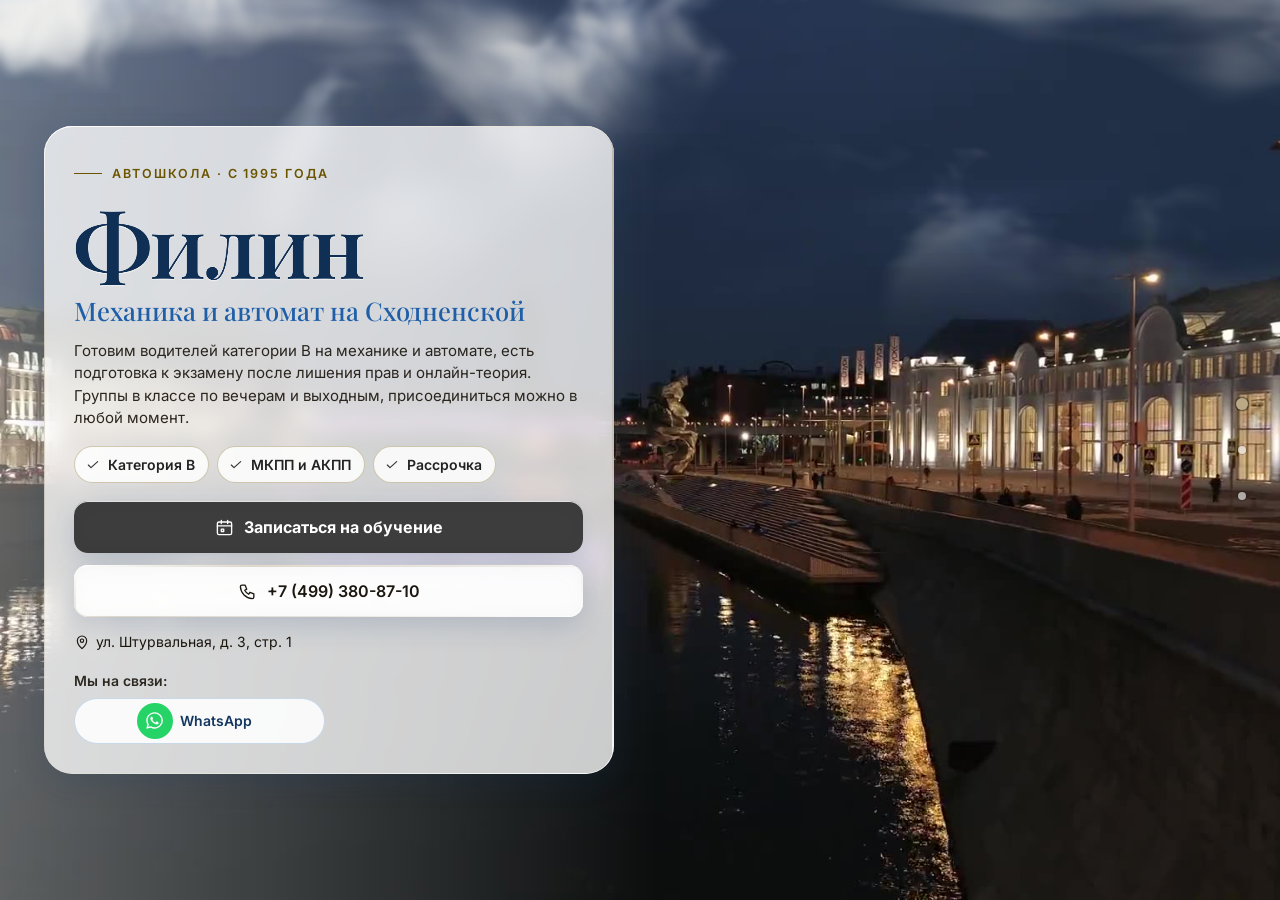
==== index.html @ ab750162 "Автошкола «Филин»: этап 1 — главная, цены, контакты" ====
<!DOCTYPE html>
<html lang="ru" data-theme="light">
<head>
<meta charset="utf-8">
<meta name="viewport" content="width=device-width, initial-scale=1, viewport-fit=cover">
<title>Автошкола «Филин» — права категории B, Москва, Сходненская, от 50 000 ₽</title>
<meta name="description" content="Автошкола «Филин» в Москве, ул. Штурвальная, 3: категория B, механика и автомат, рассрочка, онлайн-теория. Курс — от 50 000 ₽. Телефон +7 (499) 380-87-10.">
<meta name="robots" content="noindex, nofollow, noarchive">
<meta name="geo.region" content="RU-SPE">
<meta name="geo.placename" content="Санкт-Петербург">
<meta name="geo.position" content="59.8944504;30.4585142">
<meta name="ICBM" content="59.8944504, 30.4585142">
<meta property="og:type" content="website">
<meta property="og:locale" content="ru_RU">
<meta property="og:site_name" content="Автошкола «Филин»">
<meta property="og:title" content="Автошкола «Филин» — права категории B, Москва, Сходненская, от 50 000 ₽">
<meta property="og:description" content="Автошкола «Филин» в Москве, ул. Штурвальная, 3: категория B, механика и автомат, рассрочка, онлайн-теория. Курс — от 50 000 ₽. Телефон +7 (499) 380-87-10.">
<meta name="twitter:card" content="summary_large_image">
<meta name="twitter:title" content="Автошкола «Филин» — права категории B, Москва, Сходненская, от 50 000 ₽">
<meta name="twitter:description" content="Автошкола «Филин» в Москве, ул. Штурвальная, 3: категория B, механика и автомат, рассрочка, онлайн-теория. Курс — от 50 000 ₽. Телефон +7 (499) 380-87-10.">
<meta name="theme-color" content="#fffbe6">
<link rel="icon" href="data:image/svg+xml,%3Csvg%20xmlns%3D%22http%3A//www.w3.org/2000/svg%22%20viewBox%3D%220%200%2064%2064%22%3E%3Crect%20width%3D%2264%22%20height%3D%2264%22%20rx%3D%2214%22%20fill%3D%22%231f5fa8%22/%3E%3Ccircle%20cx%3D%2232%22%20cy%3D%2232%22%20r%3D%2217%22%20fill%3D%22none%22%20stroke%3D%22%23fff%22%20stroke-width%3D%225%22/%3E%3Ccircle%20cx%3D%2232%22%20cy%3D%2232%22%20r%3D%225%22%20fill%3D%22%23ffc54d%22/%3E%3C/svg%3E">
<script>document.documentElement.classList.add('js');try{var _i=parseInt(localStorage.getItem('nb_fs2'),10),_f=[1,1.15,1.3,1.5][_i];if(_f)document.documentElement.style.setProperty('--fs',_f)}catch(e){}</script>
<style id="hero-timing">:root{--hero-d:1.2s}</style>
<link rel="preload" as="image" href="img/hero-poster.jpg" fetchpriority="high">
<!-- шрифты лежат внутри сайта: Google Fonts у российской аудитории режется -->
<style>
@font-face{font-family:'Inter';font-style:normal;font-weight:400;font-display:swap;src:url(assets/fonts/inter-400-cyrillic-ext.woff2) format('woff2');unicode-range:U+0460-052F, U+1C80-1C8A, U+20B4, U+2DE0-2DFF, U+A640-A69F, U+FE2E-FE2F}
@font-face{font-family:'Inter';font-style:normal;font-weight:400;font-display:swap;src:url(assets/fonts/inter-400-cyrillic.woff2) format('woff2');unicode-range:U+0301, U+0400-045F, U+0490-0491, U+04B0-04B1, U+2116}
@font-face{font-family:'Inter';font-style:normal;font-weight:400;font-display:swap;src:url(assets/fonts/inter-400-latin-ext.woff2) format('woff2');unicode-range:U+0100-02BA, U+02BD-02C5, U+02C7-02CC, U+02CE-02D7, U+02DD-02FF, U+0304, U+0308, U+0329, U+1D00-1DBF, U+1E00-1E9F, U+1EF2-1EFF, U+2020, U+20A0-20AB, U+20AD-20C0, U+2113, U+2C60-2C7F, U+A720-A7FF}
@font-face{font-family:'Inter';font-style:normal;font-weight:400;font-display:swap;src:url(assets/fonts/inter-400-latin.woff2) format('woff2');unicode-range:U+0000-00FF, U+0131, U+0152-0153, U+02BB-02BC, U+02C6, U+02DA, U+02DC, U+0304, U+0308, U+0329, U+2000-206F, U+20AC, U+2122, U+2191, U+2193, U+2212, U+2215, U+FEFF, U+FFFD}
@font-face{font-family:'Inter';font-style:normal;font-weight:500;font-display:swap;src:url(assets/fonts/inter-500-cyrillic-ext.woff2) format('woff2');unicode-range:U+0460-052F, U+1C80-1C8A, U+20B4, U+2DE0-2DFF, U+A640-A69F, U+FE2E-FE2F}
@font-face{font-family:'Inter';font-style:normal;font-weight:500;font-display:swap;src:url(assets/fonts/inter-500-cyrillic.woff2) format('woff2');unicode-range:U+0301, U+0400-045F, U+0490-0491, U+04B0-04B1, U+2116}
@font-face{font-family:'Inter';font-style:normal;font-weight:500;font-display:swap;src:url(assets/fonts/inter-500-latin-ext.woff2) format('woff2');unicode-range:U+0100-02BA, U+02BD-02C5, U+02C7-02CC, U+02CE-02D7, U+02DD-02FF, U+0304, U+0308, U+0329, U+1D00-1DBF, U+1E00-1E9F, U+1EF2-1EFF, U+2020, U+20A0-20AB, U+20AD-20C0, U+2113, U+2C60-2C7F, U+A720-A7FF}
@font-face{font-family:'Inter';font-style:normal;font-weight:500;font-display:swap;src:url(assets/fonts/inter-500-latin.woff2) format('woff2');unicode-range:U+0000-00FF, U+0131, U+0152-0153, U+02BB-02BC, U+02C6, U+02DA, U+02DC, U+0304, U+0308, U+0329, U+2000-206F, U+20AC, U+2122, U+2191, U+2193, U+2212, U+2215, U+FEFF, U+FFFD}
@font-face{font-family:'Inter';font-style:normal;font-weight:600;font-display:swap;src:url(assets/fonts/inter-600-cyrillic-ext.woff2) format('woff2');unicode-range:U+0460-052F, U+1C80-1C8A, U+20B4, U+2DE0-2DFF, U+A640-A69F, U+FE2E-FE2F}
@font-face{font-family:'Inter';font-style:normal;font-weight:600;font-display:swap;src:url(assets/fonts/inter-600-cyrillic.woff2) format('woff2');unicode-range:U+0301, U+0400-045F, U+0490-0491, U+04B0-04B1, U+2116}
@font-face{font-family:'Inter';font-style:normal;font-weight:600;font-display:swap;src:url(assets/fonts/inter-600-latin-ext.woff2) format('woff2');unicode-range:U+0100-02BA, U+02BD-02C5, U+02C7-02CC, U+02CE-02D7, U+02DD-02FF, U+0304, U+0308, U+0329, U+1D00-1DBF, U+1E00-1E9F, U+1EF2-1EFF, U+2020, U+20A0-20AB, U+20AD-20C0, U+2113, U+2C60-2C7F, U+A720-A7FF}
@font-face{font-family:'Inter';font-style:normal;font-weight:600;font-display:swap;src:url(assets/fonts/inter-600-latin.woff2) format('woff2');unicode-range:U+0000-00FF, U+0131, U+0152-0153, U+02BB-02BC, U+02C6, U+02DA, U+02DC, U+0304, U+0308, U+0329, U+2000-206F, U+20AC, U+2122, U+2191, U+2193, U+2212, U+2215, U+FEFF, U+FFFD}
@font-face{font-family:'Inter';font-style:normal;font-weight:700;font-display:swap;src:url(assets/fonts/inter-700-cyrillic-ext.woff2) format('woff2');unicode-range:U+0460-052F, U+1C80-1C8A, U+20B4, U+2DE0-2DFF, U+A640-A69F, U+FE2E-FE2F}
@font-face{font-family:'Inter';font-style:normal;font-weight:700;font-display:swap;src:url(assets/fonts/inter-700-cyrillic.woff2) format('woff2');unicode-range:U+0301, U+0400-045F, U+0490-0491, U+04B0-04B1, U+2116}
@font-face{font-family:'Inter';font-style:normal;font-weight:700;font-display:swap;src:url(assets/fonts/inter-700-latin-ext.woff2) format('woff2');unicode-range:U+0100-02BA, U+02BD-02C5, U+02C7-02CC, U+02CE-02D7, U+02DD-02FF, U+0304, U+0308, U+0329, U+1D00-1DBF, U+1E00-1E9F, U+1EF2-1EFF, U+2020, U+20A0-20AB, U+20AD-20C0, U+2113, U+2C60-2C7F, U+A720-A7FF}
@font-face{font-family:'Inter';font-style:normal;font-weight:700;font-display:swap;src:url(assets/fonts/inter-700-latin.woff2) format('woff2');unicode-range:U+0000-00FF, U+0131, U+0152-0153, U+02BB-02BC, U+02C6, U+02DA, U+02DC, U+0304, U+0308, U+0329, U+2000-206F, U+20AC, U+2122, U+2191, U+2193, U+2212, U+2215, U+FEFF, U+FFFD}
@font-face{font-family:'Playfair Display';font-style:normal;font-weight:500;font-display:swap;src:url(assets/fonts/playfair-display-500-cyrillic.woff2) format('woff2');unicode-range:U+0301, U+0400-045F, U+0490-0491, U+04B0-04B1, U+2116}
@font-face{font-family:'Playfair Display';font-style:normal;font-weight:500;font-display:swap;src:url(assets/fonts/playfair-display-500-latin-ext.woff2) format('woff2');unicode-range:U+0100-02BA, U+02BD-02C5, U+02C7-02CC, U+02CE-02D7, U+02DD-02FF, U+0304, U+0308, U+0329, U+1D00-1DBF, U+1E00-1E9F, U+1EF2-1EFF, U+2020, U+20A0-20AB, U+20AD-20C0, U+2113, U+2C60-2C7F, U+A720-A7FF}
@font-face{font-family:'Playfair Display';font-style:normal;font-weight:500;font-display:swap;src:url(assets/fonts/playfair-display-500-latin.woff2) format('woff2');unicode-range:U+0000-00FF, U+0131, U+0152-0153, U+02BB-02BC, U+02C6, U+02DA, U+02DC, U+0304, U+0308, U+0329, U+2000-206F, U+20AC, U+2122, U+2191, U+2193, U+2212, U+2215, U+FEFF, U+FFFD}
@font-face{font-family:'Playfair Display';font-style:normal;font-weight:600;font-display:swap;src:url(assets/fonts/playfair-display-600-cyrillic.woff2) format('woff2');unicode-range:U+0301, U+0400-045F, U+0490-0491, U+04B0-04B1, U+2116}
@font-face{font-family:'Playfair Display';font-style:normal;font-weight:600;font-display:swap;src:url(assets/fonts/playfair-display-600-latin-ext.woff2) format('woff2');unicode-range:U+0100-02BA, U+02BD-02C5, U+02C7-02CC, U+02CE-02D7, U+02DD-02FF, U+0304, U+0308, U+0329, U+1D00-1DBF, U+1E00-1E9F, U+1EF2-1EFF, U+2020, U+20A0-20AB, U+20AD-20C0, U+2113, U+2C60-2C7F, U+A720-A7FF}
@font-face{font-family:'Playfair Display';font-style:normal;font-weight:600;font-display:swap;src:url(assets/fonts/playfair-display-600-latin.woff2) format('woff2');unicode-range:U+0000-00FF, U+0131, U+0152-0153, U+02BB-02BC, U+02C6, U+02DA, U+02DC, U+0304, U+0308, U+0329, U+2000-206F, U+20AC, U+2122, U+2191, U+2193, U+2212, U+2215, U+FEFF, U+FFFD}
/* ===== Notary site — generator stylesheet (light warm base, dark theme by toggle) ===== */
:root{
  --p100:#665230; --p90:#97825e; --p80:#bba887; --p70:#c2b9a9; --p50:#dad5ce; --p40:#e0dedb;
  --p30:#eeece9; --p20:#f1f1f0; --p10:#f8f8f8; --n100:#0e0f11; --n90:#3c404b; --n10:#fff;

  --bg:var(--p10); --bg2:var(--p20); --bg3:var(--p30); --card:var(--n10); --text:var(--n100); --muted:var(--n90);
  --line:var(--p50); --line2:var(--p40); --accent:var(--p90); --accent-d:var(--p100); --accent-l:var(--p80); --accent-soft:var(--p30);
  --on-accent:#fff; --shadow:0 1px 10px rgba(51,51,51,.10); --shadow-lg:0 12px 40px rgba(30,24,10,.14);
  --hero-ov1:rgba(14,15,17,.72); --hero-ov2:rgba(14,15,17,.30); --sec-ov:rgba(248,248,248,.72);
  --ok:#2e8b57; --bad:#b4453b;
  /* те же цвета составляющими: rgba() понимают все браузеры, color-mix() — нет */
  --bg-rgb:248,248,248; --card-rgb:255,255,255; --accent-rgb:151,130,94; --ok-rgb:46,139,87;

  --zc:var(--fs); --fs:1; --vwu:calc(1vw / var(--fs)); --vhu:calc(1vh / var(--fs));   /* масштаб текста (А−/А+) и «честные» vw/vh под ним */
  --hdr-h:68px; --bar-h:70px; --vh:calc(100*var(--vhu)); --gap:24px; --radius:14px; --radius-s:10px;
  --font:"Inter",Tahoma,Arial,sans-serif; --serif:"Playfair Display",Georgia,"Times New Roman",serif;
  --ease:cubic-bezier(.65,.05,.36,1); --speed:520ms;
}
html[data-theme="dark"]{
  --bg:#17150f; --bg2:#1d1a13; --bg3:#252117; --card:#221e15; --text:#f1ebdf; --muted:#b9ae98;
  --line:#3a3325; --line2:#2f2a1e; --accent:#c9b17f; --accent-d:#e0cf9f; --accent-l:#8d7b58; --accent-soft:#2a251a;
  --on-accent:#17150f; --shadow:0 1px 12px rgba(0,0,0,.45); --shadow-lg:0 14px 40px rgba(0,0,0,.55);
  --hero-ov1:rgba(10,9,6,.80); --hero-ov2:rgba(10,9,6,.40); --sec-ov:rgba(16,15,12,.76);
  --bg-rgb:23,21,15; --card-rgb:34,30,21; --accent-rgb:201,177,127;
}

*,*::before,*::after{box-sizing:border-box}
/* А−/А+: весь сайт — шапка, плашки, меню, формы, окна — растёт пропорционально, как при увеличении масштаба в браузере */
html{-webkit-text-size-adjust:100%;scroll-behavior:auto;zoom:var(--fs,1)}
html,body{height:100%;margin:0;overflow:hidden;background:var(--bg);color:var(--text);
  font-family:var(--font);font-size:16px;line-height:1.55;-webkit-font-smoothing:antialiased}
body{overscroll-behavior:none;position:relative}
a{color:inherit;text-decoration:none}
img{display:block;max-width:100%}
button{font:inherit;color:inherit;background:none;border:0;padding:0;cursor:pointer}
input,select,textarea{font:inherit;color:inherit}
h1,h2,h3,h4,p{margin:0}
ul{margin:0;padding:0;list-style:none}
svg{display:block}
.ico{width:22px;height:22px;stroke:currentColor;fill:none;stroke-width:1.7;stroke-linecap:round;stroke-linejoin:round;flex:none}
.vh{position:absolute!important;width:1px;height:1px;overflow:hidden;clip:rect(0 0 0 0);white-space:nowrap}

/* ---------- typography helpers ---------- */
.kicker{display:inline-flex;align-items:center;gap:10px;font-size:13px;font-weight:600;letter-spacing:.14em;text-transform:uppercase;color:var(--accent)}
.kicker::before{content:"";width:28px;height:1px;background:var(--accent)}
.h2{font-size:clamp(26px,calc(3.2*var(--vwu,1vw)),40px);font-weight:600;letter-spacing:-.02em;line-height:1.12;margin-top:10px}
.lead{color:var(--muted);font-size:17px;max-width:640px;margin-top:12px}
.sec-head{margin-bottom:28px}
#contacts .sec-head{margin-bottom:18px}

/* ---------- buttons ---------- */
.btn{display:inline-flex;align-items:center;justify-content:center;gap:10px;min-height:48px;padding:0 22px;border-radius:999px;
  font-weight:600;font-size:15px;line-height:1;border:1.5px solid transparent;transition:background .25s,color .25s,border-color .25s,transform .2s,box-shadow .25s;white-space:nowrap}
.btn:active{transform:translateY(1px)}
.btn-primary{background:var(--accent-d);color:var(--on-accent);border-color:var(--accent-d)}
.btn-primary:hover{background:var(--accent);border-color:var(--accent);color:#fff}
html[data-theme="dark"] .btn-primary:hover{color:#17150f}
.btn-ghost{border-color:var(--line);color:var(--text);background:var(--card)}
.btn-ghost:hover{border-color:var(--accent);color:var(--accent-d)}
.btn-light{background:rgba(255,255,255,.14);color:#fff;border-color:rgba(255,255,255,.55);backdrop-filter:blur(6px)}
.btn-light:hover{background:#fff;color:var(--n100)}
.btn-white{background:#fff;color:var(--n100);border-color:#fff}
.btn-white:hover{background:var(--p30);border-color:var(--p30)}
.btn .ico{width:18px;height:18px}
.btn-sm{min-height:44px;padding:0 16px;font-size:14px}

/* ---------- header ---------- */
.hdr{position:fixed;top:0;left:0;right:0;height:var(--hdr-h);z-index:200;display:flex;align-items:center;
  zoom:calc(1 / var(--zc,1)); --vwu:1vw; --vhu:1vh;   /* А−/А+ шапку не трогают: она всегда как при 100 % (страница в zoom, шапка — встречный zoom) */
  background:rgba(var(--bg-rgb),.88);backdrop-filter:blur(12px);-webkit-backdrop-filter:blur(12px);
  border-bottom:1px solid var(--line2);transition:background .3s}
.hdr-in{width:100%;max-width:1280px;margin:0 auto;padding:0 28px;display:flex;align-items:center;gap:24px}
.brand{display:flex;align-items:center;gap:12px;min-width:0;min-height:44px}
.mono-img{object-fit:contain;background:#fff;padding:2px;box-sizing:border-box}
.mono{width:42px;height:42px;border-radius:12px;background:var(--accent-d);color:var(--on-accent);display:grid;place-items:center;
  font-family:var(--serif);font-size:20px;font-weight:600;flex:none;letter-spacing:.02em}
.brand-t{display:flex;flex-direction:column;line-height:1.15;min-width:0}
.brand-n{font-weight:600;font-size:15px;white-space:nowrap;overflow:hidden;text-overflow:ellipsis}
.brand-s{font-size:13px;color:var(--muted);white-space:nowrap;overflow:hidden;text-overflow:ellipsis}
.nav{display:flex;align-items:center;gap:4px;margin-left:auto}
.nav > li{position:relative}
.nav-a{display:inline-flex;align-items:center;gap:6px;min-height:44px;padding:10px 12px;border-radius:8px;font-size:14px;font-weight:500;color:var(--text);opacity:.8;transition:opacity .2s,background .2s}
.nav-a:hover,.nav-a.cur,.nav > li.open > .nav-a{opacity:1;background:var(--bg3)}
.nav-a .chev{width:14px;height:14px;transition:transform .25s}
.nav > li.open > .nav-a .chev{transform:rotate(180deg)}
.hdr-tools{display:flex;align-items:center;gap:6px;margin-left:8px}
.tool{width:44px;height:44px;border-radius:10px;display:grid;place-items:center;color:var(--text);opacity:.8;transition:background .2s,opacity .2s}
.tool:hover{background:var(--bg3);opacity:1}
.tool .ico{width:20px;height:20px}
.tool-lang{width:auto;padding:0 10px;gap:6px;font-size:13px;font-weight:600;letter-spacing:.04em;display:flex;align-items:center}
.lang-wrap{position:relative}
.lang-dd{position:absolute;right:0;top:calc(100% + 8px);background:var(--card);border:1px solid var(--line);border-radius:12px;box-shadow:var(--shadow-lg);
  padding:6px;min-width:190px;display:none;z-index:210}
.lang-wrap.open .lang-dd{display:block}
.lang-dd button,.lang-dd a{display:flex;width:100%;align-items:center;gap:10px;min-height:44px;padding:9px 12px;border-radius:8px;font-size:14px;text-align:left}
.lang-dd button:hover,.lang-dd a:hover{background:var(--bg3)}
.lang-dd button.cur,.lang-dd a.cur{color:var(--accent-d);font-weight:600}
.lang-dd b{font-size:13px;letter-spacing:.08em;width:26px;color:var(--muted)}
.hdr-book{margin-left:4px}
.burger{display:none}
.moon,.sun{display:none}
html[data-theme="dark"] .sun{display:block}
html:not([data-theme="dark"]) .moon{display:block}

/* mega menu */
.mega{position:absolute;left:50%;top:calc(100% + 10px);transform:translateX(-50%);width:min(980px,calc(calc(100*var(--vwu,1vw)) - 40px));
  background:var(--card);border:1px solid var(--line);border-radius:16px;box-shadow:var(--shadow-lg);padding:20px;display:none;z-index:210}
.nav > li.open > .mega{display:block}
.mega-head{display:flex;justify-content:space-between;align-items:baseline;gap:16px;padding:0 6px 14px;border-bottom:1px solid var(--line2);margin-bottom:12px}
.mega-head b{font-size:14px}
.mega-head span{font-size:13px;color:var(--muted)}
.mega-grid{display:grid;grid-template-columns:repeat(2,1fr);gap:4px}
.mega-it{display:flex;gap:12px;align-items:flex-start;padding:10px 12px;border-radius:10px;text-align:left;width:100%;transition:background .2s}
.mega-it:hover{background:var(--bg3)}
.mega-it .cic{width:38px;height:38px;border-radius:10px;background:var(--accent-soft);color:var(--accent-d);display:grid;place-items:center;flex:none}
.mega-it .cic .ico{width:20px;height:20px}
.mega-it b{display:block;font-size:14px;font-weight:600}
.mega-it small{display:block;font-size:13px;color:var(--muted);line-height:1.35;margin-top:2px}
.mega-it em{font-style:normal;font-size:13px;color:var(--accent);margin-top:3px;display:block}

/* mobile menu */
.mmenu{position:fixed;top:calc(var(--hdr-h) / var(--zc,1));left:0;right:0;bottom:var(--bar-h);z-index:190;background:var(--bg);overflow-y:auto;padding:14px 18px 30px;display:none}
.mmenu.open{display:block}
.mmenu a,.mmenu .macc > button{display:flex;align-items:center;justify-content:space-between;width:100%;padding:14px 6px;border-bottom:1px solid var(--line2);font-size:17px;font-weight:500;text-align:left}
.mmenu .macc > button .chev{width:18px;height:18px;transition:transform .25s}
.mmenu .macc.open > button .chev{transform:rotate(180deg)}
.mmenu .macc-list{display:none;padding:4px 0 8px}
.mmenu .macc.open .macc-list{display:block}
.mmenu .macc-list button{display:flex;align-items:center;gap:12px;width:100%;padding:11px 8px;border-radius:10px;text-align:left;font-size:15px}
.mmenu .macc-list button:hover{background:var(--bg3)}
.mmenu .macc-list .cic{width:32px;height:32px;border-radius:8px;background:var(--accent-soft);color:var(--accent-d);display:grid;place-items:center;flex:none}
.mmenu .macc-list .cic .ico{width:17px;height:17px}
.mmenu-foot{display:flex;flex-wrap:wrap;gap:8px;margin-top:18px}
.mmenu-foot .btn{flex:1}

/* ---------- full-page scroller ---------- */
.fp{position:relative;width:100%;height:var(--vh);overflow:hidden}
.fp-track{will-change:transform;transition:transform var(--speed) var(--ease)}
.fp-track.no-anim{transition:none}
.sec{position:relative;height:var(--vh);width:100%;overflow:hidden}
.sec-scroll{height:100%;overflow-y:auto;overflow-x:hidden;display:flex;flex-direction:column;
  padding:calc(var(--hdr-h) / var(--zc,1) + 20px) 28px calc(var(--bar-h) + 96px);-webkit-overflow-scrolling:touch;scrollbar-width:thin;scrollbar-color:var(--line) transparent}
.wrap{margin:auto;width:100%;max-width:1180px}
.sec-alt{background:var(--bg2)}

/* reveal animation */
.rv{opacity:0;transform:translateY(18px);transition:opacity .7s ease,transform .7s ease;transition-delay:calc(var(--i,0) * 90ms)}
.sec.active .rv{opacity:1;transform:none}

/* side dots */
.dots{position:fixed;right:16px;top:50%;transform:translateY(-50%);z-index:150;display:flex;flex-direction:column;gap:2px}
.dots button{position:relative;width:44px;height:44px;display:grid;place-items:center}
.dots button::after{content:"";width:8px;height:8px;border-radius:50%;background:var(--muted);opacity:.45;transition:transform .25s,opacity .25s,background .25s}
.dots button:hover::after{opacity:.9}
.dots button.cur::after{background:var(--accent);opacity:1;transform:scale(1.5)}
.dots button span{position:absolute;right:32px;top:50%;transform:translateY(-50%) translateX(6px);background:var(--n100);color:#fff;font-size:13px;
  padding:5px 10px;border-radius:6px;white-space:nowrap;opacity:0;pointer-events:none;transition:opacity .2s,transform .2s}
.dots button:hover span{opacity:1;transform:translateY(-50%)}
.sec-hero ~ .dots{color:#fff}
body[data-sec="0"] .dots button::after{background:#fff}
body[data-sec="0"] .dots button.cur::after{background:var(--p80)}

.sec:not(.sec-hero) .sec-scroll{position:relative;z-index:1}

.status{display:inline-flex;align-items:center;gap:8px;padding:8px 14px 8px 10px;border-radius:999px;background:rgba(255,255,255,.12);border:1px solid rgba(255,255,255,.28);font-size:13px;backdrop-filter:blur(6px)}
.status i{width:9px;height:9px;border-radius:50%;background:#7bd389;box-shadow:0 0 0 3px rgba(123,211,137,.28)}
.status.closed i{background:#f08a7e;box-shadow:0 0 0 3px rgba(240,138,126,.28)}
.status.soon i{background:#f0c674;box-shadow:0 0 0 3px rgba(240,198,116,.28)}
.status span{opacity:.85}
.addr-link{display:inline-flex;align-items:center;gap:6px;border-bottom:1px solid currentColor;padding:13px 0 14px;margin:-13px 0 -14px;transition:color .2s}
.addr-link:hover{color:var(--accent)}
.addr-link .ico{width:16px;height:16px}

/* ---------- services ---------- */
.svc-grid{display:grid;grid-template-columns:repeat(5,1fr);gap:14px}
.svc{display:flex;flex-direction:column;align-items:flex-start;gap:10px;padding:18px 16px 16px;border-radius:var(--radius);background:var(--card);border:1px solid var(--line2);
  text-align:left;min-height:170px;transition:transform .25s,box-shadow .25s,border-color .25s;position:relative}
.svc:hover{transform:translateY(-3px);box-shadow:var(--shadow-lg);border-color:var(--accent-l)}
.svc .cic{width:44px;height:44px;border-radius:12px;background:var(--accent-soft);color:var(--accent-d);display:grid;place-items:center}
.svc b{font-size:15px;font-weight:600;line-height:1.3}
.svc small{font-size:13px;color:var(--muted);line-height:1.35}
.svc em{font-style:normal;font-size:13px;color:var(--accent);margin-top:auto;padding-top:6px;display:inline-flex;align-items:center;gap:4px}
.svc em .ico{width:12px;height:12px}

/* ---------- about ---------- */
.about{display:grid;grid-template-columns:1.15fr .85fr;gap:48px;align-items:start}
.about-txt p{color:var(--muted);margin-top:14px;font-size:16px}
.about-txt p:first-of-type{color:var(--text)}
.quote{margin-top:22px;padding:16px 20px;border-left:3px solid var(--accent);background:var(--card);border-radius:0 12px 12px 0;font-family:var(--serif);font-size:18px;line-height:1.45;color:var(--text)}
.creds{display:grid;gap:10px}
.cred{display:flex;gap:14px;align-items:center;padding:14px 16px;border-radius:12px;background:var(--card);border:1px solid var(--line2)}
.cred .cic{width:40px;height:40px;border-radius:10px;background:var(--accent-soft);color:var(--accent-d);display:grid;place-items:center;flex:none}
.cred .cic .ico{width:20px;height:20px}
.cred small{display:block;font-size:13px;color:var(--muted);text-transform:uppercase;letter-spacing:.06em}
.cred b{display:block;font-size:15px;font-weight:600;line-height:1.3}
.chips{display:flex;flex-wrap:wrap;gap:8px;margin-top:16px}
.chips li{padding:8px 14px;border-radius:999px;border:1px solid var(--accent-l);color:var(--accent-d);font-size:13.5px;font-weight:500;background:var(--card)}
.strong-lbl{margin-top:22px;font-size:13px;text-transform:uppercase;letter-spacing:.1em;color:var(--muted)}

/* ---------- how ---------- */
.steps{display:grid;grid-template-columns:repeat(5,1fr);gap:16px;position:relative;margin-top:14px}
.steps::before{content:"";position:absolute;left:8%;right:8%;top:30px;height:1px;background:var(--line)}
.step{position:relative;padding:0 8px}
.step-n{width:60px;height:60px;border-radius:50%;background:var(--card);border:1.5px solid var(--accent-l);color:var(--accent-d);display:grid;place-items:center;
  font-family:var(--serif);font-size:24px;font-weight:600;position:relative;z-index:1;transition:background .4s,color .4s}
.sec.active .step-n{animation:pop .6s var(--ease) both;animation-delay:calc(var(--i) * 140ms + 150ms)}
@keyframes pop{0%{transform:scale(.6);opacity:0}60%{transform:scale(1.08);opacity:1}100%{transform:scale(1)}}
.step b{display:block;margin-top:16px;font-size:17px;font-weight:600}
.step p{color:var(--muted);font-size:14.5px;margin-top:6px}

/* ---------- reviews ---------- */
.reviews{display:grid;grid-template-columns:300px 1fr;gap:28px;align-items:start}
.rsum{background:var(--card);border:1px solid var(--line2);border-radius:var(--radius);padding:26px 24px;text-align:center}
.rsum .big{font-family:var(--serif);font-size:64px;line-height:1;font-weight:500;color:var(--accent-d)}
.stars{display:inline-flex;gap:3px;--fill:100%}
.stars svg{width:20px;height:20px}
.stars .st{fill:var(--line);stroke:none}
.stars .st.on{fill:#e7b73b}
.stars .st.half{fill:url(#halfgrad)}
.rsum .stars{margin-top:8px}
.rsum p{color:var(--muted);font-size:13.5px;margin-top:10px;line-height:1.4}
.rsum .btn{margin-top:16px;width:100%}
.rsum .gis{display:block;margin:10px 0 -14px;padding:14px 0;font-size:13px;color:var(--accent-d);text-decoration:underline;text-underline-offset:3px}
.rgrid{display:grid;grid-template-columns:repeat(2,1fr);gap:14px}
.rev{background:var(--card);border:1px solid var(--line2);border-radius:var(--radius);padding:20px;display:flex;flex-direction:column;gap:10px}
.rev .stars svg{width:15px;height:15px}
.rev p{font-size:14.5px;line-height:1.5;flex:1}
.rev p::before{content:"“";font-family:var(--serif);color:var(--accent);font-size:22px;line-height:0;margin-right:4px;vertical-align:-6px}
.rev-meta{display:flex;flex-wrap:wrap;justify-content:space-between;gap:4px 10px;align-items:baseline;font-size:13px;color:var(--muted)}
.rev-meta b{color:var(--text);font-weight:600}
.rev-src{display:inline-flex;align-items:center;gap:5px;white-space:nowrap;margin-left:auto}
.rev-src i{width:6px;height:6px;border-radius:50%;background:var(--accent)}
.rev-sample{color:var(--muted);font-style:italic;opacity:.85}
.rev-real{color:var(--accent-d);font-weight:600}
.rev-real i{background:var(--ok)}
.rev-is-real{border-color:var(--accent-l)}
.demo-note{margin-top:14px;max-width:760px;font-size:13.5px;line-height:1.45;color:var(--muted);background:var(--accent-soft);
  border-left:3px solid var(--accent);border-radius:0 8px 8px 0;padding:8px 12px}
.rnote{margin-top:14px;font-size:13px;color:var(--muted)}

/* ---------- faq ---------- */
.faq{display:grid;grid-template-columns:1fr 1fr;gap:0 32px;align-items:start}
.faq-col{display:flex;flex-direction:column}
.fq{border-bottom:1px solid var(--line)}
.fq > button{display:flex;width:100%;align-items:center;justify-content:space-between;gap:16px;min-height:44px;padding:16px 4px;text-align:left;font-weight:600;font-size:15.5px;line-height:1.35}
.fq > button .pl{width:26px;height:26px;border-radius:50%;border:1px solid var(--line);display:grid;place-items:center;flex:none;color:var(--accent-d);transition:transform .3s,background .3s}
.fq > button .pl .ico{width:14px;height:14px}
.fq.open > button .pl{transform:rotate(45deg);background:var(--accent-soft)}
.fq-a{display:grid;grid-template-rows:0fr;transition:grid-template-rows .35s var(--ease)}
.fq.open .fq-a{grid-template-rows:1fr}
.fq-a > div{overflow:hidden}
.fq-a p{color:var(--muted);font-size:14.5px;padding:0 4px 16px;line-height:1.55}
.fq-a .faq-note{font-size:13px;color:var(--accent-d);padding-bottom:6px}
.fq-a .faq-note:empty{display:none}

/* ---------- contacts ---------- */
.contacts{display:grid;grid-template-columns:1fr 1.05fr 1fr;gap:18px;align-items:stretch}
.contacts .cbox{padding:16px 18px}
.cbox{background:var(--card);border:1px solid var(--line2);border-radius:var(--radius);padding:20px}
.cl{display:grid;gap:12px}
.cl li{display:flex;gap:12px;align-items:flex-start}
.cl .cic{width:36px;height:36px;border-radius:10px;background:var(--accent-soft);color:var(--accent-d);display:grid;place-items:center;flex:none}
.cl .cic .ico{width:18px;height:18px}
.cl small{display:block;font-size:13px;color:var(--muted);text-transform:uppercase;letter-spacing:.06em}
.cl b{display:block;font-weight:500;font-size:15px;line-height:1.4}
.cl a.tel,.cl a.mail{display:block;padding:14px 0;margin:-14px 0}
.cl a.tel:hover,.cl a.mail:hover{color:var(--accent-d)}
.hours-link{display:inline-block;font-size:13px;color:var(--accent-d);text-decoration:underline;text-underline-offset:3px;padding:14px 0;margin:-14px 0}
.cl .msgs{display:flex;gap:8px;margin-top:4px;flex-wrap:wrap}
.cl .msgs a{display:inline-flex;align-items:center;gap:6px;padding:6px 10px;border-radius:8px;border:1px solid var(--line);font-size:13px;min-height:44px}
.cl .msgs a .ico{width:16px;height:16px}
.mapbox{display:flex;flex-direction:column;gap:12px;padding:12px}
.map{flex:1;min-height:280px;border-radius:10px;overflow:hidden;border:1px solid var(--line);background:var(--bg3);position:relative}
.map iframe{width:100%;height:100%;border:0;position:absolute;inset:0}
.map-actions{display:flex;gap:8px;flex-wrap:wrap}
.map-actions .btn{flex:1;min-height:44px;font-size:14px;padding:0 12px}

/* form */
.form h3{font-size:19px;font-weight:600}
.form .fdesc{color:var(--muted);font-size:13.5px;margin-top:6px}
.fg{display:grid;gap:8px;margin-top:12px}
.f2{display:grid;grid-template-columns:1fr 1fr;gap:10px}
.fld{display:flex;flex-direction:column;gap:4px}
.fld label{font-size:13px;color:var(--muted);font-weight:500}
.fld input,.fld select,.fld textarea{width:100%;background:var(--bg);border:1px solid var(--line);border-radius:10px;padding:8px 12px;font-size:14px;transition:border-color .2s,box-shadow .2s;min-height:44px}
.fld textarea{min-height:48px;resize:vertical}
.fld input:focus,.fld select:focus,.fld textarea:focus{outline:0;border-color:var(--accent);box-shadow:0 0 0 3px rgba(var(--accent-rgb),.22)}
.fld.err input,.fld.err select{border-color:var(--bad)}
.ferr{font-size:13px;color:var(--bad);display:none}
.fld.err .ferr{display:block}
.fnote{font-size:13px;color:var(--muted);margin-top:8px;line-height:1.4}
.fok{display:none;margin-top:10px;padding:10px 12px;border-radius:10px;background:rgba(var(--ok-rgb),.12);color:var(--ok);font-size:13.5px}
.fok.show{display:block}

.foot{margin-top:18px;padding-top:12px;padding-left:250px;flex-wrap:nowrap;align-items:flex-start;border-top:1px solid var(--line2);display:flex;justify-content:space-between;gap:16px;flex-wrap:wrap;font-size:13px;color:var(--muted)}
.foot p{max-width:none}
.foot .fl{white-space:nowrap;flex:none}
.foot .fl a{margin-left:14px;padding:14px 0;margin-top:-14px;margin-bottom:-14px;display:inline-block;min-width:44px;text-align:center;text-decoration:underline;text-underline-offset:3px}

/* ---------- bottom bar ---------- */
.bar{position:fixed;inset:auto 0 0;z-index:300;background:var(--card);box-shadow:0 -1px 10px rgba(51,51,51,.1);border-top:1px solid var(--line2);
  padding:6px 0;padding-bottom:calc(6px + env(safe-area-inset-bottom,0px))}
.bar-in{display:flex;justify-content:space-around;align-items:center;max-width:1080px;margin:0 auto}
.bi{display:flex;flex-direction:column;align-items:center;gap:5px;padding:8px 24px;border-radius:10px;font-size:13.5px;line-height:1;color:var(--text);opacity:.65;
  transition:opacity .3s,background .3s,color .3s;flex:1;max-width:190px;min-width:0}
.bi span{white-space:nowrap;max-width:100%;overflow:hidden;text-overflow:ellipsis}
.bi .ico{width:24px;height:24px}
.bi:hover{opacity:1;background:var(--bg3)}
.bi.cur{opacity:1;color:var(--accent-d)}


/* ---------- modals ---------- */
.modal{position:fixed;inset:0;z-index:400;background:rgba(14,15,17,.62);display:none;align-items:center;justify-content:center;padding:20px}
.modal.open{display:flex}
.mbox{background:var(--card);color:var(--text);border-radius:18px;width:100%;max-width:560px;max-height:min(calc(86*var(--vhu,1vh)),860px);overflow:auto;padding:26px 26px 22px;position:relative;box-shadow:var(--shadow-lg);
  animation:mup .3s var(--ease)}
@keyframes mup{from{opacity:0;transform:translateY(16px) scale(.98)}to{opacity:1;transform:none}}
.mbox-lg{max-width:760px}
.mclose{position:absolute;top:12px;right:12px;width:44px;height:44px;border-radius:50%;display:grid;place-items:center;color:var(--muted)}
.mclose:hover{background:var(--bg3);color:var(--text)}
.mbox h3{font-size:22px;font-weight:600;padding-right:36px}
.mbox .msub{color:var(--muted);font-size:14px;margin-top:4px}
.hours-t{width:100%;border-collapse:collapse;margin-top:16px;font-size:15px}
.hours-t td{padding:9px 6px;border-bottom:1px solid var(--line2)}
.hours-t td:last-child{text-align:right;font-weight:500;white-space:nowrap}
.hours-t tr.today td{color:var(--accent-d);font-weight:600}
.hours-t tr.today td:first-child::after{content:" · " attr(data-today);font-weight:400;font-size:13px;color:var(--muted)}
.hours-t tr.off td:last-child{color:var(--muted);font-weight:400}
.mnote{margin-top:14px;padding:12px 14px;border-radius:10px;background:var(--bg2);font-size:13.5px;color:var(--muted)}
.mnote b{display:block;color:var(--text);margin-bottom:3px;font-size:13px}
.mcontacts{display:flex;flex-wrap:wrap;gap:8px;margin-top:14px}
.mcontacts a{display:inline-flex;align-items:center;gap:7px;min-height:44px;padding:9px 13px;border-radius:10px;border:1px solid var(--line);font-size:13.5px}
.mcontacts a .ico{width:16px;height:16px}
.mcontacts a:hover{border-color:var(--accent)}
/* способы записи: позвонить, написать на почту, заказать обратный звонок */
.bk-opts{display:grid;gap:10px;margin-top:14px}
.bk-opt{display:flex;align-items:center;gap:14px;min-height:60px;padding:10px 16px;border-radius:14px;border:1px solid var(--line);background:var(--bg3);color:var(--text);font-size:16px;font-weight:600;text-align:left;text-decoration:none;transition:border-color .2s,background .2s}
.bk-opt:hover{border-color:var(--accent);background:var(--accent-soft)}
.bk-opt .ico{width:24px;height:24px;color:var(--accent-d);flex:none}
.bk-opt small{display:block;font-weight:400;font-size:13px;color:var(--muted);margin-top:1px}
.mbox-book{max-width:440px}
/* оплата значками, подпись у общего телефона */
.pay-pills{display:flex;flex-wrap:wrap;gap:6px;margin-top:5px}
.pay-pill{display:inline-flex;align-items:center;gap:6px;padding:4px 11px 4px 9px;border-radius:999px;border:1px solid var(--line);background:var(--bg3);font-size:13px;font-weight:600;line-height:1.3;white-space:nowrap}
.pay-pill .ico{width:15px;height:15px;color:var(--accent-d)}
.pay-pill.pay-logo{background:#fff;border-color:rgba(0,0,0,.12);padding:3px 11px;min-height:28px}
.pay-pill.pay-logo img{display:block;height:17px;width:auto}
.pay-pill.pay-logo img[src$="sbp.svg"]{height:20px}

.brand-t{display:flex;flex-direction:column;justify-content:center;gap:2px;line-height:1.1;min-width:0}
.brand-s{display:block;font-size:10.5px;font-weight:600;letter-spacing:.16em;text-transform:uppercase;color:var(--muted);white-space:nowrap;overflow:visible;text-overflow:clip}
.brand-n{font-size:16px;font-weight:600;white-space:nowrap;overflow:visible;text-overflow:clip}
.nav-a{white-space:nowrap}
#navServices{position:static}
.mega{max-height:calc(calc(100*var(--vhu,1vh)) - var(--hdr-h) - 24px);overflow-y:auto;top:calc(100% + 6px);width:min(980px,calc(calc(100*var(--vwu,1vw)) - 32px))}
@media screen and (max-width:760px){.mega-grid{grid-template-columns:1fr}}
@media screen and (max-width:479px){.brand-t{display:flex}.brand-s{font-size:9px;letter-spacing:.14em}.brand-n{font-size:12.5px;white-space:normal;line-height:1.12}}
.bk-inline{grid-template-columns:repeat(3,1fr);gap:8px}
.bk-inline .bk-opt{flex-direction:column;justify-content:center;gap:5px;min-height:76px;padding:9px 6px;font-size:13.5px;text-align:center;line-height:1.2}
.bk-inline .bk-opt .ico{width:22px;height:22px}
.bk-inline .bk-opt small{display:none}
/* services modal */
.svc-list{margin-top:16px;display:grid;grid-template-columns:1fr 1fr;gap:6px}
.svc-list button{display:flex;gap:10px;align-items:center;width:100%;min-height:44px;text-align:left;padding:10px 12px;border-radius:10px;font-size:14px;line-height:1.35;border:1px solid var(--line2);background:var(--bg)}
.svc-list button:hover{border-color:var(--accent);background:var(--accent-soft)}
.svc-list button .ico{width:16px;height:16px;color:var(--accent);margin-top:2px}
.mhint{font-size:13px;color:var(--muted);margin-top:12px}
.mhead{display:flex;gap:14px;align-items:center;padding-right:36px}
.mhead .cic{width:48px;height:48px;border-radius:12px;background:var(--accent-soft);color:var(--accent-d);display:grid;place-items:center;flex:none}

/* ---------- responsive ---------- */
@media (max-width:1200px){
  .svc-grid{grid-template-columns:repeat(5,1fr)}
  .svc{min-height:160px;padding:14px}
  .svc small{display:none}
}
@media screen and (max-width:991px){
  :root{--hdr-h:62px}
  .nav,.hdr-book{display:none}
  .burger{display:grid}
  .hdr-in{padding:0 18px;gap:12px}
}
@media (max-width:991px){
  :root{--bar-h:64px}
  .sec-scroll{padding:calc(var(--hdr-h) / var(--zc,1) + 16px) 22px calc(var(--bar-h) + 96px)}
  .dots{right:8px;gap:8px}
  .dots button span{display:none}
  .svc-grid{grid-template-columns:repeat(3,1fr);gap:10px}
  .svc{min-height:0}
  .about{grid-template-columns:1fr;gap:22px}
  .steps{grid-template-columns:repeat(5,1fr);gap:10px}
  .step-n{width:48px;height:48px;font-size:20px}
  .step b{font-size:15px}.step p{font-size:13px}
  .reviews{grid-template-columns:1fr;gap:16px}
  .rsum{display:flex;align-items:center;gap:18px;text-align:left;padding:16px 18px}
  .rsum .big{font-size:44px}.rsum .stars{margin:0}.rsum p{margin:0;flex:1}.rsum .btn{margin:0;width:auto}.rsum .gis{display:none}
  .faq{grid-template-columns:1fr;gap:0}
  .contacts{grid-template-columns:1fr 1fr}
  .foot{padding-left:0}
  .contacts .form{grid-column:1 / -1}
  .map{min-height:240px}
  .bi{padding:10px 12px;font-size:13px}
}
@media (max-width:767px){
  :root{--bar-h:62px}
  .h2{font-size:26px}
  .lead{font-size:15px}
  .sec-head{margin-bottom:18px}
  .sec-scroll{padding-left:16px;padding-right:16px}
  .svc-grid{grid-template-columns:repeat(2,1fr);gap:10px}
  .svc{padding:12px;gap:8px}
  .svc .cic{width:36px;height:36px}
  .svc b{font-size:13.5px}
  .svc em{display:none}
  .steps{grid-template-columns:1fr;gap:12px}
  .steps::before{left:24px;right:auto;top:10px;bottom:10px;height:auto;width:1px}
  .step{display:grid;grid-template-columns:48px 1fr;gap:14px;align-items:start;padding:0}
  .step-n{grid-row:1 / span 2}
  .step b{margin-top:10px;grid-column:2}
  .step p{grid-column:2;margin-top:2px}
  .rgrid{display:flex;overflow-x:auto;gap:12px;scroll-snap-type:x mandatory;padding-bottom:8px;margin:0 -16px;padding-left:16px;padding-right:16px;scrollbar-width:none}
  .rgrid::-webkit-scrollbar{display:none}
  .rev{flex:0 0 82%;scroll-snap-align:start}
  .rsum{flex-wrap:wrap;gap:12px}
  .rsum p{flex-basis:100%}
  .contacts{grid-template-columns:1fr;gap:14px}
  .contacts .form{grid-column:auto}
  .cbox{padding:16px}
  .map{min-height:220px}
  .f2{grid-template-columns:1fr}
  .foot{flex-direction:column;gap:8px;padding-left:0}
  .bi{padding:8px 4px;font-size:13px;gap:4px}
  .bi .ico{width:22px;height:22px}
  .sec-scroll{padding-bottom:calc(var(--bar-h) + 66px)}
  .mmenu{padding-bottom:80px}
  .demo-note{font-size:13px;padding:7px 10px}
  .mbox{padding:22px 18px 18px;border-radius:16px}
  .svc-list{grid-template-columns:1fr}
  .dots{right:6px;gap:0}
  .dots button{width:44px;height:44px}
  .dots button::after{width:6px;height:6px}
}
@media screen and (max-width:479px){
  :root{--hdr-h:58px}
  .mono{width:36px;height:36px;font-size:17px;border-radius:10px}
  .brand-n{font-size:14px}
  /* тапы в шапке доведены до 44px (см. .tool ниже) — на самой узкой ширине
     текстовому названию рядом с логотипом уже не хватает места без обрезки,
     поэтому в шапке оставляем только логотип-ссылку */
  .tool{width:44px;height:44px}
  .tool-lang{padding:0 8px;width:auto}
  .tool-lang .ico{display:none}
}
@media (max-width:479px){
  :root{--bar-h:60px}
  .svc{padding:11px 10px}
  .svc b{font-size:13px}
  .bi{padding:6px 2px;font-size:13px;gap:4px;width:100%;max-width:none;letter-spacing:-.01em}
  .bi .ico{width:20px;height:20px}
  .bar{padding:5px 0}
  .cl b{font-size:14px}
}
@media (max-height:640px) and (min-width:768px){
  .svc{min-height:0}
}
@media (prefers-reduced-motion:reduce){
  .fp-track{transition-duration:0s}
  .rv{transition:none;opacity:1;transform:none}
}


/* пометка «демонстрационный проект» в подвале */
.foot-demo{margin-top:.5em;font-size:13px;line-height:1.45;opacity:.62}
.foot-demo a{padding:14px 0;margin:-14px 0;display:inline-block;min-width:44px;text-decoration:underline}

/* --- материалы конторы (перенесённый контент клиента) --- */
.info-links{display:flex;flex-wrap:wrap;gap:10px;justify-content:center;margin-top:26px}
.info-links .ilink{display:inline-flex;align-items:center;gap:8px;min-height:44px;padding:9px 16px;border-radius:999px;border:1px solid var(--line);background:var(--card);color:var(--text);font:inherit;font-size:14px;cursor:pointer;transition:background .2s,border-color .2s}
.info-links .ilink:hover{border-color:var(--accent-d);background:var(--bg-alt)}
.info-tabs{display:flex;flex-wrap:wrap;gap:8px;margin:14px 0 4px}
.info-tabs button{min-height:44px;padding:7px 13px;border-radius:999px;border:1px solid var(--line);background:transparent;color:var(--text);font:inherit;font-size:13px;cursor:pointer}
.info-tabs button[aria-selected="true"]{background:var(--accent-d);border-color:var(--accent-d);color:#fff}
.info-body{max-height:min(calc(56*var(--vhu,1vh)),520px);overflow:auto;margin-top:10px;padding-right:4px}
.info-note{font-size:13px;opacity:.7;margin:6px 0 10px}
.info-i{border-bottom:1px solid var(--line)}
.info-i > button{width:100%;display:flex;justify-content:space-between;align-items:center;gap:12px;padding:13px 2px;background:none;border:0;color:inherit;font:inherit;font-weight:600;text-align:left;cursor:pointer}
.info-i > button .pl{width:26px;height:26px;border-radius:50%;border:1px solid var(--line);display:grid;place-items:center;flex:none;color:var(--accent-d);transition:transform .3s,background .3s}
.info-i > button .pl .ico{width:14px;height:14px}
.info-i.open > button .pl{transform:rotate(45deg);background:var(--accent-soft)}
.info-i > div{display:none;padding:0 2px 14px;font-size:15px;line-height:1.62}
.info-i.open > div{display:block}
.info-i p{margin:0 0 10px}
.info-i h4{margin:14px 0 6px;font-size:15px}
.info-i ul{margin:0 0 10px;padding-left:20px}
.info-i li{margin:0 0 5px}
.info-i table{width:100%;border-collapse:collapse;margin:0 0 12px;font-size:14px}
.info-i th,.info-i td{border:1px solid var(--line);padding:7px 9px;text-align:left;vertical-align:top}
.info-f{display:inline-flex;align-items:center;gap:7px;margin:0 8px 8px 0;min-height:44px;padding:7px 12px;border:1px solid var(--line);border-radius:8px;font-size:13px;text-decoration:none;color:var(--accent-d)}
.info-src{display:block;font-size:13px;opacity:.55;margin-top:8px}

/* мобильный: экран должен помещаться целиком, без прокрутки внутри секции —
   поэтому убираем самое объёмное (встроенная карта заменяется кнопкой) и поджимаем формы */
@media (max-width:760px){
  .mapbox .map{display:none}
  .mapbox{padding:0;background:none;border:0}
  /* карточка со списком контактов на телефоне не нужна: адрес, телефон, часы —
     в нижней плашке; прячем её целиком, иначе остаётся пустая рамка */
  #contacts .cbox-info{display:none}
  .foot{padding-left:0;font-size:13px;gap:8px}
  .foot .fl{white-space:normal;flex:1 1 auto}
  .foot .fl a{margin:-14px 12px -14px 0;padding:14px 0;display:inline-block}
  .form .fld{margin-bottom:8px}
  .reviews .rev:nth-child(n+4){display:none}
  .creds .cred:nth-child(n+4){display:none}
  /* второстепенное на телефоне убираем: метро и оплата есть в модалке часов,
     язык и удобное время можно написать в комментарии */
  .cl li.li-metro,.cl li.li-payment{display:none}
  .fld-lang,.fld-time{display:none}
  .foot [data-i18n="foot_disclaimer"]{display:none}
  .foot{padding-top:10px;font-size:13px}
  #about .sec-head .lead,#contacts .sec-head .lead,.form .fnote{display:none}
  /* на телефоне адрес, часы и телефоны всегда под рукой в нижней плашке,
     поэтому на экране контактов оставляем форму и кнопки карты */
  #about .quote,#about .about-txt p:nth-of-type(3){display:none}
  .creds .cred:nth-child(n+3){display:none}
}

/* ---------- размер текста и режим для слабовидящих ---------- */
.tool-a span{font-weight:700;font-size:13px;line-height:1;letter-spacing:.01em}
#hcBtn[aria-pressed="true"]{border-color:var(--accent-d);color:var(--accent-d)}

html[data-hc="1"]{
  --bg:#000; --bg2:#000; --bg3:#000; --card:#000; --text:#fff; --muted:#fff;
  --line:#fff; --line2:#fff; --accent:#ffe14d; --accent-d:#ffe14d; --accent-l:#ffe14d;
  --accent-soft:#000; --on-accent:#000; --shadow:none; --shadow-lg:none;
  --hero-ov1:rgba(0,0,0,.9); --hero-ov2:rgba(0,0,0,.85); --sec-ov:rgba(0,0,0,.92);
  --bg-rgb:0,0,0; --card-rgb:0,0,0; --accent-rgb:255,225,77;
}
html[data-hc="1"] body{background:#000;color:#fff}
html[data-hc="1"] .sec-bg,html[data-hc="1"] .hero-bg,html[data-hc="1"] .sec-photo{display:none!important}
html[data-hc="1"] *{text-shadow:none!important;box-shadow:none!important;backdrop-filter:none!important}
html[data-hc="1"] .card,html[data-hc="1"] .tool,html[data-hc="1"] .btn,
html[data-hc="1"] .chip,html[data-hc="1"] .tag{border:2px solid #fff!important;background:#000!important;color:#fff!important}
html[data-hc="1"] .btn-primary{background:#ffe14d!important;color:#000!important;border-color:#ffe14d!important}
html[data-hc="1"] .btn-primary *{color:#000!important}
html[data-hc="1"] .sec-scroll :where(p,li,span,small,b,strong,h1,h2,h3,h4,td,th,div){color:#fff!important;opacity:1!important}
html[data-hc="1"] a:not(.btn):not(.nav-a){text-decoration:underline;color:#ffe14d!important}
html[data-hc="1"] :focus-visible{outline:3px solid #ffe14d;outline-offset:2px}

/* палец должен попадать и по ширине, не только по высоте — правило в самом
   конце файла, чтобы точно не быть перебитым медиа-запросами/темой выше */
.tool,.tool-lang,.brand{min-width:44px}

</style>
<link rel="stylesheet" href="css/etalon.css?v=20261112f">
<link rel="stylesheet" href="css/title-b.css?v=20261112f">
<link rel="stylesheet" href="css/nevo.css?v=20261112f">
<link rel="stylesheet" href="css/school.css?v=1">
<script type="application/ld+json">{"@context": "https://schema.org", "@type": "DrivingSchool", "name": "Автошкола «Филин»", "telephone": "+7 (499) 380-87-10", "email": "filinvv@mail.ru", "sameAs": [], "address": {"@type": "PostalAddress", "streetAddress": "ул. Штурвальная, д. 3, стр. 1", "addressLocality": "Москва", "addressCountry": "RU"}, "geo": {"@type": "GeoCoordinates", "latitude": 55.8466797, "longitude": 37.4459164}, "department": [], "hasOfferCatalog": {"@type": "OfferCatalog", "name": "Обучение вождению", "itemListElement": [{"@type": "Offer", "itemOffered": {"@type": "Course", "name": "B  — «Стандарт», механика — Стоимость"}, "price": "50000", "priceCurrency": "RUB"}, {"@type": "Offer", "itemOffered": {"@type": "Course", "name": "B  — «Максимум», механика — Стоимость"}, "price": "62000", "priceCurrency": "RUB"}, {"@type": "Offer", "itemOffered": {"@type": "Course", "name": "B  — «Стандарт», автомат — Стоимость"}, "price": "50000", "priceCurrency": "RUB"}, {"@type": "Offer", "itemOffered": {"@type": "Course", "name": "B  — «Максимум», автомат — Стоимость"}, "price": "62000", "priceCurrency": "RUB"}]}}</script>
</head>
<body data-sec="0">
<svg xmlns="http://www.w3.org/2000/svg" style="display:none" aria-hidden="true">
<!-- Font Awesome Free 5.13.0 by @fontawesome - https://fontawesome.com License - https://fontawesome.com/license/free (Icons: CC BY 4.0) --><symbol id="fa-wa" viewBox="0 0 448 512"><path fill="currentColor" stroke="none" d="M380.9 97.1C339 55.1 283.2 32 223.9 32c-122.4 0-222 99.6-222 222 0 39.1 10.2 77.3 29.6 111L0 480l117.7-30.9c32.4 17.7 68.9 27 106.1 27h.1c122.3 0 224.1-99.6 224.1-222 0-59.3-25.2-115-67.1-157zm-157 341.6c-33.2 0-65.7-8.9-94-25.7l-6.7-4-69.8 18.3L72 359.2l-4.4-7c-18.5-29.4-28.2-63.3-28.2-98.2 0-101.7 82.8-184.5 184.6-184.5 49.3 0 95.6 19.2 130.4 54.1 34.8 34.9 56.2 81.2 56.1 130.5 0 101.8-84.9 184.6-186.6 184.6zm101.2-138.2c-5.5-2.8-32.8-16.2-37.9-18-5.1-1.9-8.8-2.8-12.5 2.8-3.7 5.6-14.3 18-17.6 21.8-3.2 3.7-6.5 4.2-12 1.4-32.6-16.3-54-29.1-75.5-66-5.7-9.8 5.7-9.1 16.3-30.3 1.8-3.7.9-6.9-.5-9.7-1.4-2.8-12.5-30.1-17.1-41.2-4.5-10.8-9.1-9.3-12.5-9.5-3.2-.2-6.9-.2-10.6-.2-3.7 0-9.7 1.4-14.8 6.9-5.1 5.6-19.4 19-19.4 46.3 0 27.3 19.9 53.7 22.6 57.4 2.8 3.7 39.1 59.7 94.8 83.8 35.2 15.2 49 16.5 66.6 13.9 10.7-1.6 32.8-13.4 37.4-26.4 4.6-13 4.6-24.1 3.2-26.4-1.3-2.5-5-3.9-10.5-6.6z"/></symbol><symbol id="fa-tg" viewBox="0 0 448 512"><path fill="currentColor" stroke="none" d="M446.7 98.6l-67.6 318.8c-5.1 22.5-18.4 28.1-37.3 17.5l-103-75.9-49.7 47.8c-5.5 5.5-10.1 10.1-20.7 10.1l7.4-104.9 190.9-172.5c8.3-7.4-1.8-11.5-12.9-4.1L117.8 284 16.2 252.2c-22.1-6.9-22.5-22.1 4.6-32.7L418.2 66.4c18.4-6.9 34.5 4.1 28.5 32.2z"/></symbol><symbol id="fa-vk" viewBox="0 0 576 512"><path fill="currentColor" stroke="none" d="M545 117.7c3.7-12.5 0-21.7-17.8-21.7h-58.9c-15 0-21.9 7.9-25.6 16.7 0 0-30 73.1-72.4 120.5-13.7 13.7-20 18.1-27.5 18.1-3.7 0-9.4-4.4-9.4-16.9V117.7c0-15-4.2-21.7-16.6-21.7h-92.6c-9.4 0-15 7-15 13.5 0 14.2 21.2 17.5 23.4 57.5v86.8c0 19-3.4 22.5-10.9 22.5-20 0-68.6-73.4-97.4-157.4-5.8-16.3-11.5-22.9-26.6-22.9H38.8c-16.8 0-20.2 7.9-20.2 16.7 0 15.6 20 93.1 93.1 195.5C160.4 378.1 229 416 291.4 416c37.5 0 42.1-8.4 42.1-22.9 0-66.8-3.4-73.1 15.4-73.1 8.7 0 23.7 4.4 58.7 38.1 40 40 46.6 57.9 69 57.9h58.9c16.8 0 25.3-8.4 20.4-25-11.2-34.9-86.9-106.7-90.3-111.5-8.7-11.2-6.2-16.2 0-26.2.1-.1 72-101.3 79.4-135.6z"/></symbol>
<symbol id="ico-max" viewBox="0 0 24 24"><text x="12" y="15.6" text-anchor="middle" font-family="Arial,Helvetica,sans-serif" font-size="9.5" font-weight="700" fill="currentColor" stroke="none">max</text></symbol>
<symbol id="ico-home" viewBox="0 0 24 24"><path d="M3 11l9-8 9 8"/><path d="M5 10v10h14V10"/><path d="M10 20v-6h4v6"/></symbol>
<symbol id="ico-scroll" viewBox="0 0 24 24"><path d="M7 3h8l4 4v14H7z"/><path d="M15 3v4h4"/><path d="M10 12h6M10 16h6"/></symbol>
<symbol id="ico-heart" viewBox="0 0 24 24"><path d="M12 20s-7-4.4-7-10a4 4 0 0 1 7-2.5A4 4 0 0 1 19 10c0 5.6-7 10-7 10z"/></symbol>
<symbol id="ico-key" viewBox="0 0 24 24"><circle cx="8" cy="15" r="4"/><path d="M11 12l9-9M15 8l2 2M18 5l2 2"/></symbol>
<symbol id="ico-briefcase" viewBox="0 0 24 24"><rect x="3" y="7" width="18" height="13" rx="2"/><path d="M9 7V4h6v3M3 12h18"/></symbol>
<symbol id="ico-stamp" viewBox="0 0 24 24"><path d="M9 10V5a3 3 0 0 1 6 0v5"/><rect x="4" y="10" width="16" height="5" rx="1"/><path d="M7 15v4h10v-4"/></symbol>
<symbol id="ico-safe" viewBox="0 0 24 24"><rect x="3" y="4" width="18" height="16" rx="2"/><circle cx="12" cy="12" r="4"/><path d="M12 10v2l1.5 1.5M6 20v2M18 20v2"/></symbol>
<symbol id="ico-mail" viewBox="0 0 24 24"><rect x="3" y="5" width="18" height="14" rx="2"/><path d="M3 7l9 6 9-6"/></symbol>
<symbol id="ico-chip" viewBox="0 0 24 24"><rect x="6" y="6" width="12" height="12" rx="2"/><rect x="9" y="9" width="6" height="6"/><path d="M9 2v4M15 2v4M9 18v4M15 18v4M2 9h4M2 15h4M18 9h4M18 15h4"/></symbol>
<symbol id="ico-plus" viewBox="0 0 24 24"><circle cx="12" cy="12" r="9"/><path d="M12 8v8M8 12h8"/></symbol>
<symbol id="ico-plus-s" viewBox="0 0 24 24"><path d="M12 6v12M6 12h12"/></symbol>
<symbol id="ico-pin" viewBox="0 0 24 24"><path d="M12 22s7-6.2 7-12a7 7 0 0 0-14 0c0 5.8 7 12 7 12z"/><circle cx="12" cy="10" r="2.5"/></symbol>
<symbol id="ico-phone" viewBox="0 0 24 24"><path d="M5 4h4l2 5-2.5 1.5a11 11 0 0 0 5 5L15 13l5 2v4a2 2 0 0 1-2 2A16 16 0 0 1 3 6a2 2 0 0 1 2-2z"/></symbol>
<symbol id="ico-pen" viewBox="0 0 24 24"><path d="M4 20h4l10-10-4-4L4 16z"/><path d="M12.5 7.5l4 4"/></symbol>
<symbol id="ico-calendar" viewBox="0 0 24 24"><rect x="3" y="5" width="18" height="16" rx="2"/><path d="M3 10h18M8 3v4M16 3v4"/><path d="M8 14h3v3H8z"/></symbol>
<symbol id="ico-clock" viewBox="0 0 24 24"><circle cx="12" cy="12" r="9"/><path d="M12 7v5l3 2"/></symbol>
<symbol id="ico-telegram" viewBox="0 0 24 24"><path d="M21 4L3 11.5l6 2 2 6 3-4 5 3.5z"/><path d="M9 13.5l12-9.5"/></symbol>
<symbol id="ico-callback" viewBox="0 0 24 24"><path d="M5 4h4l2 5-2.5 1.5a11 11 0 0 0 5 5L15 13l5 2v4a2 2 0 0 1-2 2A16 16 0 0 1 3 6a2 2 0 0 1 2-2z"/><path d="M14.5 3.5h6v6M20.5 3.5l-6.5 6.5"/></symbol>
<symbol id="ico-metro" viewBox="0 0 24 24"><circle cx="12" cy="12" r="9"/><path d="M8 16V8l4 5 4-5v8"/></symbol>
<symbol id="ico-check" viewBox="0 0 24 24"><path d="M5 12l4 4L19 7"/></symbol>
<symbol id="ico-moon" viewBox="0 0 24 24"><path d="M20 14.5A8 8 0 0 1 9.5 4a8 8 0 1 0 10.5 10.5z"/></symbol>
<symbol id="ico-sun" viewBox="0 0 24 24"><circle cx="12" cy="12" r="4"/><path d="M12 2v2M12 20v2M2 12h2M20 12h2M4.9 4.9l1.4 1.4M17.7 17.7l1.4 1.4M4.9 19.1l1.4-1.4M17.7 6.3l1.4-1.4"/></symbol>
<symbol id="ico-globe" viewBox="0 0 24 24"><circle cx="12" cy="12" r="9"/><path d="M3 12h18M12 3a14 14 0 0 1 0 18M12 3a14 14 0 0 0 0 18"/></symbol>
<symbol id="ico-menu" viewBox="0 0 24 24"><path d="M4 7h16M4 12h16M4 17h16"/></symbol>
<symbol id="ico-x" viewBox="0 0 24 24"><path d="M6 6l12 12M18 6L6 18"/></symbol>
<symbol id="ico-chev" viewBox="0 0 24 24"><path d="M6 9l6 6 6-6"/></symbol>
<symbol id="ico-card" viewBox="0 0 24 24"><rect x="3" y="6" width="18" height="12" rx="2"/><path d="M3 10h18M7 15h4"/></symbol>
<symbol id="ico-cash" viewBox="0 0 24 24"><rect x="2.5" y="6" width="19" height="12" rx="2"/><circle cx="12" cy="12" r="2.6"/><path d="M6 12h.01M18 12h.01"/></symbol>
<symbol id="ico-shield" viewBox="0 0 24 24"><path d="M12 3l8 3v6c0 5-3.5 8-8 9-4.5-1-8-4-8-9V6z"/><path d="M9 12l2 2 4-4"/></symbol>
<symbol id="ico-hash" viewBox="0 0 24 24"><path d="M10 4L8 20M16 4l-2 16M4 9h17M3 15h17"/></symbol>
<symbol id="ico-users" viewBox="0 0 24 24"><circle cx="9" cy="8" r="3.5"/><path d="M2.5 20a6.5 6.5 0 0 1 13 0"/><circle cx="17" cy="9" r="2.5"/><path d="M15.5 14.5a5 5 0 0 1 6 5"/></symbol>
<symbol id="ico-award" viewBox="0 0 24 24"><circle cx="12" cy="9" r="6"/><path d="M8.5 14L7 22l5-3 5 3-1.5-8"/></symbol>
<symbol id="ico-route" viewBox="0 0 24 24"><circle cx="6" cy="18" r="2.5"/><circle cx="18" cy="6" r="2.5"/><path d="M8.5 18H14a3 3 0 0 0 0-6h-4a3 3 0 0 1 0-6h5.5"/></symbol>
<symbol id="ico-arrow" viewBox="0 0 24 24"><path d="M5 12h14M13 6l6 6-6 6"/></symbol>
<symbol id="ico-ext" viewBox="0 0 24 24"><path d="M14 4h6v6M20 4l-9 9"/><path d="M19 14v5a1 1 0 0 1-1 1H5a1 1 0 0 1-1-1V6a1 1 0 0 1 1-1h5"/></symbol>
<symbol id="ico-send" viewBox="0 0 24 24"><path d="M21 3L10 14"/><path d="M21 3l-7 18-4-7-7-4z"/></symbol>
<symbol id="ico-vk" viewBox="0 0 24 24"><rect x="3" y="3" width="18" height="18" rx="4"/><path d="M7 9c.5 4 2.5 6 5 6v-6m0 3c1.5 0 3-1.5 3-3m-3 3c1.5 0 3 1.5 3 3"/></symbol>
<symbol id="ico-copy" viewBox="0 0 24 24"><rect x="9" y="9" width="11" height="11" rx="2"/><path d="M5 15V6a2 2 0 0 1 2-2h9"/></symbol>
<symbol id="ico-eye" viewBox="0 0 24 24"><path d="M2 12s3.8-6.5 10-6.5S22 12 22 12s-3.8 6.5-10 6.5S2 12 2 12Z"/><circle cx="12" cy="12" r="3"/></symbol>
</svg>

<!-- ===== шапка: на первом экране скрыта, закрепляется со второго ===== -->
<header class="hdr" id="hdr">
  <div class="hdr-in">
    <a class="brand" href="#home" data-go="home" aria-label="Автошкола «Филин»">
      <span class="brand-t"><span class="brand-s">Автошкола</span><span class="brand-n">Филин</span></span>
    </a>
    <ul class="nav" id="nav"><li><a class="nav-a" href="#home" data-go="home">Главная</a></li><li><a class="nav-a" href="#services" data-go="services">Цены</a></li><li><a class="nav-a" href="#contacts" data-go="contacts">Контакты</a></li><li><a class="nav-a" href="credits.html">О сайте</a></li></ul>
    <div class="hdr-tools">
      <div class="hdr-a11y" role="group" aria-label="Размер текста, контраст и тема">
        <button class="tool tool-a" id="fsDown" type="button" title="Мельче" aria-label="Мельче"><span>А−</span></button>
        <button class="tool tool-a" id="fsUp" type="button" title="Крупнее" aria-label="Крупнее"><span>А+</span></button>
        <button class="tool" id="hcBtn" type="button" title="Для слабовидящих" aria-label="Для слабовидящих" aria-pressed="false"><svg class="ico"><use href="#ico-eye"/></svg></button>
        <button class="tool" id="themeBtn" type="button" title="Тёмная / светлая тема" aria-label="Тёмная / светлая тема"><svg class="ico moon"><use href="#ico-moon"/></svg><svg class="ico sun"><use href="#ico-sun"/></svg></button>
      </div>
      <a class="btn btn-primary btn-sm hdr-book" href="#book" data-modal="bookModal">Записаться на обучение</a>
      <a class="hdr-tel" href="tel:+74993808710" aria-label="Позвонить +7 (499) 380-87-10"><svg class="ico"><use href="#ico-phone"/></svg><span>+7 (499) 380-87-10</span></a>
      <button class="tool burger" id="burger" type="button" aria-controls="mmenu" aria-expanded="false" aria-label="Меню"><svg class="ico"><use href="#ico-menu"/></svg></button>
    </div>
  </div>
</header>

<nav class="mmenu" id="mmenu" aria-label="Меню">
  <a href="#home" data-go="home"><span>Главная</span></a>
  <a href="#services" data-go="services"><span>Цены</span></a>
  <a href="#contacts" data-go="contacts"><span>Контакты</span></a>
  <a href="credits.html"><span>О сайте</span></a>
  <div class="mm-set">
    <div class="mm-tools" role="group" aria-label="Размер текста, контраст и тема"><button type="button" data-proxy="#fsDown" aria-label="Мельче"><span>А−</span></button><button type="button" data-proxy="#fsUp" aria-label="Крупнее"><span>А+</span></button><button type="button" data-proxy="#hcBtn" aria-label="Для слабовидящих"><svg class="ico"><use href="#ico-eye"/></svg></button><button type="button" data-proxy="#themeBtn" aria-label="Тёмная / светлая тема"><svg class="ico moon"><use href="#ico-moon"/></svg><svg class="ico sun"><use href="#ico-sun"/></svg></button></div>
  </div>
  <div class="mmenu-foot">
    <a class="btn btn-primary" href="#book" data-modal="bookModal">Записаться на обучение</a>
    <a class="btn btn-ghost" href="tel:+74993808710"><svg class="ico"><use href="#ico-phone"/></svg>+7 (499) 380-87-10</a>
  </div>
</nav>

<main class="fp" id="fp">
  <div class="fp-track" id="track">

<!-- 1. HOME -->
    <section class="sec sec-hero active" id="home" data-title="nav_home">
      <div class="hero-bg" aria-hidden="true">
        <video class="hero-video" id="heroVideo" autoplay muted loop playsinline preload="auto" poster="img/hero-poster.jpg" disablepictureinpicture tabindex="-1"></video>
        <script>(function(){var v=document.getElementById('heroVideo');if(!v)return;var c=navigator.connection;if((window.matchMedia&&matchMedia('(prefers-reduced-motion:reduce)').matches)||(c&&c.saveData)){v.removeAttribute('autoplay');return}v.src=(window.matchMedia&&matchMedia('(max-width:768px)').matches)?'img/hero-video-mobile.mp4':'img/hero-video.mp4'})();</script>
        <canvas class="hero-clouds" id="heroClouds"></canvas>
      </div>
      <div class="sec-scroll"><div class="wrap">
        <div class="hero hero-plq glass glow">
          <span class="kicker rv" style="--i:0">Автошкола · с 1995 года</span>
          <h1 class="hero-h1"><span class="hw" id="heroWord">Филин</span><span class="hn rv" style="--i:1">Механика и автомат на Сходненской</span></h1>
          <p class="hero-lead rv" style="--i:2">Готовим водителей категории B на механике и автомате, есть подготовка к экзамену после лишения прав и онлайн-теория. Группы в классе по вечерам и выходным, присоединиться можно в любой момент.</p>
          <ul class="hero-cats rv" style="--i:3" aria-label="Обучение"><li><svg class="ico"><use href="#ico-check"/></svg>Категория B</li><li><svg class="ico"><use href="#ico-check"/></svg>МКПП и АКПП</li><li><svg class="ico"><use href="#ico-check"/></svg>Рассрочка</li></ul>
          <div class="hero-cta rv" style="--i:4">
            <a class="btn btn-glass btn-book glass glow" href="#book" data-modal="bookModal"><svg class="ico"><use href="#ico-calendar"/></svg><span>Записаться на обучение</span></a>
            <a class="btn btn-glass btn-call glass glow" href="tel:+74993808710"><svg class="ico"><use href="#ico-phone"/></svg><span>+7 (499) 380-87-10</span></a>
          </div>
          <p class="hero-addr rv" style="--i:5"><a class="addr-link" href="#contacts" data-go="contacts"><svg class="ico"><use href="#ico-pin"/></svg>ул. Штурвальная, д. 3, стр. 1</a></p>
          <div class="hero-soc ac-soc2 rv" style="--i:6"><span class="soc-cap">Мы на связи:</span><a class="soc soc-wa" href="https://wa.me/79067938899" target="_blank" rel="noopener" aria-label="Написать в WhatsApp"><span class="soc-i"><svg><use href="#fa-wa"/></svg></span><span class="soc-n">WhatsApp</span></a></div>
        </div>
      </div></div>
    </section>

<!-- services -->
    <section class="sec nk-sec" id="services" data-title="nav_services">
      <div class="sec-bg" aria-hidden="true"><div class="a4bg vl-road" aria-hidden="true"><svg viewBox="0 0 1600 900" preserveAspectRatio="xMidYMax slice" focusable="false">
<rect class="vlr-band" x="0" y="520" width="1600" height="320"/><path class="vlr-edge" d="M0 524H1600M0 836H1600"/><path class="vlr-dash" d="M0 628H1600M0 732H1600"/><g class="vlr-v" style="--t:11s;--d:-2s"><g transform="translate(0 616)"><rect class="vlr-body" x="0" y="-38" width="150" height="34" rx="12"/><path class="vlr-body" d="M30 -38 L52 -66 H108 L128 -38Z"/><path class="vlr-glass" d="M58 -60 H104 L118 -40 H48Z"/><circle class="vlr-lamp" cx="146" cy="-24" r="5"/><circle class="vlr-wheel" cx="34" cy="-4" r="13"/><circle class="vlr-wheel" cx="118" cy="-4" r="13"/><rect class="vlr-plate" x="53.0" y="-35" width="44" height="26" rx="5"/><text class="vlr-plt" x="75" y="-15">B</text></g></g><g class="vlr-v" style="--t:15s;--d:-7s"><g transform="translate(0 720)"><rect class="vlr-body" x="0" y="-38" width="150" height="34" rx="12"/><path class="vlr-body" d="M30 -38 L52 -66 H108 L128 -38Z"/><path class="vlr-glass" d="M58 -60 H104 L118 -40 H48Z"/><circle class="vlr-lamp" cx="146" cy="-24" r="5"/><circle class="vlr-wheel" cx="34" cy="-4" r="13"/><circle class="vlr-wheel" cx="118" cy="-4" r="13"/><rect class="vlr-plate" x="53.0" y="-35" width="44" height="26" rx="5"/><text class="vlr-plt" x="75" y="-15">B</text></g></g><g class="vlr-v" style="--t:19s;--d:-12s"><g transform="translate(0 824)"><rect class="vlr-body" x="0" y="-38" width="150" height="34" rx="12"/><path class="vlr-body" d="M30 -38 L52 -66 H108 L128 -38Z"/><path class="vlr-glass" d="M58 -60 H104 L118 -40 H48Z"/><circle class="vlr-lamp" cx="146" cy="-24" r="5"/><circle class="vlr-wheel" cx="34" cy="-4" r="13"/><circle class="vlr-wheel" cx="118" cy="-4" r="13"/><rect class="vlr-plate" x="53.0" y="-35" width="44" height="26" rx="5"/><text class="vlr-plt" x="75" y="-15">B</text></g></g></svg></div></div>
      <div class="sec-scroll"><div class="wrap">
        <div class="sec-head glass glow"><span class="kicker rv" style="--i:0">Цены</span><h2 class="h2 rv" style="--i:1">Категория B: стандарт или максимум</h2></div>
        <div class="cbox ac-tbl ac-c1 rv"><div class="ac-tr ac-th"><span>Курс</span><span>Стоимость</span></div><div class="ac-tr"><span class="ac-c"><i>B</i> — «Стандарт», механика<small>30 ч. вождения, 3,5 месяца</small></span><b>50&nbsp;000&nbsp;₽</b></div><div class="ac-tr"><span class="ac-c"><i>B</i> — «Максимум», механика<small>56 ч. вождения, 3,5 месяца</small></span><b>62&nbsp;000&nbsp;₽</b></div><div class="ac-tr"><span class="ac-c"><i>B</i> — «Стандарт», автомат<small>30 ч. вождения, 3,5 месяца</small></span><b>50&nbsp;000&nbsp;₽</b></div><div class="ac-tr"><span class="ac-c"><i>B</i> — «Максимум», автомат<small>54 ч. вождения, 3,5 месяца</small></span><b>62&nbsp;000&nbsp;₽</b></div></div><div class="cbox ac-extra rv" style="--i:2">Рассрочка: <b>15&nbsp;000&nbsp;₽</b> при записи, остальное частями · скидки на категорию B и многодетным — <b>2&nbsp;000&nbsp;₽</b>, студентам и «приведи друга» — <b>1&nbsp;000&nbsp;₽</b></div>
        <ul class="a4-notes rv"><li><svg class="ico"><use href="#ico-calendar"/></svg><span>Группы: пн и ср, вт и чт с 19:00 до 21:00, сб и вс с 10:00 до 12:00</span></li><li><svg class="ico"><use href="#ico-check"/></svg><span>Присоединиться к группе можно в любой момент</span></li><li><svg class="ico"><use href="#ico-card"/></svg><span>Оплата в рассрочку, есть оплата материнским капиталом</span></li><li><svg class="ico"><use href="#ico-award"/></svg><span>Подготовка к экзамену после лишения прав и онлайн-теория</span></li></ul>
        <div class="a4-cta rv"><a class="btn btn-primary" href="#book" data-modal="bookModal"><svg class="ico"><use href="#ico-calendar"/></svg><span>Записаться на обучение</span></a></div>
      </div></div>
    </section>

    

    

    

    

<!-- contacts -->
    <section class="sec nk-sec" id="contacts" data-title="nav_contacts">
      <div class="sec-bg" aria-hidden="true"><div class="a4bg vl-scheme" aria-hidden="true"><svg viewBox="0 0 1600 900" preserveAspectRatio="xMidYMid slice" focusable="false"><path class="vls-wave" d="M0 820 C 300 790, 700 850, 1000 810 S 1400 780, 1600 820M0 860 C 400 830, 800 890, 1600 850"/><circle class="vls-ring" cx="800" cy="450" r="16" style="animation-delay:-0.00s"/><circle class="vls-pt" cx="800" cy="450" r="9"/><circle class="vls-hub" cx="800" cy="450" r="13"/></svg></div></div>
      <div class="sec-scroll"><div class="wrap">
        <div class="sec-head glass glow"><span class="kicker rv" style="--i:0">Контакты</span><h2 class="h2 rv" style="--i:1">Как нас найти</h2></div>
        <div class="contacts nk-contacts vl-contacts">
          <div class="cbox vl-offs rv"><ul class="vl-ol vl-flat"><li><span>Сходненская</span><a class="addr-link" href="https://yandex.ru/maps/?ll=37.4459164,55.8466797&z=16&pt=37.4459164,55.8466797" target="_blank" rel="noopener">ул. Штурвальная, д. 3, стр. 1</a><span class="addr-note">будни 10:00–20:00, сб 11:00–15:00, вс выходной</span></li></ul><p class=vl-more>Записаться в группу можно по телефону +7 (499) 380-87-10 или заявкой на сайте.</p></div>
          <div class="cbox mapbox rv" style="--i:3">
            <a class="map-static" href="https://yandex.ru/maps/?ll=37.4459,55.8467&z=15&pt=37.4459164,55.8466797,pm2orm1" target="_blank" rel="noopener" aria-label="Открыть карту в Яндекс Картах"><img src="img/map-static.webp" width="720" height="300" alt="Карта: адреса автошколы" loading="lazy" decoding="async"><span class="map-osm">© OpenStreetMap</span></a><div class="map"><iframe data-src="https://yandex.ru/map-widget/v1/?ll=37.4459,55.8467&z=15&pt=37.4459164,55.8466797,pm2orm1" title="Карта: Автошкола «Филин»" allowfullscreen></iframe></div>
            <p class="vl-tel"><svg class="ico"><use href="#ico-phone"/></svg><a class="tel" href="tel:+74993808710">+7 (499) 380-87-10</a><span class="addr-note"><span class="nw">будни с 10:00 до 20:00</span> · <span class="nw">сб с 11:00 до 15:00, вс выходной</span></span><span class="addr-note">Сотовый и WhatsApp: <a class="tel" href="tel:+79067938899">+7 (906) 793-88-99</a></span></p>
            <p class="a4-mail"><svg class="ico"><use href="#ico-mail"/></svg><a class="mail" href="mailto:filinvv@mail.ru">filinvv@mail.ru</a></p>
            <div class="map-actions"><button class="btn btn-ghost" type="button" data-modal="wayModal"><svg class="ico"><use href="#ico-metro"/></svg><span>Как добраться</span></button>
              <a class="btn btn-ghost" href="https://yandex.ru/maps/?ll=37.4459,55.8467&z=15&pt=37.4459164,55.8466797,pm2orm1" target="_blank" rel="noopener"><svg class="ico"><use href="#ico-ext"/></svg><span>На Яндекс.Картах</span></a></div>
          </div>
        </div>
      </div></div>
    </section>

    

    



  </div>
</main>

<!-- side dots -->
<nav class="dots" id="dots" aria-label="Разделы"></nav>

<!-- ===== bottom bar ===== -->
<nav class="bar" aria-label="Быстрые действия">
  <div class="bar-in">
    <a class="bi" href="https://yandex.ru/maps/?rtext=~55.8466797,37.4459164&rtt=auto" target="_blank" rel="noopener"><svg class="ico"><use href="#ico-route"/></svg><span>Маршрут</span></a>
    <a class="bi" href="tel:+74993808710"><svg class="ico"><use href="#ico-phone"/></svg><span>Позвонить</span></a>
    <a class="bi" href="#mail" data-modal="mailModal"><svg class="ico"><use href="#ico-pen"/></svg><span>Написать</span></a>
    <a class="bi" href="#book" data-modal="bookModal"><svg class="ico"><use href="#ico-calendar"/></svg><span>Записаться</span></a>
    <a class="bi" href="#hours" data-modal="hoursModal"><svg class="ico"><use href="#ico-clock"/></svg><span>Часы</span></a>
    <a class="bi" href="mailto:filinvv@mail.ru"><svg class="ico"><use href="#ico-mail"/></svg><span>Почта</span></a>
  </div>
</nav>

<!-- ===== modals ===== -->
<div class="modal" id="bookModal" role="dialog" aria-modal="true" aria-labelledby="bookTitle">
  <div class="mbox mbox-book flipc flipc-swap">
    <button class="mclose" type="button" title="Закрыть" aria-label="Закрыть"><svg class="ico"><use href="#ico-x"/></svg></button>
   <div class="flip-front">
    <h3 id="bookTitle">Как удобнее записаться на обучение?</h3>
    <div class="bk-opts">
      <button class="bk-opt" type="button" data-flip="tel"><svg class="ico"><use href="#ico-phone"/></svg><span><span>Позвонить</span><small>+7 (499) 380-87-10</small></span></button>
      <button class="bk-opt" type="button" data-flip="mail"><svg class="ico"><use href="#ico-mail"/></svg><span><span>Написать на почту</span><small>filinvv@mail.ru</small></span></button>
      <button class="bk-opt" type="button" data-flip="cb"><svg class="ico"><use href="#ico-callback"/></svg><span><span>Заказать обратный звонок</span></span></button>
    </div>
   </div>
   <div class="flip-back" data-cb-back="md" aria-hidden="true"></div>
  </div>
</div>













<div class="modal" id="wayModal" role="dialog" aria-modal="true" aria-labelledby="wayModalT">
  <div class="mbox mbox-rev">
    <button class="mclose" type="button" title="Закрыть" aria-label="Закрыть"><svg class="ico"><use href="#ico-x"/></svg></button>
    <h3 id="wayModalT">Как добраться</h3>
    <div class="nk-mbody"><ul class="nk-list"><li>Сходненская — ул. Штурвальная, д. 3, стр. 1</li></ul><p class="nk-note">Автошкола «Филин» на Сходненской: ул. Штурвальная, д. 3, строение 1, район Южное Тушино.</p></div>
  </div>
</div>
<div class="modal" id="mailModal" role="dialog" aria-modal="true" aria-labelledby="mailTitle">
  <div class="mbox mbox-mail">
    <button class="mclose" type="button" title="Закрыть" aria-label="Закрыть"><svg class="ico"><use href="#ico-x"/></svg></button>
    <div id="mailBox"></div>
  </div>
</div>
<div class="modal" id="hoursModal" role="dialog" aria-modal="true" aria-labelledby="hoursTitle">
  <div class="mbox">
    <button class="mclose" type="button" title="Закрыть" aria-label="Закрыть"><svg class="ico"><use href="#ico-x"/></svg></button>
    <h3 id="hoursTitle">Часы работы</h3>
    <p class="msub">Телефон автошколы +7 (499) 380-87-10: будни с 10:00 до 20:00, сб с 11:00 до 15:00, вс выходной.</p>
    <table class="hours-t"><tbody id="hoursBody"></tbody></table>
        <div class="mnote"><b>Вне часов приёма</b><span>Оставьте заявку через форму на сайте или напишите на почту — ответим в ближайший рабочий день.</span></div>
    <div class="mcontacts">
      <a href="tel:+74993808710"><svg class="ico"><use href="#ico-phone"/></svg>+7 (499) 380-87-10</a>
      <a href="mailto:filinvv@mail.ru"><svg class="ico"><use href="#ico-mail"/></svg>filinvv@mail.ru</a>

      <a href="#book" data-modal="bookModal" class="mclose-go"><svg class="ico"><use href="#ico-calendar"/></svg><span>Записаться</span></a>
    </div>
  </div>
</div>


<script>window.SITE = {"hours_known": true, "slug": "filin", "lang": "ru", "langs": ["ru"], "base": "", "name": "Автошкола «Филин»", "name_ru": "Автошкола «Филин»", "short_name": "Филин", "url": "", "form_to": "filinvv@mail.ru", "hours": {"mon": "10:00–20:00", "tue": "10:00–20:00", "wed": "10:00–20:00", "thu": "10:00–20:00", "fri": "10:00–20:00", "sat": "11:00–15:00", "sun": "выходной", "noappt": []}, "phones": ["+7 (499) 380-87-10"], "email": "filinvv@mail.ru", "lat": 55.8466797, "lon": 37.4459164, "i18n": {"ru": {"_name": "Русский", "_flag": "RU", "nav_home": "Главная", "nav_services": "Обучение и цены", "nav_about": "Об автошколе", "nav_how": "Поступление", "nav_reviews": "Отзывы", "nav_faq": "Вопросы", "nav_contacts": "Контакты", "nav_book": "Записаться", "theme_toggle": "Тёмная / светлая тема", "lang_label": "Язык", "btn_book": "Записаться на обучение", "btn_services": "Все услуги", "status_open": "Открыто сейчас", "status_closed": "Сейчас закрыто", "status_until": "до {t}", "status_opens": "откроется {d} в {t}", "status_today": "сегодня", "status_tomorrow": "завтра", "badge_reviews": "Отзывы на Яндекс.Картах", "badge_hint": "Открыть отзывы на Яндекс.Картах", "contacts_kicker": "Контакты", "contacts_title": "Как нас найти", "lbl_address": "Адрес", "lbl_metro": "Метро", "lbl_phone": "Телефоны", "lbl_email": "Почта", "lbl_hours": "Часы приёма", "lbl_payment": "Оплата", "btn_route": "Проложить маршрут", "btn_map": "Открыть на Яндекс.Картах", "hours_mf": "Пн–Пт", "hours_sat": "Сб", "hours_sun": "Вс", "form_title": "Записаться на приём", "form_desc": "Заполните форму — откроется ваш почтовый клиент с готовым письмом. Или позвоните +7 (499) 380-87-10.", "f_name": "Ваше имя", "f_phone": "Телефон", "f_lang": "Язык обращения", "f_service": "Направление", "f_service_ph": "Выберите направление", "f_time": "Удобное время", "f_time_ph": "Например: вторник после 15:00", "f_comment": "Комментарий", "f_comment_ph": "Кратко опишите задачу", "f_submit": "Отправить заявку", "f_note": "Нажимая кнопку, вы открываете письмо в своём почтовом приложении — проверьте и отправьте его.", "f_err_name": "Укажите имя", "f_err_phone": "Укажите телефон в формате +7 …", "f_err_service": "Выберите услугу", "f_sent": "Письмо сформировано и открыто в почтовой программе. Если оно не открылось (например, на телефоне нет почты) — скопируйте адрес и напишите нам вручную или позвоните +7 (499) 380-87-10.", "mail_subject": "Запись на обучение — автошкола «Филин»", "mail_intro": "Заявка на обучение с сайта автошколы «Филин»", "bar_route": "Маршрут", "bar_call": "Позвонить", "bar_write": "Написать", "bar_book": "Записаться", "bar_hours": "Часы", "bar_tg": "Telegram", "bar_mail": "Почта", "hm_title": "Часы работы", "hm_today": "сегодня", "hm_closed": "выходной", "hm_outside": "Вне часов работы", "hm_outside_text": "Оставьте заявку на сайте или напишите на почту — ответим, когда откроемся.", "day_mon": "Понедельник", "day_tue": "Вторник", "day_wed": "Среда", "day_thu": "Четверг", "day_fri": "Пятница", "day_sat": "Суббота", "day_sun": "Воскресенье", "modal_close": "Закрыть", "metro_prefix": "м. ", "aria_menu": "Меню", "aria_sections": "Разделы", "aria_quick": "Быстрые действия", "lang_switch": "Языки сайта", "mail_lbl_notary": "Автошкола", "mail_lbl_name": "Имя", "mail_lbl_phone": "Телефон", "mail_lbl_lang": "Язык", "mail_lbl_service": "Категория", "mail_lbl_time": "Удобное время", "mail_lbl_comment": "Комментарий", "mail_lbl_site": "Сайт", "lbl_messengers": "Мы на связи", "status_docs_last": "приём документов до {t}", "status_docs_over": "приём документов на сегодня закончен", "a11y_bigger": "Крупнее", "a11y_smaller": "Мельче", "a11y_contrast": "Для слабовидящих", "book_pick_title": "Как удобнее записаться?", "book_mail": "Написать на почту", "hours_line": "Пн 10:00–17:00; Вт 11:00–18:00; Ср — нет приёма; Чт 10:00–17:00; Пт 10:00–17:00; Сб, Вс — выходной", "hm_noappt": "нет приёма", "pay_cash": "Наличные", "pay_card": "Банковские карты", "cb_btn": "Заказать обратный звонок", "cb_title": "Заказать обратный звонок", "cb_sub": "Оставьте номер — откроется письмо в автошколу с просьбой перезвонить.", "cb_back": "Назад", "f_email": "Почта", "f_optional": "необязательно", "f_err_email": "Проверьте адрес почты", "cb_service": "Какое обучение нужно", "cb_service_ph": "Выберите направление", "cb_service_other": "Пока не знаю", "cb_time": "Удобное время для звонка", "cb_time_ph": "Например: завтра после 15:00", "cb_submit": "Заказать звонок", "cb_note": "Нажимая кнопку, вы открываете письмо в своём почтовом приложении — проверьте и отправьте его.", "cb_sent": "Письмо сформировано и открыто в почтовой программе. Если оно не открылось (например, на телефоне нет почты) — скопируйте адрес и напишите нам вручную или позвоните +7 (499) 380-87-10.", "mail_cb_subject": "Просьба перезвонить — автошкола «Филин»", "mail_cb_intro": "Прошу перезвонить мне", "mail_cb_about": "по вопросу", "mail_cb_time": "Удобное время для звонка", "mail_lbl_email": "Почта", "mail_modal_title": "Написать на почту", "mail_modal_sub": "Заполните форму — откроется ваша почтовая программа с готовым письмом в автошколу.", "mail_addr_lbl": "Адрес для писем", "mail_copy": "Скопировать адрес", "mail_copied": "Адрес скопирован", "tel_title": "Позвонить", "tel_sub": "Звоните в часы приёма — ответим на вопросы и запишем на приём.", "phone_common": "учебная часть", "cat_B": "Категория B", "cat_IND": "Индивидуальное обучение", "cat_KID": "Детская автошкола", "cat_KAP": "Контраварийная подготовка", "cat_ADP": "Адаптация к своему автомобилю", "nav_docs": "Документы", "nav_team": "Преподаватели", "nav_admit": "Документы для поступления", "nav_more": "Отзывы и документы"}}, "svc": {}, "cats": [{"id": "B", "icon": "plus", "items": []}, {"id": "IND", "icon": "plus", "items": []}, {"id": "KID", "icon": "plus", "items": []}, {"id": "KAP", "icon": "plus", "items": []}, {"id": "ADP", "icon": "plus", "items": []}]};</script>
<script>
/* Notary site engine: full-page scroller, i18n, theme, menus, modals, hours status, form. No dependencies. */
(function () {
  'use strict';
  var S = window.SITE || {};
  var I18N = S.i18n || {};
  var LANGS = Object.keys(I18N);
  var $ = function (sel, root) { return (root || document).querySelector(sel); };
  var $$ = function (sel, root) { return Array.prototype.slice.call((root || document).querySelectorAll(sel)); };
  var html = document.documentElement, body = document.body;
  var lang = 'ru', dict = {};

  /* ---------- helpers ---------- */
  function fmt(str, vars) {
    return String(str).replace(/\{(\w+)\}/g, function (m, k) { return (vars && k in vars) ? vars[k] : (S.vars && k in S.vars ? S.vars[k] : m); });
  }
  function t(key, vars) { var v = dict[key]; if (v === undefined) v = (I18N.ru || {})[key]; if (v === undefined) return key; return fmt(v, vars); }
  function store(k, v) { try { if (v === undefined) return localStorage.getItem(k); localStorage.setItem(k, v); } catch (e) { return null; } }

  /* ---------- i18n ---------- */
  /* Every language is a separate static page (ru at the root, others in /<lang>/); the page already contains its
     dictionary (+ Russian as fallback), so applyLang only (re)fills the dynamic bits — hours table, status, dots. */
  function applyLang(code) {
    if (!I18N[code]) code = 'ru';
    lang = code; dict = I18N[code];
    html.setAttribute('lang', code === 'kg' ? 'ky' : code);
    $$('[data-i18n]').forEach(function (el) {
      var k = el.getAttribute('data-i18n'); var v = t(k);
      if (el.hasAttribute('data-i18n-html')) el.innerHTML = v; else el.textContent = v;
    });
    $$('[data-i18n-ph]').forEach(function (el) { el.setAttribute('placeholder', t(el.getAttribute('data-i18n-ph'))); });
    $$('[data-i18n-title]').forEach(function (el) { el.setAttribute('title', t(el.getAttribute('data-i18n-title'))); el.setAttribute('aria-label', t(el.getAttribute('data-i18n-title'))); });
    $$('.lang-dd [data-lang]').forEach(function (b) { b.classList.toggle('cur', b.getAttribute('data-lang') === code); });
    var cur = $('#langCur'); if (cur) cur.textContent = (dict._flag || code.toUpperCase());
    store('nb_lang', code);
    updateStatus(); buildDots(); buildHours();
    scheduleFit();
    if ($('#infoModal') && (infoData || S.content)) renderInfo();
  }
  function langHref(code) { return (S.base || '') + (code === 'ru' ? '' : code + '/'); }
  function initLang() {
    var page = S.lang || 'ru';
    // legacy links ?lang=xx / #lang=xx → the real language page (hash with the section is kept)
    var want = ((location.search + location.hash).match(/lang=(\w+)/) || [])[1];
    if (want && want !== page && (S.langs || []).indexOf(want) >= 0) {
      var sec = (location.hash.match(/#([a-z]+)/) || [])[1];
      location.replace(langHref(want) + (sec && sec !== 'lang' ? '#' + sec : ''));
      return;
    }
    applyLang(page);
  }

  /* ---------- theme ---------- */
  function initTheme() {
    var saved = store('nb_theme_etalon');   /* свой ключ: на github.io другие демо пишут сюда nb_theme */
    if (saved === 'light' || saved === 'dark') html.setAttribute('data-theme', saved);
    var b = $('#themeBtn'); if (b) b.addEventListener('click', function () {
      var next = html.getAttribute('data-theme') === 'dark' ? 'light' : 'dark';
      html.setAttribute('data-theme', next); store('nb_theme_etalon', next);
    });
  }

  /* ---------- размер текста и режим для слабовидящих ----------
     А−/А+ меняют масштаб всей страницы (CSS zoom на <html>): шапка, плашки, меню, формы, окна и подписи растут
     вместе. Чтобы раскладка перестраивалась так же, как при увеличении масштаба в браузере (колонки сворачиваются,
     меню шапки уходит в бургер, плашки занимают свободное место), пороги всех @media (max/min-width|height)
     пересчитываются под масштаб: «ширина окна» для вёрстки — это ширина окна ÷ масштаб. */
  var FS = [1, 1.15, 1.3, 1.5], fsNow = 1, mqList = null;
  function mqCollect() {
    mqList = [];
    function walk(rules) {
      for (var k = 0; k < rules.length; k++) {
        var r = rules[k];
        if (r.media && r.cssRules && !/^screen\b/.test(r.media.mediaText) && /(?:max|min)-(?:width|height)\s*:\s*[\d.]+px/.test(r.media.mediaText)) mqList.push({ r: r, t: r.media.mediaText });
        if (r.cssRules) walk(r.cssRules);
      }
    }
    Array.prototype.forEach.call(document.styleSheets, function (sh) { var rules; try { rules = sh.cssRules; } catch (e) { return; } if (rules) walk(rules); });
  }
  function mqScale(f) {
    if (!mqList) { if (f === 1) return; mqCollect(); }
    mqList.forEach(function (o) {
      var txt = f === 1 ? o.t : o.t.replace(/((?:max|min)-(?:width|height)\s*:\s*)([\d.]+)px/g, function (m, a, n) { return a + Math.round(n * f) + 'px'; });
      if (o.r.media.mediaText !== txt) o.r.media.mediaText = txt;
    });
  }
  function initA11y() {
    var i = parseInt(store('nb_fs2'), 10); if (isNaN(i) || i < 0 || i >= FS.length) i = 0;
    function apply() {
      fsNow = FS[i];
      html.style.setProperty('--fs', fsNow); html.setAttribute('data-fs', String(i)); store('nb_fs2', String(i));
      mqScale(fsNow);
      var d = $('#fsDown'), u = $('#fsUp');
      if (d) d.disabled = (i === 0); if (u) u.disabled = (i === FS.length - 1);
      window.dispatchEvent(new Event('resize'));                // высоты разделов пересчитать
    }
    apply();
    var u = $('#fsUp'), d = $('#fsDown');
    if (u) u.addEventListener('click', function () { if (i < FS.length - 1) { i++; apply(); } });
    if (d) d.addEventListener('click', function () { if (i > 0) { i--; apply(); } });
    if (store('nb_hc') === '1') html.setAttribute('data-hc', '1');
    var h = $('#hcBtn');
    if (h) {
      h.setAttribute('aria-pressed', html.getAttribute('data-hc') === '1' ? 'true' : 'false');
      h.addEventListener('click', function () {
        var on = html.getAttribute('data-hc') !== '1';
        if (on) html.setAttribute('data-hc', '1'); else html.removeAttribute('data-hc');
        h.setAttribute('aria-pressed', on ? 'true' : 'false'); store('nb_hc', on ? '1' : '0');
      });
    }
  }
  initA11y();

  /* ---------- full page scroller ---------- */
  var track = $('#track'), secs = track ? $$('.sec', track) : [];
  var idx = 0, vh = window.innerHeight / fsNow, lastFlip = 0, lastFlipP = -1e9, lastInner = -1e9;
  /* видимая высота: меньшее из окна и «малого» экрана (100svh — с показанными панелями браузера, адресной строкой и полоской жестов);
     на Android во встроенном браузере Telegram и в Chrome окно бывает выше видимой части — тогда низ экрана уходил под край */
  function visH() {
    var h = window.innerHeight, c = document.documentElement.clientHeight;
    if (c && c < h) h = c;
    try { var pr = document.createElement('div'); pr.style.cssText = 'position:fixed;top:0;left:0;width:0;height:100svh;visibility:hidden;pointer-events:none';
      document.body.appendChild(pr); var sv = pr.offsetHeight; pr.remove(); if (sv > 0 && sv < h) h = sv; } catch (e) { }
    /* встроенные браузеры (Telegram) иногда отдают окно выше видимой части — сверяемся с visualViewport,
       но не во время набора текста (клавиатура) и не при увеличении щипком */
    var vv = window.visualViewport, a = document.activeElement;
    if (vv && vv.scale <= 1.01 && !(a && /^(INPUT|TEXTAREA|SELECT)$/.test(a.tagName))) { var vvh = Math.floor(vv.height); if (vvh > 240 && vvh < h) h = vvh; }
    return h;
  }
  function setVh() {
    var vr = visH(); vh = vr / fsNow; html.style.setProperty('--vh', vh + 'px');   /* в «масштабных» пикселях страницы */
    html.style.setProperty('--vhr', vr + 'px');   /* та же высота в настоящих пикселях — для первого экрана (у него встречный zoom) */
    if (!track) return;
    track.classList.add('no-anim'); track.style.transform = 'translateY(' + (-idx * vh) + 'px)';
    void track.offsetHeight; track.classList.remove('no-anim');
  }
  function goTo(i, noAnim) {
    if (!track) return;
    i = Math.max(0, Math.min(secs.length - 1, i));
    var changed = i !== idx; idx = i;
    if (noAnim) track.classList.add('no-anim');
    track.style.transform = 'translateY(' + (-idx * vh) + 'px)';
    if (noAnim) { void track.offsetHeight; track.classList.remove('no-anim'); }
    body.setAttribute('data-sec', idx);
    secs.forEach(function (s, k) { s.classList.toggle('active', k === idx); });
    if (window.nkAnimSync) window.nkAnimSync();
    var id = secs[idx].id;
    $$('.dots button').forEach(function (d, k) { d.classList.toggle('cur', k === idx); });
    $$('[data-go]').forEach(function (a) { a.classList.toggle('cur', a.getAttribute('data-go') === id); });
    if (changed) { lastFlip = Date.now(); lastFlipP = performance.now(); try { history.replaceState(null, '', '#' + id); } catch (e) { } }
    closeMenus();
  }
  function goId(id) { var k = secs.findIndex(function (s) { return s.id === id; }); if (k >= 0) goTo(k); }
  function canScroll(el, dir) {
    if (!el) return false;
    if (dir > 0) return el.scrollTop + el.clientHeight < el.scrollHeight - 2;
    return el.scrollTop > 2;
  }
  function locked() { return body.classList.contains('modal-open') || body.classList.contains('menu-open'); }

  /* Колесо и тачпад. Один жест = один переход. Жест — это поток событий wheel без пауз дольше WHEEL_QUIET мс.
     Пока идёт анимация перехода и пока поток не затих, новые события только продлевают блокировку: инерция
     тачпада (десятки мелких событий подряд, иногда секунду и дольше) не листает дальше. Отдельный новый жест
     распознаётся по паузе или по явному «разгону» дельты поверх затухающего хвоста. */
  var WHEEL_QUIET = 180, WHEEL_THRESH = 36, wheelAcc = 0, wheelAt = -1e9, wheelHold = false, wheelTail = [];
  function wheelDelta(e) {
    var d = e.deltaY;
    if (e.deltaMode === 1) d *= 33; else if (e.deltaMode === 2) d *= vh;   // строки (Firefox) и страницы → пиксели
    return d;
  }
  function onWheel(e) {
    if (locked()) return;
    var sc = e.target.closest ? e.target.closest('.sec-scroll') : null;
    var d = wheelDelta(e);
    /* время берём у самого события: если страница на миг зависла, накопившиеся события не примут за новый жест */
    var ts = (e.timeStamp && e.timeStamp < 1e11) ? e.timeStamp : performance.now();
    if (Math.abs(e.deltaX) > Math.abs(e.deltaY)) return;                // horizontal (review carousel)
    if (sc && canScroll(sc, d)) { lastInner = ts; return; }              // native inner scroll
    e.preventDefault();
    var gap = ts - wheelAt; wheelAt = ts;
    var ad = Math.abs(d);
    if (gap > WHEEL_QUIET || gap < 0) { wheelHold = false; wheelAcc = 0; wheelTail = []; }   // тишина: новый жест
    wheelTail.push(ad); if (wheelTail.length > 6) wheelTail.shift();
    if (ts - lastFlipP < 620) { wheelHold = true; wheelAcc = 0; return; }          // идёт анимация перехода
    if (ts - lastInner < 350) { wheelAcc = 0; return; }                            // только что доехали до края внутри
    if (wheelHold) {
      /* тот же поток после перехода: пропускаем, пока не появится явный новый толчок */
      var before = wheelTail.slice(0, -1), base = before.length ? Math.max.apply(null, before) : 0;
      if (ad >= 60 && ad > base * 2.5) { wheelHold = false; wheelAcc = 0; } else return;
    }
    if (ad < 2) return;
    wheelAcc += d;
    if (Math.abs(wheelAcc) < WHEEL_THRESH) return;
    var dir = wheelAcc > 0 ? 1 : -1;
    wheelAcc = 0; wheelHold = true;
    goTo(idx + dir);
  }

  /* Касание. Короткий свайп (≥ 40 px или быстрый жест от 24 px) переключает экран сразу. Если внутри экрана своя
     прокрутка — сначала она: свайп, который целиком ушёл на докрутку, экран не листает; свайп, у которого после
     упора осталась «лишняя» длина, листает сразу, без второго свайпа. Пока палец ведёт — экран не двигается. */
  var tY = 0, tX = 0, tT = 0, tOn = false, tSc = null, tScroll0 = 0, tNative = false;
  function evTime(e) { return (e.timeStamp && e.timeStamp < 1e11) ? e.timeStamp : performance.now(); }
  function onTouchStart(e) {
    if (e.touches.length !== 1) { tOn = false; return; }
    var p = e.touches[0]; tY = p.clientY; tX = p.clientX; tT = evTime(e); tOn = true; tNative = false;
    tSc = e.target.closest ? e.target.closest('.sec-scroll') : null;
    tScroll0 = tSc ? tSc.scrollTop : 0;
  }
  function onTouchMove(e) {
    if (locked() || !tOn) return;
    var p = e.touches[0]; var dy = tY - p.clientY, dx = tX - p.clientX;
    if (Math.abs(dx) > Math.abs(dy)) return;                             // horizontal gesture – let it be
    if (tSc && canScroll(tSc, dy)) { tNative = true; return; }           // свой скролл внутри экрана ещё есть
    if (e.cancelable) e.preventDefault();                                 // иначе страница стоит на месте
  }
  function onTouchEnd(e) {
    if (locked() || !tOn) return;
    var p = e.changedTouches[0]; var dy = tY - p.clientY, dx = tX - p.clientX, dt = Math.max(1, evTime(e) - tT);
    tOn = false;
    if (Math.abs(dx) > Math.abs(dy)) return;
    var dir = dy > 0 ? 1 : -1;
    var used = tSc ? Math.abs(tSc.scrollTop - tScroll0) : 0;             // сколько пальцу «съела» внутренняя прокрутка
    var rest = Math.abs(dy) - used;                                       // длина свайпа сверх неё
    if (tSc && canScroll(tSc, dir)) return;                               // внутри ещё есть что докручивать — листать рано
    var fast = Math.abs(dy) / dt > 0.45;
    if (!(rest >= 40 || (fast && rest >= 24))) return;
    if (Date.now() - lastFlip < 450) return;
    goTo(idx + dir);
  }
  function onKey(e) {
    if (locked()) { if (e.key === 'Escape') { closeModals(); closeMenus(); } return; }
    var tag = (e.target.tagName || '').toLowerCase();
    if (tag === 'input' || tag === 'textarea' || tag === 'select') return;
    var sc = $('.sec-scroll', secs[idx]);
    var k = e.key;
    if (k === 'ArrowDown' || k === 'PageDown' || k === ' ') {
      e.preventDefault();
      if (canScroll(sc, 1)) { sc.scrollBy({ top: k === 'ArrowDown' ? 90 : sc.clientHeight * .8, behavior: 'smooth' }); } else goTo(idx + 1);
    } else if (k === 'ArrowUp' || k === 'PageUp') {
      e.preventDefault();
      if (canScroll(sc, -1)) { sc.scrollBy({ top: -(k === 'ArrowUp' ? 90 : sc.clientHeight * .8), behavior: 'smooth' }); } else goTo(idx - 1);
    } else if (k === 'Home') { e.preventDefault(); goTo(0); }
    else if (k === 'End') { e.preventDefault(); goTo(secs.length - 1); }
    else if (k === 'Escape') { closeMenus(); }
  }
  function buildDots() {
    var box = $('#dots'); if (!box) return;
    box.innerHTML = '';
    secs.forEach(function (s, k) {
      var b = document.createElement('button'); b.type = 'button';
      var name = t(s.getAttribute('data-title') || ('nav_' + s.id));
      b.setAttribute('aria-label', name); b.innerHTML = '<span></span>'; b.firstChild.textContent = name;
      if (k === idx) b.classList.add('cur');
      b.addEventListener('click', function () { goTo(k); });
      box.appendChild(b);
    });
  }
  function initScroller() {
    if (!track) return;
    setVh();
    window.addEventListener('resize', setVh);
    window.addEventListener('orientationchange', function () { setTimeout(setVh, 200); });
    if (window.visualViewport) visualViewport.addEventListener('resize', function () { setVh(); if (typeof scheduleFit === 'function') scheduleFit(); });
    [400, 1200, 2500].forEach(function (t) { setTimeout(function () { setVh(); if (typeof scheduleFit === 'function') scheduleFit(); }, t); });   /* панели встроенного браузера встают на место не сразу */
    window.addEventListener('wheel', onWheel, { passive: false });
    window.addEventListener('touchstart', onTouchStart, { passive: true });
    window.addEventListener('touchmove', onTouchMove, { passive: false });
    window.addEventListener('touchend', onTouchEnd, { passive: true });
    window.addEventListener('keydown', onKey);
    document.addEventListener('click', function (e) {
      var a = e.target.closest ? e.target.closest('[data-go]') : null;
      if (!a) return;
      e.preventDefault(); closeModals(); goId(a.getAttribute('data-go'));
      var f = a.getAttribute('data-focus'); if (f) setTimeout(function () { var el = $(f); if (el) el.focus({ preventScroll: true }); }, 600);
    });
    var h = location.hash.replace('#', '').replace(/lang=\w+/, '').replace(/[&?]/g, '');
    var start = h ? secs.findIndex(function (s) { return s.id === h; }) : 0;
    goTo(start > 0 ? start : 0, true);
    // prevent the page itself from scrolling on focus jumps
    window.addEventListener('scroll', function () { if (window.scrollY) window.scrollTo(0, 0); });
  }

  /* ---------- menus ---------- */
  function closeMenus() {
    $$('.nav > li.open').forEach(function (li) { li.classList.remove('open'); });
    var lw = $('.lang-wrap'); if (lw) lw.classList.remove('open');
    var mm = $('#mmenu'); if (mm && mm.classList.contains('open')) { mm.classList.remove('open'); body.classList.remove('menu-open'); }
    var bg = $('#burger'); if (bg) bg.setAttribute('aria-expanded', 'false');
  }
  function initMenus() {
    var svcLi = $('#navServices');
    if (svcLi) {
      var btn = $('.nav-a', svcLi);
      btn.addEventListener('click', function (e) { e.preventDefault(); e.stopPropagation(); var o = svcLi.classList.contains('open'); closeMenus(); if (!o) svcLi.classList.add('open'); });
      var hoverT;
      svcLi.addEventListener('mouseenter', function () { if (window.innerWidth > 991) { clearTimeout(hoverT); svcLi.classList.add('open'); } });
      svcLi.addEventListener('mouseleave', function () { if (window.innerWidth > 991) hoverT = setTimeout(function () { svcLi.classList.remove('open'); }, 180); });
    }
    var lw = $('.lang-wrap');
    if (lw) {
      $('#langBtn').addEventListener('click', function (e) { e.stopPropagation(); var o = lw.classList.contains('open'); $$('.nav > li.open').forEach(function (li) { li.classList.remove('open'); }); lw.classList.toggle('open', !o); });
      // language items are links to the static language pages; keep the current section in the hash
      $$('.lang-dd [data-lang]').forEach(function (b) { b.addEventListener('click', function (e) {
        var code = b.getAttribute('data-lang'); lw.classList.remove('open');
        if (code === lang) { e.preventDefault(); return; }
        var sec = secs[idx] ? secs[idx].id : '';
        if (b.tagName === 'A') { if (sec && sec !== 'home') b.setAttribute('href', langHref(code) + '#' + sec); return; }
        applyLang(code);
      }); });
    }
    var bg = $('#burger'), mm = $('#mmenu');
    if (bg && mm) bg.addEventListener('click', function (e) {
      e.stopPropagation();
      var o = mm.classList.contains('open');
      closeMenus();
      if (!o) { mm.classList.add('open'); body.classList.add('menu-open'); bg.setAttribute('aria-expanded', 'true'); }
    });
    $$('.macc > button').forEach(function (b) { b.addEventListener('click', function () { b.parentNode.classList.toggle('open'); }); });
    document.addEventListener('click', function (e) {
      if (e.target.closest && (e.target.closest('.nav > li.open') || e.target.closest('.lang-wrap') || e.target.closest('#mmenu') || e.target.closest('#burger'))) return;
      $$('.nav > li.open').forEach(function (li) { li.classList.remove('open'); });
      if (lw) lw.classList.remove('open');
    });
    $$('[data-cat]').forEach(function (b) { b.addEventListener('click', function (e) { e.preventDefault(); openCat(b.getAttribute('data-cat')); }); });
  }

  /* ---------- modals ---------- */
  function openModal(id) { var m = $('#' + id); if (!m) return; closeMenus(); $$('.modal.open').forEach(function (o) { if (o !== m) o.classList.remove('open'); }); m.classList.add('open'); body.classList.add('modal-open'); var c = $('.mclose', m); if (c) c.focus({ preventScroll: true }); }
  function closeModals() { $$('.modal.open').forEach(function (m) { m.classList.remove('open'); }); body.classList.remove('modal-open'); resetFlips(); }
  function initModals() {
    $$('[data-modal]').forEach(function (b) { b.addEventListener('click', function (e) { e.preventDefault(); openModal(b.getAttribute('data-modal')); }); });
    $$('.modal').forEach(function (m) {
      m.addEventListener('click', function (e) { if (e.target === m) closeModals(); });
      $$('.mclose', m).forEach(function (c) { c.addEventListener('click', closeModals); });
    });
    document.addEventListener('keydown', function (e) { if (e.key === 'Escape') closeModals(); });
  }

  /* ---------- services category modal ---------- */
  var cats = S.cats || [];
  function catById(id) { for (var i = 0; i < cats.length; i++) if (cats[i].id === id) return cats[i]; return null; }
  function openCat(id) {
    var c = catById(id); if (!c) return;
    var m = $('#svcModal'); if (!m) return;
    $('#svcTitle', m).textContent = t('cat_' + c.id);
    $('#svcDesc', m).textContent = t('cat_' + c.id + '_d');
    var ic = $('#svcIcon', m); var tpl = $('#ico-' + c.icon); ic.innerHTML = tpl ? tpl.innerHTML : '';
    var list = $('#svcList', m); list.innerHTML = '';
    var tr = (S.svc && S.svc[c.id]) || [];          // translated names for the page language; missing → Russian original
    c.items.forEach(function (ru, i) {
      var name = (lang !== 'ru' && tr[i]) ? tr[i] : ru;
      var b = document.createElement('button'); b.type = 'button';
      var chk = $('#ico-check'); b.innerHTML = (chk ? chk.innerHTML : '') + '<span></span>'; b.lastChild.textContent = name;
      // the request e-mail is read by a Russian-speaking office: translated name + Russian original
      b.addEventListener('click', function () { pickService(c.id, name === ru ? ru : name + ' (' + ru + ')'); });
      list.appendChild(b);
    });
    var bk = $('#svcBook', m); bk.onclick = function () { var sel = $('#fService'); if (sel) sel.value = c.id; closeModals(); openModal('bookModal'); };
    openModal('svcModal');
  }
  function pickService(catId, item) {
    closeModals();
    var sel = $('#fService'); if (sel) sel.value = catId;
    var cm = $('#fComment'); if (cm && item) cm.value = item;
    goId('contacts');
    setTimeout(function () { var n = $('#fName'); if (n) n.focus({ preventScroll: true }); }, 600);
  }

  /* ---------- hours / status ---------- */
  var DAYS = ['sun', 'mon', 'tue', 'wed', 'thu', 'fri', 'sat'];
  function mskNow() { var d = new Date(); return new Date(d.getTime() + (d.getTimezoneOffset() + 180) * 60000); }
  function parseRange(s) { var m = String(s || '').match(/(\d{1,2}):(\d{2})\s*[–—-]\s*(\d{1,2}):(\d{2})/); if (!m) return null; return { o: +m[1] * 60 + +m[2], c: +m[3] * 60 + +m[4], os: m[1].padStart(2, '0') + ':' + m[2], cs: m[3].padStart(2, '0') + ':' + m[4] }; }
  function dayRange(dow) { var h = S.hours || {}; return parseRange(h[DAYS[dow]]); }
  /* Приём документов заканчивается раньше закрытия конторы (hours.doc).
     Отсюда три состояния «светофора»: зелёный — работаем и принимаем документы,
     жёлтый — открыто, но приём документов кончается/закончился, красный — закрыто.
     Всё считается по реальному расписанию, ничего не выдумывается. */
  function docMins(dow) {
    var h = S.hours || {}, doc = h.doc; if (!doc) return null;
    var v = dow === 0 ? doc.sun : dow === 6 ? doc.sat : doc.mon_fri;
    var m = String(v || '').match(/(\d{1,2}):(\d{2})/); if (!m) return null;
    return { m: +m[1] * 60 + +m[2], s: m[1].padStart(2, '0') + ':' + m[2] };
  }
  function updateStatus() {
    var el = $('#status'); if (!el) return;
    var now = mskNow(), dow = now.getDay(), mins = now.getHours() * 60 + now.getMinutes();
    var r = dayRange(dow), open = r && mins >= r.o && mins < r.c;
    var soon = false;
    var txt;
    if (open) {
      var dm = docMins(dow);
      if (dm && mins >= dm.m) { soon = true; txt = t('status_open') + ' · ' + t('status_docs_over'); }
      else if (dm && mins >= dm.m - 30) { soon = true; txt = t('status_open') + ' · ' + t('status_docs_last', { t: dm.s }); }
      else txt = t('status_open') + ' · ' + t('status_until', { t: r.cs });
    }
    else {
      var when = null, d = dow, add = 0;
      if (r && mins < r.o) when = { d: t('status_today'), t: r.os };
      else for (var i = 1; i <= 7 && !when; i++) { var rr = dayRange((dow + i) % 7); if (rr) when = { d: i === 1 ? t('status_tomorrow') : t('day_' + DAYS[(dow + i) % 7]).toLowerCase(), t: rr.os }; }
      txt = t('status_closed') + (when ? ' · ' + t('status_opens', when) : '');
    }
    el.classList.toggle('closed', !open);
    el.classList.toggle('soon', !!soon);
    $('span', el).textContent = txt;
  }
  function buildHours() {
    var tb = $('#hoursBody'); if (!tb) return;
    var h = S.hours || {}, dow = mskNow().getDay(); tb.innerHTML = '';
    for (var i = 1; i <= 7; i++) {
      var d = i % 7, key = DAYS[d], val = h[key];
      var r = parseRange(val), tr = document.createElement('tr');
      if (d === dow) { tr.className = 'today'; }
      if (!r) tr.classList.add('off');
      var td1 = document.createElement('td'); td1.textContent = t('day_' + key); td1.setAttribute('data-today', t('hm_today'));
      var td2 = document.createElement('td'); td2.textContent = r ? (r.os + ' – ' + r.cs) : t((h.noappt || []).indexOf(key) >= 0 ? 'hm_noappt' : 'hm_closed');
      tr.appendChild(td1); tr.appendChild(td2); tb.appendChild(tr);
    }
  }

  /* ---------- stars ---------- */
  var starN = 0;
  function starsHtml(rating) {
    var out = '', r = Math.max(0, Math.min(5, parseFloat(String(rating).replace(',', '.')) || 0));
    var path = 'M12 2.5l2.9 6.1 6.6.8-4.9 4.6 1.3 6.6L12 17.4l-5.9 3.2 1.3-6.6L2.5 9.4l6.6-.8z';
    for (var i = 0; i < 5; i++) {
      var p = Math.max(0, Math.min(1, r - i)), id = 'sc' + (starN++);
      out += '<svg viewBox="0 0 24 24" aria-hidden="true"><path class="st" d="' + path + '"/>';
      if (p > 0) out += '<clipPath id="' + id + '"><rect x="0" y="0" width="' + (24 * p).toFixed(1) + '" height="24"/></clipPath><path class="st on" clip-path="url(#' + id + ')" d="' + path + '"/>';
      out += '</svg>';
    }
    return out;
  }
  function initStars() { $$('[data-stars]').forEach(function (el) { el.innerHTML = starsHtml(el.getAttribute('data-stars')); }); }

  /* ---------- FAQ ---------- */
  function initFaq() {
    $$('.fq > button').forEach(function (b) {
      b.addEventListener('click', function () {
        var it = b.parentNode, open = it.classList.contains('open');
        it.classList.toggle('open', !open); b.setAttribute('aria-expanded', String(!open));
      });
    });
    var first = $('.fq');
    if (first && window.innerWidth / fsNow > 760) { first.classList.add('open'); $('button', first).setAttribute('aria-expanded', 'true'); }
  }

  /* ---------- form ---------- */
  function initForm() {
    var f = $('#bookForm'); if (!f) return;
    function setErr(id, on) { var fl = $('#' + id).closest('.fld'); fl.classList.toggle('err', !!on); }
    f.addEventListener('submit', function (e) {
      e.preventDefault();
      var name = $('#fName').value.trim(), phone = $('#fPhone').value.trim(), svc = $('#fService'), ok = true;
      var digits = phone.replace(/\D/g, '');
      setErr('fName', name.length < 2); if (name.length < 2) ok = false;
      setErr('fPhone', digits.length < 10); if (digits.length < 10) ok = false;
      setErr('fService', !svc.value); if (!svc.value) ok = false;
      if (!ok) return;
      var svcName = svc.options[svc.selectedIndex].textContent;
      var notaryName = S.name_ru && S.name_ru !== S.name ? S.name + ' / ' + S.name_ru : (S.name || '');
      var lines = [t('mail_intro'), '',
        t('mail_lbl_notary') + ': ' + notaryName,
        t('mail_lbl_name') + ': ' + name,
        t('mail_lbl_phone') + ': ' + phone,
        t('mail_lbl_lang') + ': ' + $('#fLang').value,
        t('mail_lbl_service') + ': ' + svcName,
        t('mail_lbl_time') + ': ' + ($('#fTime').value.trim() || '—'),
        t('mail_lbl_comment') + ': ' + ($('#fComment').value.trim() || '—'), '',
        t('mail_lbl_site') + ': ' + (S.url || location.href)];
      var href = 'mailto:' + (S.form_to || '') + '?subject=' + encodeURIComponent(t('mail_subject')) + '&body=' + encodeURIComponent(lines.join('\n'));
      window.location.href = href;
      showSent($('#fOk'), 'f_sent');
    });
    $$('input,select,textarea', f).forEach(function (el) { el.addEventListener('input', function () { el.closest('.fld').classList.remove('err'); }); });
  }


  /* ---------- обратный звонок: плашка переворачивается (3D flip) в форму; без серверов — письмо через mailto ---------- */
  function flipCard(card, toBack, done, mid) {
    var front = $('.flip-front', card), back = $('.flip-back', card);
    function swap() {
      if (mid) mid();   /* в момент, когда плашка стоит ребром: смена вида и высоты не видна */
      card.classList.toggle('show-back', toBack);
      if (front) front.setAttribute('aria-hidden', toBack ? 'true' : 'false');
      if (back) back.setAttribute('aria-hidden', toBack ? 'false' : 'true');
    }
    var reduced = window.matchMedia && matchMedia('(prefers-reduced-motion:reduce)').matches;
    if (reduced || !card.animate || card._flipping) { if (!card._flipping) { swap(); if (done) done(); } return; }
    card._flipping = true;
    var P = 'perspective(1500px) ';
    var out = card.animate([{ transform: P + 'rotateY(0deg) scale(1)' }, { transform: P + 'rotateY(90deg) scale(.94)' }],
      { duration: 360, easing: 'cubic-bezier(.55,0,.9,.55)', fill: 'forwards' });
    out.onfinish = function () {
      swap();
      var inn = card.animate([{ transform: P + 'rotateY(-90deg) scale(.94)' }, { transform: P + 'rotateY(0deg) scale(1)' }],
        { duration: 620, easing: 'cubic-bezier(.2,.9,.3,1.18)' });
      out.cancel();
      inn.onfinish = function () { card._flipping = false; if (done) done(); };
    };
  }
  function resetFlips() { $$('.flipc.show-back').forEach(function (c) { c.classList.remove('show-back'); showView(c, null); var f = $('.flip-front', c), b = $('.flip-back', c); if (f) f.setAttribute('aria-hidden', 'false'); if (b) b.setAttribute('aria-hidden', 'true'); }); }
  function cbHTML(p) {
    var opts = '<option value="" selected disabled>' + esch(t('cb_service_ph')) + '</option>' +
      (S.cats || []).map(function (c) { var n = t('cat_' + c.id); return '<option value="' + esch(n) + '">' + esch(n) + '</option>'; }).join('') +
      '<option value="' + esch(t('cb_service_other')) + '">' + esch(t('cb_service_other')) + '</option>';
    function fld(id, label, input, err, opt) {
      return '<div class="fld"><label for="' + id + '">' + esch(label) + (opt ? ' <span class="opt">(' + esch(t('f_optional')) + ')</span>' : '') + '</label>' + input + (err ? '<span class="ferr">' + esch(err) + '</span>' : '') + '</div>';
    }
    return '<h3>' + esch(t('cb_title')) + '</h3><p class="fdesc">' + esch(t('cb_sub')) + '</p>' +
      '<form class="fg cb-form" novalidate>' +
      '<div class="f2">' +
        fld('cb' + p + 'Name', t('f_name'), '<input id="cb' + p + 'Name" name="name" type="text" autocomplete="name" required>', t('f_err_name')) +
        fld('cb' + p + 'Phone', t('f_phone'), '<input id="cb' + p + 'Phone" name="phone" type="tel" inputmode="tel" autocomplete="tel" placeholder="+7 " required>', t('f_err_phone')) +
      '</div><div class="f2">' +
        fld('cb' + p + 'Email', t('f_email'), '<input id="cb' + p + 'Email" name="email" type="email" inputmode="email" autocomplete="email" placeholder="name@example.ru">', t('f_err_email'), true) +
        fld('cb' + p + 'Service', t('cb_service'), '<select id="cb' + p + 'Service" name="service" required>' + opts + '</select>', t('f_err_service')) +
      '</div>' +
      fld('cb' + p + 'Time', t('cb_time'), '<input id="cb' + p + 'Time" name="time" type="text" placeholder="' + esch(t('cb_time_ph')) + '">', '', true) +
      '<div class="cb-actions"><button class="btn btn-ghost cb-back-btn" type="button"><svg class="ico" style="transform:rotate(180deg)"><use href="#ico-arrow"/></svg><span>' + esch(t('cb_back')) + '</span></button>' +
      '<button class="btn btn-primary" type="submit"><svg class="ico"><use href="#ico-send"/></svg><span>' + esch(t('cb_submit')) + '</span></button></div>' +
      '<p class="fnote">' + esch(t('cb_note')) + '</p>' +
      (dict.pd_note || (I18N.ru || {}).pd_note ? '<p class="pd-note">' + esch(t('pd_note')) + ' <a href="' + esch((S.base || '') + 'politika.html') + '" target="_blank" rel="noopener">' + esch(t('pd_link')) + '</a></p>' : '') + '<p class="fok"></p></form>';
  }
  /* Обратная сторона плашки «Записаться на приём» — три вида: обратный звонок (cb), письмо (mail), телефон (tel).
     Показывается один, остальные скрыты; «Назад» переворачивает плашку обратно. Тот же 3D-переворот. */
  function telHTML() {
    var h = S.hours || {}, dow = mskNow().getDay(), rows = '';
    for (var i = 1; i <= 7; i++) {
      var d = i % 7, key = DAYS[d], r = parseRange(h[key]);
      rows += '<tr class="' + (d === dow ? 'today ' : '') + (r ? '' : 'off') + '"><td data-today="' + esch(t('hm_today')) + '">' + esch(t('day_' + key)) + '</td><td>' +
        esch(r ? (r.os + ' – ' + r.cs) : t((h.noappt || []).indexOf(key) >= 0 ? 'hm_noappt' : 'hm_closed')) + '</td></tr>';
    }
    var num = (S.phones || [])[0] || '', href = 'tel:' + num.replace(/[^\d+]/g, '');
    return '<h3>' + esch(t('tel_title')) + '</h3><p class="fdesc">' + esch(t('tel_sub')) + '</p>' +
      '<a class="tel-num" href="' + esch(href) + '">' + esch(num) + '</a>' +
      (S.phone2 ? '<a class="tel-num2" href="tel:' + esch(S.phone2.replace(/[^\d+]/g, '')) + '"><b>' + esch(S.phone2) + '</b><span>' + esch(t('phone_common')) + '</span></a>' : '') +
      '<a class="btn btn-primary tel-call" href="' + esch(href) + '"><svg class="ico"><use href="#ico-phone"/></svg><span>' + esch(t('bar_call')) + '</span></a>' +
      '<div class="tel-hours"><b>' + esch(t('lbl_hours')) + '</b><table class="hours-t hours-mini"><tbody>' + rows + '</tbody></table></div>' +
      '<div class="cb-actions solo"><button class="btn btn-ghost cb-back-btn" type="button"><svg class="ico" style="transform:rotate(180deg)"><use href="#ico-arrow"/></svg><span>' + esch(t('cb_back')) + '</span></button></div>';
  }
  function showView(card, v) {   /* v = null — все виды скрыты, плашка по высоте равна лицевой стороне */
    var back = $('.flip-back', card); if (!back) return;
    $$('.fb-view', back).forEach(function (el) { el.hidden = !v || el.getAttribute('data-view') !== v; });
    if (v) card.setAttribute('data-view', v);
  }
  function initCallback() {
    $$('[data-cb-back]').forEach(function (back) {
      var card = back.closest('.flipc'), p = back.getAttribute('data-cb-back');
      back.innerHTML = '<div class="fb-view" data-view="cb">' + cbHTML(p) + '</div>' +
        '<div class="fb-view" data-view="mail" hidden>' + mailHTML(p, true) + '</div>' +
        '<div class="fb-view" data-view="tel" hidden>' + telHTML() + '</div>';
      showView(card, null); card.setAttribute('data-view', 'cb');
      var form = $('.cb-form', back), ok = $('.fok', form);
      $$('.cb-back-btn', back).forEach(function (bb) {
        bb.addEventListener('click', function () {
          var v = card.getAttribute('data-view');
          flipCard(card, false, function () { var b = $('[data-flip="' + v + '"]', card); if (b) b.focus({ preventScroll: true }); }, function () { showView(card, null); });
        });
      });
      bindMailForm($('.ml-form', back));
      $$('input,select', form).forEach(function (el) { el.addEventListener('input', function () { el.closest('.fld').classList.remove('err'); }); el.addEventListener('change', function () { el.closest('.fld').classList.remove('err'); }); });
      form.addEventListener('submit', function (e) {
        e.preventDefault();
        var q = function (n) { return form.elements[n]; };
        var name = q('name').value.trim(), phone = q('phone').value.trim(), email = q('email').value.trim(), svc = q('service').value, time = q('time').value.trim();
        var bad = { name: name.length < 2, phone: phone.replace(/\D/g, '').length < 10, email: !!email && !/^[^\s@]+@[^\s@]+\.[^\s@]{2,}$/.test(email), service: !svc };
        var okAll = true;
        Object.keys(bad).forEach(function (k) { q(k).closest('.fld').classList.toggle('err', bad[k]); if (bad[k]) okAll = false; });
        if (!okAll) { var f = form.querySelector('.fld.err input,.fld.err select'); if (f) f.focus({ preventScroll: true }); return; }
        var notary = S.name_ru && S.name_ru !== S.name ? S.name + ' / ' + S.name_ru : (S.name || '');
        var lines = [t('mail_cb_intro') + (svc ? ' ' + t('mail_cb_about') + ' «' + svc + '»' : '') + (time ? ' — ' + t('mail_cb_time').toLowerCase() + ': ' + time : '') + '.', '',
          t('mail_lbl_notary') + ': ' + notary,
          t('mail_lbl_name') + ': ' + name,
          t('mail_lbl_phone') + ': ' + phone,
          t('mail_lbl_email') + ': ' + (email || '—'),
          t('mail_lbl_service') + ': ' + svc,
          t('mail_cb_time') + ': ' + (time || '—'), '',
          t('mail_lbl_site') + ': ' + (S.url || location.href)];
        window.location.href = 'mailto:' + (S.form_to || '') + '?subject=' + encodeURIComponent(t('mail_cb_subject')) + '&body=' + encodeURIComponent(lines.join('\n'));
        showSent(ok, 'cb_sent');
      });
    });
    $$('[data-flip]').forEach(function (btn) {
      btn.addEventListener('click', function () {
        var card = btn.closest('.flipc'); if (!card || card._flipping) return;
        var v = btn.getAttribute('data-flip');
        flipCard(card, true, function () {
          var f = $('.fb-view[data-view="' + v + '"] ' + (v === 'tel' ? '.tel-call' : 'input'), card);
          if (f) f.focus({ preventScroll: true });
        }, function () { showView(card, v); });
      });
    });
  }

  /* ---------- письмо на почту ----------
     Одна форма письма для окна «Написать» (нижняя полоса) и для обратной стороны плашки записи. Почтового сервера нет:
     письмо открывается в почтовой программе (mailto). Если программы нет (частый случай на телефоне) — адрес
     показан рядом с кнопкой «Скопировать адрес», его же показывает сообщение после отправки. */
  var LANG_OPTS = ['Русский', 'English', 'O‘zbekcha', 'Тоҷикӣ', 'Кыргызча', 'Azərbaycanca', '中文'];
  function mailAddr() { return S.form_to || S.email || ''; }
  function copyRow(cls) {
    var a = mailAddr();
    return '<span class="mail-addr ' + (cls || '') + '"><b>' + esch(a) + '</b><button class="btn btn-ghost btn-sm mail-copy" type="button" data-copy="' + esch(a) + '">' +
      '<svg class="ico"><use href="#ico-copy"/></svg><span>' + esch(t('mail_copy')) + '</span></button></span>';
  }
  function showSent(el, key) {
    if (!el) return;
    el.innerHTML = '<span class="ok-t">' + esch(t(key)) + '</span>' + copyRow('in-ok');
    el.classList.add('show');
    try { el.scrollIntoView({ block: 'nearest', behavior: 'smooth' }); } catch (e) { }   /* сообщение не должно остаться за краем окна */
  }
  function copyText(txt, ok, fail) {
    function legacy() {
      var ta = document.createElement('textarea'); ta.value = txt; ta.setAttribute('readonly', '');
      ta.style.cssText = 'position:fixed;top:0;left:0;opacity:0;font-size:16px';
      document.body.appendChild(ta); ta.focus({ preventScroll: true }); ta.select(); ta.setSelectionRange(0, txt.length);
      var r = false; try { r = document.execCommand('copy'); } catch (e) { }
      document.body.removeChild(ta); if (r) ok(); else fail();
    }
    if (navigator.clipboard && navigator.clipboard.writeText && window.isSecureContext) navigator.clipboard.writeText(txt).then(ok, legacy); else legacy();
  }
  function initCopy() {
    document.addEventListener('click', function (e) {
      var b = e.target.closest && e.target.closest('.mail-copy'); if (!b) return;
      e.preventDefault();
      var lab = $('span', b), txt = b.getAttribute('data-copy');
      copyText(txt, function () {
        lab.textContent = t('mail_copied'); b.classList.add('done');
        clearTimeout(b._ct); b._ct = setTimeout(function () { lab.textContent = t('mail_copy'); b.classList.remove('done'); }, 2400);
      }, function () {   // копирование запрещено: выделяем адрес, чтобы его можно было скопировать вручную
        var bb = $('b', b.parentNode); if (bb && window.getSelection) { var r = document.createRange(); r.selectNodeContents(bb); var sel = window.getSelection(); sel.removeAllRanges(); sel.addRange(r); }
      });
    });
  }
  function mailHTML(p, back, tid) {
    var svc = '<option value="" selected>' + esch(t('f_service_ph')) + '</option>' +
      (S.cats || []).map(function (c) { return '<option value="' + esch(c.id) + '">' + esch(t('cat_' + c.id)) + '</option>'; }).join('');
    var lng = LANG_OPTS.map(function (l, i) { return '<option value="' + esch(l) + '"' + (i ? '' : ' selected') + '>' + esch(l) + '</option>'; }).join('');
    var id = function (n) { return 'ml' + p + n; };
    function fld(i, label, input, err) {
      return '<div class="fld"><label for="' + i + '">' + esch(label) + '</label>' + input + (err ? '<span class="ferr">' + esch(err) + '</span>' : '') + '</div>';
    }
    return '<h3' + (tid ? ' id="' + tid + '"' : '') + '>' + esch(t('mail_modal_title')) + '</h3><p class="fdesc">' + esch(t('mail_modal_sub')) + '</p>' +
      '<form class="fg ml-form" novalidate>' +
      '<div class="f2">' +
        fld(id('Name'), t('f_name'), '<input id="' + id('Name') + '" name="name" type="text" autocomplete="name" required>', t('f_err_name')) +
        fld(id('Phone'), t('f_phone'), '<input id="' + id('Phone') + '" name="phone" type="tel" inputmode="tel" autocomplete="tel" placeholder="+7 " required>', t('f_err_phone')) +
      '</div><div class="f2">' +
        fld(id('Lang'), t('f_lang'), '<select id="' + id('Lang') + '" name="lang">' + lng + '</select>') +
        fld(id('Service'), t('f_service'), '<select id="' + id('Service') + '" name="service" required>' + svc + '</select>', t('f_err_service')) +
      '</div>' +
      fld(id('Time'), t('f_time'), '<input id="' + id('Time') + '" name="time" type="text" placeholder="' + esch(t('f_time_ph')) + '">') +
      fld(id('Comment'), t('f_comment'), '<textarea id="' + id('Comment') + '" name="comment" rows="2" placeholder="' + esch(t('f_comment_ph')) + '"></textarea>') +
      '<div class="mail-line"><span>' + esch(t('mail_addr_lbl')) + '</span>' + copyRow() + '</div>' +
      '<div class="cb-actions' + (back ? '' : ' solo') + '">' +
        (back ? '<button class="btn btn-ghost cb-back-btn" type="button"><svg class="ico" style="transform:rotate(180deg)"><use href="#ico-arrow"/></svg><span>' + esch(t('cb_back')) + '</span></button>' : '') +
        '<button class="btn btn-primary" type="submit"><svg class="ico"><use href="#ico-send"/></svg><span>' + esch(t('f_submit')) + '</span></button></div>' +
      '<p class="fnote">' + esch(t('f_note')) + '</p>' +
      (dict.pd_note || (I18N.ru || {}).pd_note ? '<p class="pd-note">' + esch(t('pd_note')) + ' <a href="' + esch((S.base || '') + 'politika.html') + '" target="_blank" rel="noopener">' + esch(t('pd_link')) + '</a></p>' : '') + '<p class="fok"></p></form>';
  }
  function bindMailForm(form) {
    var ok = $('.fok', form);
    $$('input,select,textarea', form).forEach(function (el) { el.addEventListener('input', function () { el.closest('.fld').classList.remove('err'); }); el.addEventListener('change', function () { el.closest('.fld').classList.remove('err'); }); });
    form.addEventListener('submit', function (e) {
      e.preventDefault();
      var q = function (n) { return form.elements[n]; };
      var name = q('name').value.trim(), phone = q('phone').value.trim(), svc = q('service');
      var bad = { name: name.length < 2, phone: phone.replace(/\D/g, '').length < 10, service: !svc.value };
      var okAll = true;
      Object.keys(bad).forEach(function (k) { q(k).closest('.fld').classList.toggle('err', bad[k]); if (bad[k]) okAll = false; });
      if (!okAll) { var f = form.querySelector('.fld.err input,.fld.err select'); if (f) f.focus({ preventScroll: true }); return; }
      var svcName = svc.options[svc.selectedIndex].textContent;
      var notary = S.name_ru && S.name_ru !== S.name ? S.name + ' / ' + S.name_ru : (S.name || '');
      var lines = [t('mail_intro'), '',
        t('mail_lbl_notary') + ': ' + notary,
        t('mail_lbl_name') + ': ' + name,
        t('mail_lbl_phone') + ': ' + phone,
        t('mail_lbl_lang') + ': ' + q('lang').value,
        t('mail_lbl_service') + ': ' + svcName,
        t('mail_lbl_time') + ': ' + (q('time').value.trim() || '—'),
        t('mail_lbl_comment') + ': ' + (q('comment').value.trim() || '—'), '',
        t('mail_lbl_site') + ': ' + (S.url || location.href)];
      window.location.href = 'mailto:' + mailAddr() + '?subject=' + encodeURIComponent(t('mail_subject')) + '&body=' + encodeURIComponent(lines.join('\n'));
      showSent(ok, 'f_sent');
    });
  }
  function initMail() {
    initCopy();
    var box = $('#mailBox'); if (!box) return;
    box.innerHTML = mailHTML('M', false, 'mailTitle');
    bindMailForm($('form', box));
  }

  /* ---------- материалы конторы ----------
     Контент со старого сайта клиента (тарифы, памятки по документам, разъяснения,
     полезная информация, ПДн) переносится дословно и живёт в одной модалке с
     вкладками — чтобы не заводить отдельные страницы и не ломать перелистывание. */
  var INFO_TABS = [['tariffs', 'info_tariffs'], ['docs', 'info_docs'], ['articles', 'info_articles'],
                   ['useful', 'info_useful'], ['pdn', 'info_pdn']];
  var infoTab = '', infoData = null, infoLoading = null;
  function C() { return infoData || S.content || {}; }
  /* Контент клиента общий для всех языковых версий и лежит отдельным content.json,
     чтобы не утяжелять каждую страницу: грузим при первом открытии модалки. */
  function loadInfo() {
    if (infoData || !S.content_url) return Promise.resolve();
    if (!infoLoading) {
      infoLoading = fetch(S.content_url).then(function (r) { return r.json(); })
        .then(function (j) { infoData = j; }).catch(function () { infoData = {}; });
    }
    return infoLoading;
  }
  /* Типографика текста материалов: союзы, предлоги и отдельные буквы не остаются в конце строки (неразрывный пробел),
     тире не отрывается от слова, «ст. 35» и «№ 5» не рвутся; в длинные слова добавляются мягкие переносы,
     чтобы текст «по ширине» не растягивался в рваные пробелы. */
  var VOW = 'аеёиоуыэюя', START = ' бл бр вз вл вм вн вр гл гн гр дв дл дн др жд жм зв зд зл зн зр кл кн кр кс кт кв лг мн мг мл мс пл пн пр пс пт рв рд рж рт сб св сг сд сж сз ск см сн сп ср ст сх сч тв тк тл тр тс фл фр хл хр цв чв чт шк шл шн шт шв щр ';
  function hyph(w) {
    if (w.length < 7 || w === w.toUpperCase()) return w;
    var lw = w.toLowerCase(), n = lw.length, cuts = [], i = 0, v;
    function isV(k) { return VOW.indexOf(lw.charAt(k)) >= 0; }
    while (i < n && !isV(i)) i++;                         // первая гласная
    while (i < n) {
      v = i; i++;
      var s = i; while (i < n && !isV(i)) i++;            // согласные между гласными: s..i-1
      if (i >= n) break;                                  // дальше гласных нет
      var k = i - s;
      if (k === 0) continue;                              // две гласные подряд: не переносим
      var c1 = lw.charAt(s), c2 = lw.charAt(s + 1), cut;
      if (k === 1) cut = (c1 === 'й' || c1 === 'ь' || c1 === 'ъ') ? s + 1 : s;
      else if (c1 === 'й') cut = s + 1;                                           // ой|ти
      else if (c2 === 'ь' || c2 === 'ъ') cut = s + 2;                             // каль|ций
      else cut = START.indexOf(' ' + c1 + c2 + ' ') >= 0 ? s : s + 1;             // сочетание, с которого начинаются слова, уходит на новую строку целиком
      if (cut >= 3 && n - cut >= 3) cuts.push(cut);
    }
    if (!cuts.length) return w;
    var out = '', prev = 0;
    cuts.forEach(function (c) { out += w.slice(prev, c) + '\u00AD'; prev = c; });
    return out + w.slice(prev);
  }
  var NB = '\u00A0';
  function typo(s, hy) {
    s = String(s == null ? '' : s)
      .replace(/(^|[\s(«„"])([А-Яа-яЁёA-Za-z]{1,2})\s+(?=\S)/g, function (m, a, w) { return a + w + NB; })
      .replace(/(^|[\s(«„"])(для|при|без|над|под|про|или|как|что|так|еще|ещё|бы)\s+(?=\S)/gi, function (m, a, w) { return a + w + NB; })
      .replace(/(^|[\s(])(ст|п|пп|ч|гл|г|№|кв|д|ул)\.?\s+(?=\d)/gi, function (m, a, w) { return a + w + (m.indexOf('.') >= 0 ? '.' : '') + NB; })
      .replace(/\s+([–—-])\s+/g, NB + '$1 ');
    if (hy) s = s.replace(/[А-Яа-яЁё]{7,}/g, hyph);
    return s;
  }
  function esch(v) { return String(v == null ? '' : v).replace(/[&<>"]/g, function (c) { return { '&': '&amp;', '<': '&lt;', '>': '&gt;', '"': '&quot;' }[c]; }); }
  function infoHas(id) {
    var c = C();
    if (id === 'tariffs') { var tf = c.tariffs || {}; return !!((tf.rows || []).length || tf.intro || (tf.files || []).length); }
    if (id === 'docs') return !!(c.docs || []).length;
    if (id === 'articles') return !!(c.articles || []).length;
    if (id === 'useful') return !!((c.useful || []).length || ((c.history || {}).paragraphs || []).length);
    if (id === 'pdn') return (((c.pdn || {}).paragraphs) || []).length > 0;
    return false;
  }
  function pars(list) { return (list || []).map(function (p) { return '<p>' + esch(typo(p, true)) + '</p>'; }).join(''); }
  function files(list) {
    return (list || []).map(function (f) {
      return '<a class="info-f" href="' + esch(f.url) + '" target="_blank" rel="noopener">' +
        '<svg class="ico"><use href="#ico-scroll"/></svg>' + esch(f.title || t('info_file')) + '</a>';
    }).join('');
  }
  function src() { return ''; }   // адрес страницы-источника остаётся в данных, но посетителю не показывается
  function acc(title, inner) {
    return '<div class="info-i"><button type="button" aria-expanded="false"><span>' + esch(typo(title, false)) +
      '</span><span class="pl"><svg class="ico"><use href="#ico-plus-s"/></svg></span></button><div>' + inner + '</div></div>';
  }
  function infoBody(id) {
    var c = C(), out = '';
    if (id === 'tariffs') {
      var tf = c.tariffs || {}, inner = pars(tf.intro ? [tf.intro] : []);
      if ((tf.rows || []).length) {
        inner += '<table><tbody>' + tf.rows.map(function (r) {
          return '<tr><td>' + esch(r.service) + '</td><td>' + esch(r.tariff) + '</td><td>' + esch(r.upth) + '</td><td>' + esch(r.total) + '</td></tr>';
        }).join('') + '</tbody></table>';
      }
      inner += files(tf.files) + pars(tf.note ? [tf.note] : []) + src(tf.source_url);
      out = acc(tf.title || t('info_tariffs'), inner);
    } else if (id === 'docs') {
      out = (c.docs || []).map(function (d) {
        var inner = pars(d.intro ? [d.intro] : []);
        (d.sections || []).forEach(function (sec) {
          if (sec.title) inner += '<h4>' + esch(typo(sec.title, false)) + '</h4>';
          if (sec.text) inner += '<p>' + esch(typo(sec.text, true)) + '</p>';
          if ((sec.items || []).length) inner += '<ul>' + sec.items.map(function (i) { return '<li>' + esch(typo(i, true)) + '</li>'; }).join('') + '</ul>';
        });
        return acc(d.title, inner + files(d.files) + src(d.source_url));
      }).join('');
    } else if (id === 'articles') {
      out = (c.articles || []).map(function (a) {
        var head = a.title ? ((a.date ? a.date + ' · ' : '') + a.title) : (a.date || t('info_articles'));
        return acc(head, pars(a.paragraphs) + files(a.files) + src(a.source_url));
      }).join('');
    } else if (id === 'useful') {
      out = (c.useful || []).map(function (u) {
        var inner = pars(u.text ? [u.text] : []);
        (u.entries || []).forEach(function (e) {
          var bits = [];
          if (e.address) bits.push(esch(e.address));
          (e.phones || []).forEach(function (ph) { bits.push('<a href="tel:' + esch(String(ph).replace(/[^+\d]/g, '')) + '">' + esch(ph) + '</a>'); });
          if (e.email) bits.push('<a href="mailto:' + esch(e.email) + '">' + esch(e.email) + '</a>');
          if (e.url) bits.push('<a href="' + esch(e.url) + '" target="_blank" rel="noopener">' + esch(e.url) + '</a>');
          inner += '<p><b>' + esch(e.name) + '</b><br>' + bits.join('<br>') + '</p>';
        });
        return acc(u.title, inner + src(u.source_url));
      }).join('');
      var h = c.history || {};
      if ((h.paragraphs || []).length) out += acc(h.title || '', pars(h.paragraphs) + src(h.source_url));
    } else if (id === 'pdn') {
      var pd = c.pdn || {};
      out = acc(pd.title || t('info_pdn'), pars(pd.paragraphs) + src(pd.source_url));
    }
    return out;
  }
  function renderInfo() {
    var tabsEl = $('#infoTabs'), bodyEl = $('#infoBody');
    if (!tabsEl || !bodyEl) return;
    var avail = INFO_TABS.filter(function (x) { return infoHas(x[0]); });
    if (!avail.length) return;
    if (!infoTab || avail.map(function (x) { return x[0]; }).indexOf(infoTab) < 0) infoTab = avail[0][0];
    tabsEl.innerHTML = avail.map(function (x) {
      return '<button type="button" role="tab" data-itab="' + x[0] + '" aria-selected="' + (x[0] === infoTab) + '">' + esch(t(x[1])) + '</button>';
    }).join('');
    var note = t('info_ru_note');
    bodyEl.innerHTML = (note ? '<p class="info-note">' + esch(note) + '</p>' : '') + infoBody(infoTab);
    var first = $('.info-i', bodyEl);
    if (first) { first.classList.add('open'); $('button', first).setAttribute('aria-expanded', 'true'); }
  }
  function openInfo(tab) {
    var m = $('#infoModal'); if (m) m.removeAttribute('hidden');
    openModal('infoModal');
    loadInfo().then(function () {
      if (tab && infoHas(tab)) infoTab = tab;
      renderInfo();
    });
  }
  function initInfo() {
    var m = $('#infoModal'); if (!m) return;
    if (!S.content_url && !INFO_TABS.some(function (x) { return infoHas(x[0]); })) { m.remove(); return; }
    m.removeAttribute('hidden');
    $$('[data-info]').forEach(function (b) {
      b.addEventListener('click', function (e) { e.preventDefault(); openInfo(b.getAttribute('data-info')); });
    });
    var tabsEl = $('#infoTabs'), bodyEl = $('#infoBody');
    tabsEl.addEventListener('click', function (e) {
      var b = e.target.closest('[data-itab]'); if (!b) return;
      infoTab = b.getAttribute('data-itab'); renderInfo();
      bodyEl.scrollTop = 0;
    });
    bodyEl.addEventListener('click', function (e) {
      var b = e.target.closest('.info-i > button'); if (!b) return;
      var it = b.parentNode, open = it.classList.toggle('open');
      b.setAttribute('aria-expanded', open ? 'true' : 'false');
    });
  }

  /* ---------- посадка экрана в телефон ----------
     На узких экранах контент секции бывает выше окна, и палец сначала листает
     секцию, а только потом перелистывается страница — не то перелистывание,
     ради которого всё затевалось. Поэтому на мобильных ужимаем содержимое
     секции ровно под высоту экрана.
     Важно: zoom секции масштабирует заодно и кнопки/ссылки, утаскивая тап-
     таргеты ниже 44px. Чтобы этого не было, но при этом не отключать само
     сжатие (иначе секции начинают скроллиться внутри себя), у конкретных
     интерактивных элементов из TAP_EXEMPT_SEL на каждой итерации подбора
     ставится встречный zoom = 1/k — они остаются в реальном размере, а под
     них при подборе k честно учитывается их настоящая (не ужатая) высота. */
  var TAP_EXEMPT_SEL = '.info-links .ilink,.map-actions .btn,.fg .btn-primary,.foot-demo a,.foot .fl a,.rsum .btn,.cl .msgs a';
  var MIN_ZOOM = 0.8;
  /* шапка и нижняя панель при крупном шрифте телефона (встроенный браузер Telegram берёт размер шрифта из настроек)
     выше, чем заложено в --hdr-h/--bar-h: берём их настоящую высоту, иначе низ раздела уходит под панель */
  var safeProbe;
  function measureChrome() {
    html.style.removeProperty('--bar-h'); html.style.removeProperty('--hdr-h');
    html.classList.remove('nk-bar-icons');
    if (fsNow !== 1) return;
    var bar = $('.bar'), hdr = $('.hdr');
    if (bar) {
      var caps = $$('.bi span', bar).some(function (sp) { return sp.offsetWidth > 0 && (sp.scrollWidth > sp.parentNode.clientWidth + 1 || sp.offsetHeight > 22); });
      if (caps) html.classList.add('nk-bar-icons');
      if (!safeProbe) { safeProbe = document.createElement('div'); safeProbe.style.cssText = 'position:fixed;left:0;bottom:0;width:0;height:0;visibility:hidden;padding-bottom:env(safe-area-inset-bottom,0px)'; document.body.appendChild(safeProbe); }
      var safe = parseFloat(getComputedStyle(safeProbe).paddingBottom) || 0;
      var bh = Math.ceil(bar.getBoundingClientRect().height - safe);
      var cssBar = parseFloat(getComputedStyle(html).getPropertyValue('--bar-h')) || 0;
      if (bh > cssBar + 1) html.style.setProperty('--bar-h', bh + 'px');
    }
    if (hdr) {
      var hh = Math.ceil(hdr.getBoundingClientRect().height);
      var cssHdr = parseFloat(getComputedStyle(html).getPropertyValue('--hdr-h')) || 0;
      if (hh > cssHdr + 1) html.style.setProperty('--hdr-h', hh + 'px');
    }
  }
  function overflowing() {
    return $$('.sec').some(function (sec) { var sc = $('.sec-scroll', sec); return sc && sc.clientHeight && sc.scrollHeight > sc.clientHeight + 2; });
  }
  /* живые картинки внизу разделов: полоса занимает свободное место между текстом и нижней панелью, текст не закрывает */
  function fitAnims() {
    var bar = $('.bar'), bh = bar ? bar.getBoundingClientRect().height : 0, vis = visH(), phone = window.innerWidth <= 767;
    $$('.nk-anim').forEach(function (a) {
      var sec = a.closest('.sec'), inner = sec && $('.sec-scroll .wrap', sec);
      if (!inner) return;
      var top0 = sec.getBoundingClientRect().top, cb = inner.getBoundingClientRect().bottom - top0;
      var gap = phone ? 6 : 10, limit = Math.min(sec.clientHeight, vis) - bh, free = limit - cb - gap - (phone ? 4 : 10);
      var hMax = phone ? 100 : 116, h = Math.min(hMax, free);
      if (h < 18) { a.style.display = 'none'; return; }
      a.style.display = ''; a.style.height = Math.floor(h) + 'px'; a.style.bottom = Math.ceil(sec.clientHeight - limit + gap) + 'px';
      var sv = $('svg', a); if (sv) sv.setAttribute('preserveAspectRatio', phone ? 'xMidYMax slice' : 'xMidYMax meet');
    });
    window.nkAnimSync();
  }
  window.nkAnimSync = function () {
    var reduce = window.matchMedia && matchMedia('(prefers-reduced-motion: reduce)').matches;
    var phoneV = window.innerWidth <= 767;
    $$('.vb4 video').forEach(function (v) {
      if (!v.poster) v.poster = phoneV ? v.getAttribute('data-pm') : v.getAttribute('data-pd');
      var on = !reduce && v.closest('.sec').classList.contains('active');
      if (on) { if (!v.getAttribute('src')) { v.src = phoneV ? v.getAttribute('data-m') : v.getAttribute('data-d'); } var pr = v.play(); if (pr && pr.catch) pr.catch(function () {}); }
      else if (!v.paused) v.pause();
    });
    $$('.nk-anim svg, .vb svg').forEach(function (sv) {
      if (!sv.pauseAnimations) return;
      var on = !reduce && sv.closest('.sec').classList.contains('active');
      if (on) sv.unpauseAnimations(); else sv.pauseAnimations();
    });
  };
  function fitSections() {
    var phone = window.innerWidth / fsNow <= 767;
    if (!window.matchMedia('(max-height:700px)').matches) html.classList.remove('nk-compact');
    measureChrome(); fitPass();
    /* не влезло даже ужатым — плотная раскладка (как у низких телефонов) и ещё раз */
    if (phone && overflowing() && !html.classList.contains('nk-compact')) { html.classList.add('nk-compact'); measureChrome(); fitPass(); }
    if (typeof fitAnims === 'function') fitAnims();
  }
  function fitPass() {
    var wide = window.innerWidth / fsNow > 760;
    /* на широком экране тоже поджимаем, но чуть-чуть: секция контактов бывает
       выше окна, и подвал уезжает под нижнюю плашку */
    /* при увеличенном тексте (А+) раздел не ужимается обратно: он прокручивается внутри себя */
    var floor0 = fsNow > 1 ? 1 : (wide ? 0.8 : MIN_ZOOM);
    $$('.sec').forEach(function (sec) {
      var sc = $('.sec-scroll', sec), inner = sc && $('.wrap', sc);
      if (!sc || !inner) return;
      /* первый экран А−/А+ не трогают: он всегда как при 100 % (окно — настоящее, без поправки на масштаб) */
      var floor = sec.classList.contains('sec-hero') ? (window.innerWidth > 760 ? 0.8 : 1) : floor0;   /* на телефоне плашка первого экрана компактная — не ужимаем */
      if (sec.getAttribute('data-fit') === 'scroll' || (sec.getAttribute('data-fit') === 'scroll-m' && !wide)) floor = 1;   /* scroll-m: на телефоне не сжимается (формы и текст в настоящем размере), а прокручивается */   /* длинный справочный экран («Тарифы»): не сжимается, а прокручивается внутри */
      var exempt = $$(TAP_EXEMPT_SEL, inner);
      function setExemptZoom(z) { exempt.forEach(function (e) { e.style.zoom = z; }); }
      inner.style.zoom = '';
      setExemptZoom('');
      var have = sc.clientHeight;
      if (!have) return;
      /* zoom, а не transform: transform уменьшает картинку, но не размер блока,
         и секция всё равно осталась бы прокручиваемой */
      var k = 1, over = sc.scrollHeight > have + 2;
      if (over) k = Math.max(have / sc.scrollHeight * 0.99, floor);
      for (var i = 0; over && i < 6; i++) {
        inner.style.zoom = k;
        setExemptZoom(1 / k);
        if (sc.scrollHeight <= sc.clientHeight + 2 || k <= floor) break;
        k = Math.max(k * (sc.clientHeight / sc.scrollHeight) * 0.99, floor);
      }
      /* страховка: низ содержимого обязан стоять над нижней панелью видимой части окна */
      if (fsNow === 1 && !sec.classList.contains('sec-hero') && window.innerWidth <= 767) {
        var bar = $('.bar'), bh = bar ? bar.getBoundingClientRect().height : 0;
        var limit = Math.min(sc.clientHeight, visH()) - bh - 4, top0 = sec.getBoundingClientRect().top;
        for (var j = 0; j < 4; j++) {
          var wb = inner.getBoundingClientRect().bottom - top0, wt = inner.getBoundingClientRect().top - top0;
          if (wb <= limit || k <= 0.7) break;
          k = Math.max(k * (limit - wt) / (wb - wt) * 0.99, 0.7);
          inner.style.zoom = k; setExemptZoom(1 / Math.max(k, 0.86));
        }
      }
    });
  }
  var fitTimer;
  function scheduleFit() { clearTimeout(fitTimer); fitTimer = setTimeout(fitSections, 120); }

  /* ---------- init ---------- */
  function init() {
    initTheme(); initStars(); initFaq(); initForm(); initMenus(); initModals(); initInfo();
    initLang(); initCallback(); initMail(); initScroller();
    setInterval(updateStatus, 60000);
    scheduleFit();
    window.addEventListener('resize', scheduleFit);
    window.addEventListener('orientationchange', scheduleFit);
    window.addEventListener('load', scheduleFit);
    if (document.fonts && document.fonts.ready) document.fonts.ready.then(scheduleFit);
    if (window.nkAnimSync) window.nkAnimSync();
    var y = $('#year'); if (y) y.textContent = new Date().getFullYear();
    // block scroll on inner content when a modal is open
    $$('.mbox').forEach(function (m) { m.addEventListener('wheel', function (e) { e.stopPropagation(); }, { passive: true }); });
  }
  if (document.readyState === 'loading') document.addEventListener('DOMContentLoaded', init); else init();
  window.NB = { goTo: goTo, goId: goId, applyLang: applyLang, openCat: openCat, openModal: openModal, openInfo: openInfo };
})();

</script>
<script>
(function () {
  var box = document.getElementById('revAll'), done = false;
  function e(s) { return String(s).replace(/[&<>"]/g, function (c) { return {'&':'&amp;','<':'&lt;','>':'&gt;','"':'&quot;'}[c]; }); }
  document.querySelectorAll('[data-modal="revModal"]').forEach(function (b) { b.addEventListener('click', function () {
    if (done) return; done = true;
    fetch('reviews.json').then(function (r) { return r.json(); }).then(function (list) {
      box.innerHTML = list.map(function (r) {
        return '<article class="nk-rev">' + (r.title ? '<b class="nk-rev-t">' + e(r.title) + '</b>' : '') +
          '<p>' + e(r.text).replace(/\n/g, '<br>') + '</p><div class="nk-rev-meta"><b>' + e(r.name) + '</b><small>' + e(r.date || '') + '</small></div></article>';
      }).join('');
    }).catch(function () { done = false; box.innerHTML = '<p class="msub">Не удалось загрузить отзывы. Попробуйте ещё раз.</p>'; });
  }); });
})();
</script>
<script src="js/etalon.js" defer></script>
<script src="js/clouds.js" defer></script>
<script src="js/gulls.js" defer></script>
<script src="js/title-b.js" defer></script>
<script src="js/fit-title.js" defer></script>
<script src="js/diag.js?v=1"></script>
</body>
</html>
---- css/etalon.css ----
/* ==========================================================================
   Эталон нотариуса. Общий слой поверх встроенных стилей index.html:
   видео-первый экран, «жидкое стекло», интерьеры на фоне экранов,
   шапка и нижняя панель со второго экрана, карточки Spotlight Card.
   ========================================================================== */

/* плавное проявление подсветки рамки (Chrome/Safari/Firefox новых версий) */
@property --hl{syntax:'<number>';inherits:true;initial-value:0}

:root{
  --glass:rgba(0,0,0,.4);
  --glass-blur:4px;
  --spot:255,196,108;          /* тёплый янтарь под интерьеры */
  --spring:cubic-bezier(.2,.9,.3,1.35);
}

/* ---------- светлый текст на тёмном стекле для всего, что лежит на фото ---------- */
.sec:not(.sec-hero),.hdr,.bar,.mmenu{
  --card:rgba(0,0,0,.4); --card-rgb:0,0,0;
  --text:#fff; --muted:rgba(255,255,255,.84);
  --line:rgba(255,255,255,.3); --line2:rgba(255,255,255,.2);
  --accent:#ecd9ac; --accent-d:#f6e9c8; --accent-l:#d3bc8a; --accent-soft:rgba(255,255,255,.13);
  --bg:rgba(0,0,0,.3); --bg2:transparent; --bg3:rgba(255,255,255,.13);
  --on-accent:#1d170b;
  --shadow:0 1px 12px rgba(0,0,0,.35); --shadow-lg:0 18px 50px rgba(0,0,0,.5);
  --ok:#8fe3a8; --bad:#ff9f96;
  color:#fff;
}
.sec:not(.sec-hero){background:#2b2319}
.sec:not(.sec-hero) .sec-scroll{
  position:relative;z-index:1;
  padding-top:calc(var(--hdr-h) / var(--zc,1) + 12px);padding-bottom:calc(var(--bar-h) + 12px);
  text-shadow:0 1px 2px rgba(0,0,0,.45)
}
.sec:not(.sec-hero) :is(input,select,textarea,button.btn,.btn){text-shadow:none}

/* ---------- фон экранов: интерьеры, затемнение ровно 50% ---------- */
.sec-bg{position:absolute;inset:0;z-index:0;overflow:hidden;pointer-events:none;background:#2b2319}
.sec-bg picture{display:block;width:100%;height:100%}
.sec-bg img{display:block;width:100%;height:100%;object-fit:cover;opacity:0;transition:opacity .9s ease}
.sec-bg img.ld,html:not(.js) .sec-bg img{opacity:1}
.sec-bg::after{content:"";position:absolute;inset:0;background:rgba(0,0,0,.5)}

/* ==========================================================================
   Жидкое стекло
   ========================================================================== */
.glass,
.sec:not(.sec-hero) :is(.sec-head,.svc,.step,.rev,.rsum,.cred,.cbox,.fq,.about-txt,.tf-card,.quote,.ilink,.chips li,.foot,.rate-chip){
  position:relative;isolation:isolate;
  background:var(--glass);
  -webkit-backdrop-filter:blur(var(--glass-blur));backdrop-filter:blur(var(--glass-blur));
  border:0;border-radius:var(--radius);
  box-shadow:0 8px 30px rgba(0,0,0,.14);
}
/* тонкая светлая рамка-градиент; рядом с курсором рамка разгорается (--hl, --x, --y) */
.glass::after,
.sec:not(.sec-hero) :is(.sec-head,.svc,.step,.rev,.rsum,.cred,.cbox,.fq,.about-txt,.tf-card,.quote,.ilink,.chips li,.foot,.rate-chip)::after{
  content:"";position:absolute;inset:0;border-radius:inherit;padding:1.4px;pointer-events:none;z-index:2;
  background:
    radial-gradient(230px circle at var(--x,50%) var(--y,50%),rgba(255,226,160,calc(var(--hl,0)*1)),rgba(var(--spot),calc(var(--hl,0)*.65)) 38%,transparent 72%),
    linear-gradient(160deg,rgba(255,255,255,.58) 0%,rgba(255,255,255,.16) 22%,rgba(255,255,255,0) 44%,rgba(255,255,255,0) 60%,rgba(255,255,255,.16) 82%,rgba(255,255,255,.5) 100%);
  -webkit-mask:linear-gradient(#000 0 0) content-box,linear-gradient(#000 0 0);
  -webkit-mask-composite:xor;mask-composite:exclude;
}
.sec:not(.sec-hero) .sec-head{display:block;width:fit-content;max-width:100%;border-radius:18px;padding:14px 22px 16px;margin-bottom:16px}
.sec:not(.sec-hero) .sec-head .h2{margin-top:8px}
.sec:not(.sec-hero) .sec-head .lead{margin-top:8px}
.sec:not(.sec-hero) .sec-head .demo-note{background:rgba(255,255,255,.1);border-left-color:var(--accent)}

/* ==========================================================================
   Spotlight Card: пятно света под курсором внутри карточки (::before),
   подсветка рамки рядом с курсором (::after выше), «прыжок» scale + тень.
   Позицию --x/--y ставит один общий обработчик pointermove (js/etalon.js).
   ========================================================================== */
.glow{position:relative;isolation:isolate;--hov:1.035}
.glow::before{
  content:"";position:absolute;inset:0;border-radius:inherit;pointer-events:none;z-index:-1;
  background:
    radial-gradient(340px circle at var(--x,50%) var(--y,50%),rgba(var(--spot),.5),rgba(var(--spot),.2) 38%,transparent 72%);
  opacity:0;transition:opacity .35s ease;
}
.glow.lit{--hl:1}
.glow.lit::before{opacity:1}
.glow{transition:scale .38s var(--spring),box-shadow .32s ease,--hl .3s ease}
.glow.rv{transition:opacity .7s ease var(--rvd),translate .7s ease var(--rvd),scale .38s var(--spring),box-shadow .32s ease,--hl .3s ease}
@media (hover:hover) and (pointer:fine){
  .glow:hover{scale:var(--hov);z-index:6;box-shadow:0 24px 54px rgba(0,0,0,.5),0 0 34px rgba(var(--spot),.2)}
}
/* ---------- «Контакты» («Как нас найти»): плашки при наведении и касании загораются жёлтым — яркая рамка и мягкое
   свечение вокруг; размер не меняется (никаких увеличений и сдвигов раскладки), видно в обеих темах ---------- */
:root{--gy-ring:255,208,80;--gy-glow:255,200,64}
html[data-theme="light"]{--gy-ring:232,154,0;--gy-glow:255,186,30}
#contacts .glow{--gy:0 0 0 2.5px rgba(var(--gy-ring),.98),0 0 22px 4px rgba(var(--gy-glow),.66),0 0 58px 14px rgba(var(--gy-glow),.32),0 8px 30px rgba(0,0,0,.14);
  --gy0:0 0 0 0 rgba(var(--gy-ring),0),0 0 0 0 rgba(var(--gy-glow),0),0 0 0 0 rgba(var(--gy-glow),0),0 8px 30px rgba(0,0,0,.14)}
@media (hover:hover) and (pointer:fine){
  #contacts .glow:hover{scale:1;box-shadow:var(--gy)}
  /* заголовок с рейтингом: когда курсор на значке рейтинга, светится только значок */
  #contacts .sec-head:has(.rate-chip:hover):hover{box-shadow:var(--gy0)}
}
#contacts .glow.tap{animation:cGlowTap 1.4s ease-out,glowHl .62s ease-out}
@keyframes cGlowTap{0%{box-shadow:var(--gy0)}14%,62%{box-shadow:var(--gy)}100%{box-shadow:var(--gy0)}}
html[data-hc="1"] #contacts .glow:hover{outline:3px solid #ffd400;outline-offset:2px}
/* крупные плашки берут нижнюю границу 1,03: 3,5 % от 600 px — это уже 20 px */
.hero-plq,.about-txt,.tf-card,.sec-head,.cbox{--hov:1.03}

/* касание на телефоне: вспышка пятна в точке касания и подпрыгивание */
.glow.tap{animation:glowTap .62s var(--spring),glowHl .62s ease-out}
.glow.tap::before{animation:spotFlash .62s ease-out}
@keyframes glowTap{0%{scale:1}38%{scale:var(--tap,1.045)}100%{scale:1}}
@keyframes glowHl{0%{--hl:0}22%{--hl:1}100%{--hl:0}}
@keyframes spotFlash{0%{opacity:0}18%{opacity:1}100%{opacity:0}}

/* ---------- появление блоков при входе на экран ---------- */
.rv{--rvd:calc(var(--i,0) * 90ms);opacity:0;transform:none;translate:0 18px;
  transition:opacity .7s ease var(--rvd),translate .7s ease var(--rvd)}
.sec.active .rv{opacity:1;transform:none;translate:0 0}
/* первый экран: блоки стартуют сами (экран активен с загрузки), по очереди после слова */
.sec-hero .rv{--rvd:calc(var(--hero-d,1.8s) + var(--i,0) * 140ms);opacity:1;translate:0 0}
.sec-hero .kicker.rv{--rvd:.45s}
/* анимация заголовка стартует — скрипт ставит .go, и остальные блоки выходят следом за словом */
.sec-hero.go .rv{animation:heroIn .9s cubic-bezier(.2,.7,.2,1) var(--rvd) both}
html.js .sec-hero:not(.go) .rv{opacity:0;translate:0 18px;animation:heroSafe .01s linear 5s forwards}
@keyframes heroIn{from{opacity:0;translate:0 18px}to{opacity:1;translate:0 0}}
@keyframes heroSafe{to{opacity:1;translate:0 0}}

/* ==========================================================================
   Первый экран
   ========================================================================== */
.sec-hero{background:#8fb1d4;color:#fff;
  /* А−/А+ первый экран не трогают: страница в zoom, экран — встречный zoom (как шапка), поэтому он на любой ступени
     выглядит ровно как при 100 %. Единицы vw/vh и высота экрана считаются от окна без поправки. */
  zoom:calc(1 / var(--zc,1)); --vwu:1vw; --vhu:1vh;
  /* высота — та же видимая, что у остальных экранов (скрипт кладёт её в --vhr); 100vh во встроенном браузере Telegram на Android
     считается при спрятанной верхней панели и выше видимой части — первый экран выходил выше, и все следующие съезжали вниз */
  --vh:var(--vhr, calc(100 * var(--vhu)))}
.hero-bg{position:absolute;inset:0;overflow:hidden;background:#9db9d6 url(../img/hero-poster.jpg) 54% 50%/cover no-repeat}
.hero-video{position:absolute;inset:0;width:100%;height:100%;object-fit:cover;object-position:54% 50%;background:transparent}
.hero-clouds{
  position:absolute;left:0;top:0;width:100%;height:58%;pointer-events:none;opacity:0;transition:opacity 2.4s ease;
  -webkit-mask-image:linear-gradient(180deg,#000 0%,#000 36%,rgba(0,0,0,.55) 66%,transparent 100%);
          mask-image:linear-gradient(180deg,#000 0%,#000 36%,rgba(0,0,0,.55) 66%,transparent 100%)
}
.hero-clouds.on{opacity:1}
/* угасание к низу рисует сам шейдер (js/clouds.js): маска на canvas — лишний проход на каждый кадр */
.hero-clouds.baked{-webkit-mask-image:none;mask-image:none}
/* точки-переходы по краю не растут с А+: иначе на ступенях 130–150 % они наезжают на плашки первого экрана и карточки */
.dots{zoom:calc(1 / var(--zc,1))}

.sec-hero .sec-scroll{position:relative;z-index:1;padding:26px clamp(20px,calc(3.4*var(--vwu,1vw)),64px);display:flex;flex-direction:column}
.sec-hero .wrap{max-width:none;margin:auto 0}
.hero-plq{
  --plq-w:clamp(500px,calc(38*var(--vwu,1vw)),660px);--plq-pad:clamp(24px,calc(2.4*var(--vwu,1vw)),36px);
  width:min(100%,var(--plq-w));padding:var(--plq-pad);border-radius:28px;
  color:#fff;text-shadow:0 1px 3px rgba(0,0,0,.5);
  animation:plqIn .9s ease both
}
@keyframes plqIn{from{opacity:0;translate:0 14px}to{opacity:1;translate:0 0}}
.hero-plq .kicker{color:#f6e6bd;font-size:12.5px;letter-spacing:.15em}
.hero-plq .kicker::before{background:#f6e6bd}
.hero-h1{margin:14px 0 0;font-weight:500}
.hw{
  display:inline-block;font-family:var(--serif);font-weight:500;line-height:1.06;letter-spacing:-.005em;color:#fff;
  font-size:calc((var(--plq-w) - 2 * var(--plq-pad)) / 4.9);
  text-shadow:0 2px 22px rgba(0,0,0,.35),0 1px 2px rgba(0,0,0,.4);white-space:nowrap
}
.hn{display:block;margin-top:6px;font-family:var(--serif);font-weight:500;font-size:clamp(20px,calc(1.9*var(--vwu,1vw)),28px);line-height:1.2;color:#f7ecd2}
.hero-lead{margin-top:16px;max-width:none;font-size:clamp(15px,calc(1.15*var(--vwu,1vw)),17px);line-height:1.5;color:rgba(255,255,255,.94)}
.hero-addr{margin-top:10px;font-size:14px}
.hero-addr .addr-link{color:#fff;border-bottom-color:rgba(255,255,255,.55)}
.hero-addr .addr-link:hover{color:#f6e6bd}
.hero-cta{display:flex;flex-wrap:wrap;gap:12px;margin-top:22px}
.btn-glass{
  min-height:52px;padding:0 26px;font-size:16px;color:#fff;border:0;background:var(--glass);
  -webkit-backdrop-filter:blur(var(--glass-blur));backdrop-filter:blur(var(--glass-blur));text-shadow:none
}
.btn-glass:hover{background:var(--glass);color:#fff}
.btn-glass.btn-book{background:rgba(var(--spot),.9);color:#2a1d07;font-weight:700;box-shadow:0 8px 26px rgba(var(--spot),.3)}
.btn-glass.btn-book:hover{background:rgba(var(--spot),.95);color:#2a1d07}
.btn-glass.btn-book::after{display:none}
.btn-glass.btn-book::before{background:radial-gradient(160px circle at var(--x,50%) var(--y,50%),rgba(255,255,255,.75),rgba(255,255,255,.25) 45%,transparent 75%)}
.btn-glass .ico{width:19px;height:19px}
.hero-plq .status{margin-top:16px;background:rgba(0,0,0,.28);border-color:rgba(255,255,255,.3);text-shadow:none}

/* ==========================================================================
   Шапка и нижняя панель: только со второго экрана
   ========================================================================== */
.hdr{
  background:var(--glass);-webkit-backdrop-filter:blur(8px);backdrop-filter:blur(8px);border-bottom:0;
  transition:transform .5s var(--ease),opacity .35s ease,visibility 0s linear 0s
}
.hdr::after{content:"";position:absolute;left:0;right:0;bottom:0;height:1px;background:linear-gradient(90deg,transparent,rgba(255,255,255,.45),transparent)}
body[data-sec="0"] .hdr{transform:translateY(-105%);opacity:0;visibility:hidden;pointer-events:none;transition:transform .45s var(--ease),opacity .3s ease,visibility 0s linear .45s}
.hdr-in{max-width:1440px;padding:0 28px;gap:18px}
.brand-s{color:rgba(255,255,255,.78)}
.brand-n{font-size:16px;font-weight:600;color:#fff;text-shadow:0 1px 3px rgba(0,0,0,.4)}
.nav{gap:2px}
.nav-a{color:#fff;opacity:.9;font-size:14.5px;padding:10px 12px;white-space:nowrap}
.brand{flex:none}
.nav-a:hover,.nav-a.cur,.nav > li.open > .nav-a{background:rgba(255,255,255,.14);opacity:1}
.nav-a.cur{box-shadow:inset 0 -2px 0 rgba(var(--spot),.95)}
.hdr-tools{margin-left:10px;gap:10px}
.hdr .tool{color:#fff;opacity:.9}
.hdr .tool:hover{background:rgba(255,255,255,.14);opacity:1}
.hdr .btn-primary{background:rgba(var(--spot),.95);border-color:transparent;color:#2a1d07;font-weight:700}
.hdr .btn-primary:hover{background:#ffd998;color:#2a1d07}
.hdr-tel{display:inline-flex;align-items:center;gap:8px;min-height:44px;padding:0 6px;font-weight:600;font-size:15px;white-space:nowrap;color:#fff;border-radius:10px}
.hdr-tel .ico{width:18px;height:18px}
.hdr-tel:hover{color:#ffe2a8}
.mega{background:rgba(24,19,12,.9);-webkit-backdrop-filter:blur(16px);backdrop-filter:blur(16px);border:1px solid rgba(255,255,255,.2)}
.mega-it:hover{background:rgba(255,255,255,.12)}
.lang-dd{background:rgba(24,19,12,.92);-webkit-backdrop-filter:blur(16px);backdrop-filter:blur(16px);border:1px solid rgba(255,255,255,.22);color:#fff}
.lang-dd a:hover,.lang-dd button:hover{background:rgba(255,255,255,.12)}
.lang-dd a.cur{color:#ffe2a8}
/* размер текста, контраст, тема: прямо на плашке, рядом с языком */
.hdr-a11y{display:flex;align-items:center;gap:2px;margin-left:2px;padding-left:8px;border-left:1px solid rgba(255,255,255,.28)}
.hdr-a11y .tool{width:44px;height:44px}
.hdr #hcBtn[aria-pressed="true"]{background:rgba(255,226,168,.2);color:#ffe2a8;opacity:1}
.hdr .tool:disabled{opacity:.35;cursor:default}
.hdr .tool:disabled:hover{background:none}
.mm-tools{display:none}

.bar{
  background:var(--glass);-webkit-backdrop-filter:blur(8px);backdrop-filter:blur(8px);border-top:0;box-shadow:none;
  transition:transform .5s var(--ease),opacity .35s ease,visibility 0s linear 0s
}
.bar::before{content:"";position:absolute;left:0;right:0;top:0;height:1px;background:linear-gradient(90deg,transparent,rgba(255,255,255,.45),transparent)}
body[data-sec="0"] .bar{transform:translateY(105%);opacity:0;visibility:hidden;pointer-events:none;transition:transform .45s var(--ease),opacity .3s ease,visibility 0s linear .45s}
.bi{color:#fff;opacity:.88}
.bi:hover{background:rgba(255,255,255,.14);opacity:1}
.bi.cur{color:#ffe2a8}

.dots button::after{background:#fff;opacity:.6;box-shadow:0 0 0 1px rgba(0,0,0,.35)}
.dots button.cur::after{background:rgb(var(--spot));opacity:1}

.mmenu{background:rgba(22,17,11,.93);-webkit-backdrop-filter:blur(14px);backdrop-filter:blur(14px);color:#fff;bottom:var(--bar-h)}
.mmenu .macc-list button:hover{background:rgba(255,255,255,.12)}
.mmenu .mmenu-foot .btn{justify-content:center;padding:0 22px;font-size:16px}
.mmenu .btn-primary{background:rgba(var(--spot),.95);border-color:transparent;color:#2a1d07;font-weight:700}
.mmenu .btn-ghost{border-color:rgba(255,255,255,.4);color:#fff}
.mm-set{margin-top:16px;display:grid;gap:10px}
.mm-row{display:flex;flex-wrap:wrap;gap:8px;align-items:center}
.mm-lbl{width:56px;font-size:13px;color:var(--muted);text-transform:uppercase;letter-spacing:.08em}
.mmenu .mm-row a,.mmenu .mm-row button{display:inline-flex;width:auto;min-width:44px;min-height:44px;padding:0 12px;justify-content:center;align-items:center;
  border:1px solid rgba(255,255,255,.28);border-radius:10px;font-size:14px;font-weight:600}
.mmenu .mm-row a.cur{color:#ffe2a8;border-color:#ffe2a8}
.mmenu .mm-row .ico{width:20px;height:20px}
/* на телефоне те же четыре кнопки одним заметным рядом в меню */
.mmenu .mm-tools{grid-template-columns:repeat(4,1fr);gap:8px;padding:10px;border:1px solid rgba(255,226,168,.4);border-radius:14px;background:rgba(255,255,255,.07)}
.mmenu .mm-tools button{display:inline-flex;width:100%;min-height:52px;justify-content:center;align-items:center;border:1px solid rgba(255,255,255,.28);border-radius:10px;font-size:16px;font-weight:700;background:rgba(0,0,0,.25);padding:0}
.mmenu .mm-tools button .ico{width:22px;height:22px}
.mmenu .mm-tools button[aria-pressed="true"]{border-color:#ffe2a8;color:#ffe2a8;background:rgba(255,226,168,.14)}
.mmenu .mm-tools button:disabled{opacity:.4}

/* ==========================================================================
   Экраны: карточки на стекле
   ========================================================================== */
.sec:not(.sec-hero) .kicker{color:#f1deb0}
.sec:not(.sec-hero) .kicker::before{background:#f1deb0}
.sec:not(.sec-hero) .h2{font-size:clamp(26px,calc(3*var(--vwu,1vw)),38px)}
.sec:not(.sec-hero) .svc:hover{transform:none;border-color:transparent}
.svc .cic,.cred .cic,.cl .cic,.mega-it .cic{background:rgba(255,255,255,.14);color:#f6e9c8}
.svc small{color:rgba(255,255,255,.8)}
.about-txt{padding:20px 24px}
.sec:not(.sec-hero) .about-txt .quote{background:rgba(255,255,255,.09);border-left:3px solid rgb(var(--spot));border-radius:0 12px 12px 0;-webkit-backdrop-filter:none;backdrop-filter:none;box-shadow:none}
.sec:not(.sec-hero) .about-txt .quote::after{display:none}
.chips li{background:var(--glass);border-radius:999px}
.creds .cred{padding:14px 16px;min-height:68px}
.cred > div{min-width:0;flex:1 1 auto}

/* ---------- «Оплата»: ровные значки ----------
   Карточка занимает ту же ширину и высоту, что соседние. Если четыре значка помещаются в строку —
   идут одним рядом от левого до правого края; иначе сетка 2×2 с одинаковыми колонками, а все карточки
   «Реквизитов» выравниваются по высоте (grid-auto-rows:1fr). Размер решает ширина самой колонки
   (container query), а не окна — поэтому одинаково на 1280, 1366, 1440, 1920, планшете и в режиме «А+». */
.about-side{container:aside / inline-size}
.pay-pills,.cred .pay-pills,.cl .pay-pills{
  display:grid;grid-template-columns:repeat(2,minmax(0,1fr));gap:6px;width:100%;margin-top:3px
}
.pay-pill{
  display:flex;align-items:center;justify-content:center;min-width:0;min-height:26px;padding:2px 8px;
  font-size:12.5px;line-height:1.2;text-align:center;white-space:nowrap;box-sizing:border-box
}
.pay-pill .ico{display:none}
.pay-pill.pay-logo{padding:2px 8px;min-height:26px}
.pay-pill.pay-logo img{height:15px}
.pay-pill.pay-logo img[src$="sbp.svg"]{height:17px}
.creds .cred:has(.pay-pills){padding-top:10px;padding-bottom:10px}
.creds .cred:has(.pay-pills) small{line-height:1.25}
@container aside (min-width:405px){
  .cred .pay-pills{grid-template-columns:repeat(4,auto);justify-content:space-between;max-width:430px}
}
@container aside (max-width:404px){
  .creds{grid-auto-rows:1fr}
}

.steps::before{display:none}
.steps{gap:14px;list-style:none;padding:0}
.step{padding:20px 16px 20px;text-align:left}
.step-n{background:rgba(255,255,255,.14);border-color:rgba(var(--spot),.85);color:#f6e9c8}
.step p{color:rgba(255,255,255,.88)}

.rsum,.rev{padding:20px 22px}
.rsum .big{color:#f6e9c8}
.rev p{color:#fff}

.faq{gap:0 16px}
.faq-col{gap:12px}
.fq{border-bottom:0;padding:2px 18px}
.fq > button{padding:14px 2px}
.fq-a p{padding:0 2px 14px;color:rgba(255,255,255,.88)}
.fq > button .pl{border-color:rgba(255,255,255,.4)}

.cbox{padding:16px 18px}
.cl{gap:9px}
.mapbox{padding:12px}
.fld input,.fld select,.fld textarea{background:rgba(0,0,0,.34);color:#fff;border-color:rgba(255,255,255,.34);text-shadow:none}
.fld input::placeholder,.fld textarea::placeholder{color:rgba(255,255,255,.55)}
.fld select option{color:#111;background:#fff}
.fld input:focus,.fld select:focus,.fld textarea:focus{border-color:rgb(var(--spot));box-shadow:0 0 0 3px rgba(var(--spot),.28)}
.map{background:rgba(0,0,0,.25)}
.sec:not(.sec-hero) .btn-primary{background:rgba(var(--spot),.95);border-color:transparent;color:#2a1d07;font-weight:700}
.sec:not(.sec-hero) .btn-primary:hover{background:#ffd998;color:#2a1d07}
.sec:not(.sec-hero) .btn-ghost{background:rgba(0,0,0,.3);color:#fff;border-color:rgba(255,255,255,.4)}
.sec:not(.sec-hero) .btn-ghost:hover{border-color:rgb(var(--spot));color:#ffe2a8}
.info-links .ilink{color:#fff;padding:9px 18px}
.info-links .ilink:hover{background:var(--glass)}

/* рейтинг Яндекс.Карт в «Контактах» */
.sec-head-rate{display:flex!important;align-items:center;justify-content:space-between;gap:18px;flex-wrap:wrap;width:100%!important;padding:14px 18px 14px 24px!important}
.sec-head-rate .sh-txt .h2{margin-top:6px}
.rate-chip{display:flex;align-items:center;gap:12px;padding:8px 18px 8px 10px;border-radius:14px;color:#fff;text-decoration:none;text-shadow:none}
.rate-chip .ym{width:40px;height:40px;flex:none}
.rate-chip .badge-r{display:flex;align-items:center;gap:8px}
.rate-chip .badge-r b{font-size:26px;line-height:1;font-weight:600}
.rate-chip .stars svg{width:17px;height:17px}
.rate-chip small{display:block;margin-top:3px;font-size:13px;color:var(--muted);white-space:nowrap}

.foot{margin-top:16px;padding:12px 18px;border-top:0;border-radius:14px;align-items:center}
.foot > div:first-child{flex:1 1 0;min-width:0}
.foot a{color:#fff}

/* фокус с клавиатуры виден на любом фоне */
.sec :focus-visible,.hdr :focus-visible,.bar :focus-visible,.mmenu :focus-visible{outline:3px solid #ffe2a8;outline-offset:2px}

/* ==========================================================================
   Адаптив
   ========================================================================== */
@media screen and (max-width:1439px){
  .hdr-tel{width:44px;padding:0;justify-content:center}
  .hdr-tel span{display:none}
  .hdr-tel:hover{background:rgba(255,255,255,.14)}
  .nav-a{padding:10px 9px}
}
/* на ноутбуках поуже телефон на плашке не помещается (он есть в нижней панели и в меню) */
@media screen and (max-width:1366px){.hdr-tel{display:none}}
@media screen and (max-width:860px){
  .hdr-a11y{display:none}
}
@media (max-width:860px){
  .mmenu .mm-tools{display:grid}
}
/* таджикская и киргизская версии: пункты меню длиннее — телефон на плашке только значком до 1680 px, меню-бургер на экранах до 1320 px */
@media screen and (min-width:1440px) and (max-width:1679px){
  html[lang="tg"] .hdr-tel,html[lang="ky"] .hdr-tel{width:44px;padding:0;justify-content:center}
  html[lang="tg"] .hdr-tel span,html[lang="ky"] .hdr-tel span{display:none}
}
@media screen and (min-width:1280px) and (max-width:1319px){
  html[lang="tg"] .nav,html[lang="ky"] .nav,html[lang="tg"] .hdr-tel,html[lang="ky"] .hdr-tel{display:none}
  html[lang="tg"] .burger,html[lang="ky"] .burger{display:grid}
  html[lang="tg"] .hdr-book,html[lang="ky"] .hdr-book{display:inline-flex}
  html[lang="tg"] .hdr-tools,html[lang="ky"] .hdr-tools{margin-left:auto}
  html[lang="tg"] .hdr-in,html[lang="ky"] .hdr-in{padding:0 18px}
}
@media screen and (max-width:1279px){
  .nav,.hdr-tel{display:none}
  .burger{display:grid}
  .hdr-book{display:inline-flex}
  .hdr-tools{margin-left:auto}
  .hdr-in{padding:0 18px}
}
@media (max-width:767px){
  .sec-bg{background:#2b2319}
  .sec:not(.sec-hero) .sec-scroll{padding-bottom:calc(var(--bar-h) + 12px)}
  .sec:not(.sec-hero) .sec-head{padding:12px 16px 14px;margin-bottom:14px;border-radius:14px}
  .step{padding:14px}
  .fq{padding:0 14px}
  .rsum,.rev{padding:16px}
  .sec-head-rate{padding:12px 14px!important}
  .rate-chip{padding:6px 12px 6px 8px}
  .rate-chip .ym{width:34px;height:34px}
  .rate-chip .badge-r b{font-size:22px}
  .rate-chip .stars svg{width:14px;height:14px}
  .foot{padding:10px 14px}
}
/* первый экран: пороги настоящие (@media screen не пересчитывается под А+), он всегда как при 100 % */
@media screen and (max-width:767px){
  .sec-hero .sec-scroll{padding:16px 14px calc(18px + env(safe-area-inset-bottom,0px))}
  .sec-hero .wrap{margin:auto 0 0}
  .hero-plq{--plq-pad:18px;width:100%;padding:18px 18px 20px;border-radius:22px}
  .hero-plq .kicker{font-size:11.5px;letter-spacing:.1em}
  .hero-h1{margin-top:10px}
  .hw{font-size:clamp(44px,calc(16.2*var(--vwu,1vw)),76px)}
  .hn{font-size:clamp(19px,calc(5.4*var(--vwu,1vw)),26px)}
  .hero-lead{margin-top:12px;font-size:14.5px}
  .hero-addr{display:none}
  .hero-cta{margin-top:16px;gap:10px;flex-wrap:nowrap}
  .btn-glass{min-height:50px;padding:0 14px;font-size:15px;flex:1 1 0;gap:8px}
  .hero-plq .status{margin-top:12px;font-size:12.5px}
  .hero-video,.hero-bg{object-position:55% 50%;background-position:55% 50%}
  .hero-clouds{height:52%}
}
@media (max-width:767px){
  .dots{right:-15px}
}
@media screen and (max-width:600px){
  .hdr-in{padding:0 12px;gap:8px}
  .brand-n{font-size:15px}
  .hdr-book{padding:0 14px;font-size:14px}
}
/* ---------- очень узкая раскладка: телефон при увеличенном тексте (ширина окна ÷ масштаб ≤ 340) ----------
   Пороги @media при «А+» пересчитываются движком под масштаб, поэтому эти правила включаются и на узких
   телефонах без увеличения, и на обычных телефонах при 115–150 %: ничего не вылезает за край, без горизонтальной прокрутки. */
@media screen and (max-width:340px){
  .hdr-in{padding:0 8px;gap:4px}
  .hdr-book{display:none}
  .brand-n{font-size:12px}
  .tool-lang{padding:0 6px}
}
@media (max-width:340px){
  .bi{padding:8px 0}
  .bi span{position:absolute;width:1px;height:1px;overflow:hidden;clip:rect(0 0 0 0);white-space:nowrap}
  .svc-grid{grid-template-columns:1fr}
  .btn:not(.btn-glass),.btn-sm:not(.btn-glass){white-space:normal;line-height:1.2;padding-top:9px;padding-bottom:9px;text-align:center}
  .rate-chip small{white-space:normal}
  .rsum .btn{width:100%}
  .foot .fl{display:flex;flex-wrap:wrap}
  .modal{padding:10px}
  .mbox{padding:18px 14px 14px}
  .mbox h3{font-size:18px;overflow-wrap:anywhere}
  .mhead{gap:10px}
  .mhead .cic{display:none}
  .mbox h3{overflow-wrap:break-word}
  .hours-t{font-size:14px}
  .hours-t td{padding:9px 3px}
  .info-tabs button{padding:7px 10px}
  .bk-inline{grid-template-columns:1fr}
  .bk-inline .bk-opt{flex-direction:row;justify-content:flex-start;gap:12px;min-height:52px;padding:8px 14px;text-align:left}
}
/* первый экран при ширине ≤340 px: настоящие пороги (см. выше), как при 100 % */
@media screen and (max-width:340px){
  .hero-cta{flex-wrap:wrap}
  .btn-glass{flex:1 1 100%;white-space:normal;line-height:1.2;padding-top:9px;padding-bottom:9px;text-align:center}
}
/* колонки сеток не растягиваются под длинное слово или поле ввода: страница никогда не выходит за край */
.svc-grid>*,.steps>*,.reviews>*,.faq>*,.contacts>*,.about>*,.mbox{min-width:0}
@media screen and (max-width:479px){
  :root{--hdr-h:56px}
  .brand-t{display:flex}
  .brand{flex:1 1 0;min-width:0}
  .brand-s{font-size:9px;letter-spacing:.14em}
  .brand-n{font-size:12.5px;white-space:normal;line-height:1.12}
}
@media (max-width:479px){
  .bi{font-size:12px;letter-spacing:-.03em;padding:6px 0}
  .bi span{overflow:visible;text-overflow:clip}
  .mmenu .mmenu-foot .btn{flex:1 1 100%}
}
@media screen and (max-height:700px) and (min-width:768px){
  .hero-lead{display:none}
  .hero-cta{margin-top:16px}
}

/* ---------- без анимаций, если пользователь так просит ---------- */
@media (prefers-reduced-motion:reduce){
  .sec-hero.go .rv,html.js .sec-hero:not(.go) .rv,.hero-plq{animation:none;opacity:1;translate:0 0}
  .glow,.glow.rv{transition:none}
  .rv{transition:none;translate:0 0;opacity:1}
  .hero-clouds{transition:none}
}

/* ==========================================================================
   Две темы (кнопка солнце/луна на плашке). По умолчанию data-theme="light" (как и было).
   Светлая: светлое матовое стекло плашек, окна и формы светлые, текст тёмный; фон экранов — те же фото
   с тем же затемнением 50 %, что и в тёмной базе. Тёмная: глубокий почти чёрный фон, плотное тёмное стекло,
   светлый текст, фото сильно затемнены. Первый экран (видео, облака, чайки, слово) читается в обеих:
   в светлой плашка светлая с тёмным текстом, в тёмной — тёмная со светлым.
   Выше (без data-theme) — базовый вид «тёмное стекло»; светлая тема переопределяет его ниже.
   ========================================================================== */
/* ----- тёмная: глубже ----- */
html[data-theme="dark"]{--glass:rgba(9,9,12,.74);--glass-blur:6px}
html[data-theme="dark"] .sec-hero{--glass:rgba(6,7,10,.52);--glass-blur:6px}
html[data-theme="dark"] .sec:not(.sec-hero),html[data-theme="dark"] .sec-bg{background:#070707}
html[data-theme="dark"] .sec-bg::after{background:rgba(3,4,7,.86)}
html[data-theme="dark"] .hdr,html[data-theme="dark"] .bar{background:rgba(5,5,7,.86)}
html[data-theme="dark"] .mmenu{background:rgba(6,6,8,.98)}
html[data-theme="dark"] .mega,html[data-theme="dark"] .lang-dd{background:rgba(7,7,9,.97)}
html[data-theme="dark"] .fld input,html[data-theme="dark"] .fld select,html[data-theme="dark"] .fld textarea{background:rgba(0,0,0,.55)}

/* ----- светлая ----- */
html[data-theme="light"]:not([data-hc="1"]){--glass:rgba(255,255,255,.7);--glass-blur:8px}
html[data-theme="light"]:not([data-hc="1"]) .sec-hero{--glass:rgba(255,253,248,.66);--glass-blur:12px}
html[data-theme="light"]:not([data-hc="1"]) .sec:not(.sec-hero),html[data-theme="light"]:not([data-hc="1"]) .hdr,html[data-theme="light"]:not([data-hc="1"]) .bar,html[data-theme="light"]:not([data-hc="1"]) .mmenu{
  --card:rgba(255,255,255,.74); --card-rgb:255,255,255;
  --text:#1b160e; --muted:#4d4332;
  --line:rgba(70,50,15,.30); --line2:rgba(70,50,15,.17);
  --accent:#7a5718; --accent-d:#5a3d0b; --accent-l:#a3813f; --accent-soft:rgba(122,87,24,.13);
  --bg:rgba(255,255,255,.5); --bg2:transparent; --bg3:rgba(70,50,15,.08);
  --on-accent:#fff;
  --shadow:0 1px 12px rgba(70,50,15,.14); --shadow-lg:0 18px 50px rgba(70,50,15,.26);
  --ok:#1d7443; --bad:#b0332a;
  color:#1b160e
}
html[data-theme="light"]:not([data-hc="1"]) .sec:not(.sec-hero) .sec-scroll{text-shadow:none}
html[data-theme="light"]:not([data-hc="1"]) .glass,
html[data-theme="light"]:not([data-hc="1"]) .sec:not(.sec-hero) :is(.sec-head,.svc,.step,.rev,.rsum,.cred,.cbox,.fq,.about-txt,.tf-card,.quote,.ilink,.chips li,.foot,.rate-chip){
  box-shadow:0 8px 28px rgba(70,50,15,.16),inset 0 1px 0 rgba(255,255,255,.8)
}
html[data-theme="light"]:not([data-hc="1"]) .glass::after,
html[data-theme="light"]:not([data-hc="1"]) .sec:not(.sec-hero) :is(.sec-head,.svc,.step,.rev,.rsum,.cred,.cbox,.fq,.about-txt,.tf-card,.quote,.ilink,.chips li,.foot,.rate-chip)::after{
  background:
    radial-gradient(230px circle at var(--x,50%) var(--y,50%),rgba(214,150,40,calc(var(--hl,0)*1)),rgba(var(--spot),calc(var(--hl,0)*.7)) 38%,transparent 72%),
    linear-gradient(160deg,rgba(255,255,255,.95) 0%,rgba(120,88,30,.22) 28%,rgba(120,88,30,.12) 62%,rgba(255,255,255,.9) 100%)
}
html[data-theme="light"]:not([data-hc="1"]) .glow:hover{box-shadow:0 24px 54px rgba(70,50,15,.3),0 0 34px rgba(var(--spot),.3)}
html[data-theme="light"]:not([data-hc="1"]) .sec:not(.sec-hero) .sec-head .demo-note{background:rgba(70,50,15,.07)}
/* первый экран */
html[data-theme="light"]:not([data-hc="1"]) .hero-plq{color:#1b160e;text-shadow:none}
html[data-theme="light"]:not([data-hc="1"]) .hero-plq .kicker{color:#7a5718}
html[data-theme="light"]:not([data-hc="1"]) .hero-plq .kicker::before{background:#7a5718}
html[data-theme="light"]:not([data-hc="1"]) .hw{color:#17120a;text-shadow:0 1px 0 rgba(255,255,255,.5)}
html[data-theme="light"]:not([data-hc="1"]) .hn{color:#4b3a18}
html[data-theme="light"]:not([data-hc="1"]) .hero-lead{color:rgba(27,22,14,.92)}
html[data-theme="light"]:not([data-hc="1"]) .hero-addr .addr-link{color:#1b160e;border-bottom-color:rgba(27,22,14,.45)}
html[data-theme="light"]:not([data-hc="1"]) .hero-addr .addr-link:hover{color:#7a5718}
html[data-theme="light"]:not([data-hc="1"]) .btn-glass{color:#1b160e}
html[data-theme="light"]:not([data-hc="1"]) .btn-glass:hover{color:#1b160e}
html[data-theme="light"]:not([data-hc="1"]) .btn-glass.btn-book,html[data-theme="light"]:not([data-hc="1"]) .btn-glass.btn-book:hover{color:#2a1d07}
html[data-theme="light"]:not([data-hc="1"]) .hero-plq .status{background:rgba(255,255,255,.6);border-color:rgba(70,50,15,.25);color:#1b160e}
/* шапка, нижняя полоса, меню */
html[data-theme="light"]:not([data-hc="1"]) .hdr,html[data-theme="light"]:not([data-hc="1"]) .bar{background:rgba(255,253,248,.82)}
html[data-theme="light"]:not([data-hc="1"]) .hdr::after,html[data-theme="light"]:not([data-hc="1"]) .bar::before{background:linear-gradient(90deg,transparent,rgba(90,65,25,.35),transparent)}
html[data-theme="light"]:not([data-hc="1"]) .brand-s{color:rgba(60,45,20,.72)}
html[data-theme="light"]:not([data-hc="1"]) .brand-n{color:#1b160e;text-shadow:none}
html[data-theme="light"]:not([data-hc="1"]) .nav-a{color:#1b160e}
html[data-theme="light"]:not([data-hc="1"]) .nav-a:hover,html[data-theme="light"]:not([data-hc="1"]) .nav-a.cur,html[data-theme="light"]:not([data-hc="1"]) .nav > li.open > .nav-a{background:rgba(70,50,15,.09)}
html[data-theme="light"]:not([data-hc="1"]) .nav-a.cur{box-shadow:inset 0 -2px 0 #c08a28}
html[data-theme="light"]:not([data-hc="1"]) .hdr .tool{color:#1b160e}
html[data-theme="light"]:not([data-hc="1"]) .hdr .tool:hover{background:rgba(70,50,15,.09)}
html[data-theme="light"]:not([data-hc="1"]) .hdr-tel{color:#1b160e}
html[data-theme="light"]:not([data-hc="1"]) .hdr-tel:hover{color:#7a5718}
html[data-theme="light"]:not([data-hc="1"]) .hdr-a11y{border-left-color:rgba(70,50,15,.28)}
html[data-theme="light"]:not([data-hc="1"]) .hdr #hcBtn[aria-pressed="true"]{background:rgba(192,138,40,.22);color:#5a3d0b}
html[data-theme="light"]:not([data-hc="1"]) .mega,html[data-theme="light"]:not([data-hc="1"]) .lang-dd{background:rgba(255,252,246,.97);border-color:rgba(70,50,15,.2);color:#1b160e}
html[data-theme="light"]:not([data-hc="1"]) .mega-it:hover,html[data-theme="light"]:not([data-hc="1"]) .lang-dd a:hover,html[data-theme="light"]:not([data-hc="1"]) .lang-dd button:hover{background:rgba(70,50,15,.08)}
html[data-theme="light"]:not([data-hc="1"]) .lang-dd a.cur{color:#7a5718}
html[data-theme="light"]:not([data-hc="1"]) .bi{color:#1b160e}
html[data-theme="light"]:not([data-hc="1"]) .bi:hover{background:rgba(70,50,15,.09)}
html[data-theme="light"]:not([data-hc="1"]) .bi.cur{color:#7a5718}
html[data-theme="light"]:not([data-hc="1"]) .mmenu{background:rgba(255,252,246,.98);color:#1b160e}
html[data-theme="light"]:not([data-hc="1"]) .mmenu .macc-list button:hover{background:rgba(70,50,15,.08)}
html[data-theme="light"]:not([data-hc="1"]) .mmenu .btn-ghost{border-color:rgba(70,50,15,.4);color:#1b160e}
html[data-theme="light"]:not([data-hc="1"]) .mmenu .mm-row a,html[data-theme="light"]:not([data-hc="1"]) .mmenu .mm-row button,html[data-theme="light"]:not([data-hc="1"]) .mmenu .mm-tools button{border-color:rgba(70,50,15,.3)}
html[data-theme="light"]:not([data-hc="1"]) .mmenu .mm-row a.cur{color:#7a5718;border-color:#c08a28}
html[data-theme="light"]:not([data-hc="1"]) .mmenu .mm-tools{border-color:rgba(192,138,40,.5);background:rgba(70,50,15,.06)}
html[data-theme="light"]:not([data-hc="1"]) .mmenu .mm-tools button{background:rgba(255,255,255,.7)}
html[data-theme="light"]:not([data-hc="1"]) .mmenu .mm-tools button[aria-pressed="true"]{border-color:#c08a28;color:#5a3d0b;background:rgba(192,138,40,.2)}
/* содержимое экранов */
html[data-theme="light"]:not([data-hc="1"]) .strong-lbl,html[data-theme="light"]:not([data-hc="1"]) .sec:not(.sec-hero) > .sec-scroll .about > div > .strong-lbl{color:rgba(255,255,255,.9);text-shadow:0 1px 2px rgba(0,0,0,.55)}
html[data-theme="light"]:not([data-hc="1"]) .sec:not(.sec-hero) .kicker{color:#7a5718}
html[data-theme="light"]:not([data-hc="1"]) .sec:not(.sec-hero) .kicker::before{background:#7a5718}
html[data-theme="light"]:not([data-hc="1"]) .svc .cic,html[data-theme="light"]:not([data-hc="1"]) .cred .cic,html[data-theme="light"]:not([data-hc="1"]) .cl .cic,html[data-theme="light"]:not([data-hc="1"]) .mega-it .cic{background:rgba(122,87,24,.12);color:#5a3d0b}
html[data-theme="light"]:not([data-hc="1"]) .svc small{color:rgba(27,22,14,.78)}
html[data-theme="light"]:not([data-hc="1"]) .sec:not(.sec-hero) .about-txt .quote{background:rgba(70,50,15,.07)}
html[data-theme="light"]:not([data-hc="1"]) .step-n{background:rgba(255,255,255,.75);border-color:rgba(192,138,40,.9);color:#5a3d0b}
html[data-theme="light"]:not([data-hc="1"]) .step p{color:rgba(27,22,14,.86)}
html[data-theme="light"]:not([data-hc="1"]) .rsum .big{color:#5a3d0b}
html[data-theme="light"]:not([data-hc="1"]) .rev p{color:#1b160e}
html[data-theme="light"]:not([data-hc="1"]) .fq-a p{color:rgba(27,22,14,.86)}
html[data-theme="light"]:not([data-hc="1"]) .fq > button .pl{border-color:rgba(70,50,15,.4)}
html[data-theme="light"]:not([data-hc="1"]) .fld input,html[data-theme="light"]:not([data-hc="1"]) .fld select,html[data-theme="light"]:not([data-hc="1"]) .fld textarea{background:rgba(255,255,255,.88);color:#1b160e;border-color:rgba(70,50,15,.32)}
html[data-theme="light"]:not([data-hc="1"]) .fld input::placeholder,html[data-theme="light"]:not([data-hc="1"]) .fld textarea::placeholder{color:rgba(27,22,14,.5)}
html[data-theme="light"]:not([data-hc="1"]) .map{background:rgba(255,255,255,.45)}
html[data-theme="light"]:not([data-hc="1"]) .sec:not(.sec-hero) .btn-ghost{background:rgba(255,255,255,.62);color:#1b160e;border-color:rgba(70,50,15,.38)}
html[data-theme="light"]:not([data-hc="1"]) .sec:not(.sec-hero) .btn-ghost:hover{border-color:#c08a28;color:#5a3d0b}
html[data-theme="light"]:not([data-hc="1"]) .info-links .ilink{color:#1b160e}
html[data-theme="light"]:not([data-hc="1"]) .rate-chip{color:#1b160e}
html[data-theme="light"]:not([data-hc="1"]) .foot a{color:#1b160e}
html[data-theme="light"]:not([data-hc="1"]) .sec :focus-visible,html[data-theme="light"]:not([data-hc="1"]) .hdr :focus-visible,html[data-theme="light"]:not([data-hc="1"]) .bar :focus-visible,html[data-theme="light"]:not([data-hc="1"]) .mmenu :focus-visible{outline-color:#a06a10}
html[data-theme="light"]:not([data-hc="1"]) .pay-pill:not(.pay-logo){background:rgba(255,255,255,.7)}

/* ---------- режим для слабовидящих: чистый чёрный экран без стекла ---------- */
html[data-hc="1"] .sec:not(.sec-hero){background:#000}
html[data-hc="1"] .sec-hero{background:#000}
html[data-hc="1"] .glass,html[data-hc="1"] .hdr,html[data-hc="1"] .bar,html[data-hc="1"] .mmenu,html[data-hc="1"] .btn-glass,
html[data-hc="1"] .sec:not(.sec-hero) :is(.sec-head,.svc,.step,.rev,.rsum,.cred,.cbox,.fq,.about-txt,.tf-card,.quote,.ilink,.chips li,.foot,.rate-chip){
  background:#000!important;border:2px solid #fff!important;-webkit-backdrop-filter:none!important;backdrop-filter:none!important;box-shadow:none!important}
html[data-hc="1"] .glass::after,html[data-hc="1"] .glow::before,html[data-hc="1"] .hdr::after,html[data-hc="1"] .bar::before,
html[data-hc="1"] .sec:not(.sec-hero) :is(.sec-head,.svc,.step,.rev,.rsum,.cred,.cbox,.fq,.about-txt,.tf-card,.quote,.ilink,.chips li,.foot,.rate-chip)::after{display:none!important}
html[data-hc="1"] .hero-clouds,html[data-hc="1"] .hero-gulls,html[data-hc="1"] .sd-canvas,html[data-hc="1"] .hero-video{display:none!important}
html[data-hc="1"] .btn-glass.btn-book,html[data-hc="1"] .hdr .btn-primary,html[data-hc="1"] .sec:not(.sec-hero) .btn-primary{background:#ffe14d!important;color:#000!important}
html[data-hc="1"] .hw,html[data-hc="1"] .hn{text-shadow:none}
html[data-hc="1"] .btn-glass.btn-book *,html[data-hc="1"] .sec:not(.sec-hero) .btn-primary *{color:#000!important}

/* язык виден и на телефоне (правка Сергея 17.10) */
@media screen and (max-width:700px){.tool-lang{padding:0 8px;gap:4px}.hdr-tools{gap:6px}}

/* ==========================================================================
   Материалы конторы (модалка): обычные абзацы и списки, ссылки внутри строки;
   текст по ширине с переносами слов (мягкие переносы ставит js, hyphens:auto — запас).
   На телефоне — по левому краю с переносами, чтобы не было «рек» из больших пробелов.
   ========================================================================== */
.info-i > div{display:none}
.info-i.open > div{display:block}
.info-i p,.info-i li{
  display:block;margin:0 0 10px;text-align:justify;text-justify:inter-word;
  -webkit-hyphens:auto;hyphens:auto;hyphenate-limit-chars:7 3 3;overflow-wrap:break-word;word-break:normal
}
.info-i li{display:list-item;margin:0 0 5px}
.info-i a:not(.info-f),.info-i b,.info-i strong,.info-i em,.info-i span{display:inline;margin:0;padding:0}
.info-i a:not(.info-f){color:var(--accent-d);text-decoration:underline;text-underline-offset:3px;overflow-wrap:anywhere;word-break:break-all}
.info-i p:has(> b){text-align:left}
.info-i h4,.info-i > button span:first-child{text-align:left;hyphens:manual}
@media (max-width:480px){
  .info-i p,.info-i li{text-align:left}
}

/* ==========================================================================
   Обратный звонок: плашка переворачивается (3D flip) в форму; лицевая и обратная стороны лежат в одной
   ячейке сетки, поэтому высота плашки не прыгает. Переворот: поворот до ребра, смена стороны, поворот обратно.
   ========================================================================== */
.flipc{display:grid;transform-origin:50% 50%;will-change:auto}
.flipc > .flip-front,.flipc > .flip-back{grid-area:1/1;min-width:0;align-self:center}
/* в окне высота меняется в момент, когда плашка стоит ребром: показываем только одну сторону */
.flipc-swap:not(.show-back) > .flip-back,.flipc-swap.show-back > .flip-front{display:none}
.flipc:not(.show-back) > .flip-back,.flipc.show-back > .flip-front{visibility:hidden;pointer-events:none}
.flipc > .flip-back h3{font-size:19px;font-weight:600}
.flipc > .flip-back .fdesc{color:var(--muted);font-size:13.5px;margin-top:6px}
.bk-opt{font-family:inherit;cursor:pointer;width:100%}
button.bk-opt{appearance:none;-webkit-appearance:none}
.fld label .opt{font-weight:400;opacity:.72}
.cb-actions{display:grid;grid-template-columns:auto 1fr;gap:10px;margin-top:4px}
.cb-actions .btn{min-height:46px;padding:0 14px;font-size:14.5px;gap:8px}
.cb-actions .btn span{white-space:normal;text-align:center;line-height:1.2}
/* письмо на почту: адрес рядом с кнопкой «Скопировать адрес» (в окне и в сообщении после отправки) */
.mail-line{display:flex;align-items:center;gap:6px 14px;flex-wrap:wrap;margin-top:4px;font-size:13.5px;color:var(--muted)}
.mail-addr{display:inline-flex;align-items:center;gap:6px 12px;flex-wrap:wrap}
.mail-addr b{color:var(--text);font-weight:600;font-size:14.5px;word-break:break-all}
.mail-copy{padding:0 12px;font-size:13px;gap:6px}
.mail-copy .ico{width:16px;height:16px}
.mail-copy.done{border-color:var(--ok);color:var(--ok)}
.fok .ok-t{display:block}
.fok .mail-addr.in-ok{margin-top:8px}
.fok .mail-addr b{color:inherit}
.cb-actions.solo{grid-template-columns:1fr}
/* второй телефон в списке контактов: подпись под номером */
/* языковые версии: у адреса в контактах линия-подчёркивание шла на 14 px ниже текста и пересекала строку «для такси» — подчёркиваем сам текст */
html:not([lang="ru"]) .cl a.addr-link{display:inline;border-bottom:0;padding:0;margin:0;text-decoration:underline;text-underline-offset:3px}
.cl .addr-taxi{display:block;font-size:12.5px;font-weight:400;line-height:1.3;color:var(--muted);margin-top:3px}
.cl .tel2{margin-top:6px}
.cl a.tel-b{display:inline-block;padding:7px 0;margin:-7px 0}
.cl a.tel-b:hover{color:var(--accent-d)}
.cl .tel-note{display:block;font-size:12.5px;font-weight:400;color:var(--muted);line-height:1.3;margin-top:1px}
/* обратная сторона «Позвонить»: крупный номер, кнопка, часы приёма */
.fb-view[hidden]{display:none}
/* размер номера считается от ширины самой плашки (container query): не вылезает ни на узком телефоне, ни при «А+» */
.fb-view[data-view="tel"]{container-type:inline-size}
.tel-num{display:block;margin-top:14px;text-align:center;font-family:var(--serif);font-weight:600;font-size:clamp(18px,9cqi,34px);letter-spacing:.01em;line-height:1.15;color:var(--text);white-space:nowrap}
.tel-num:hover{color:var(--accent-d)}
.tel-num2{display:flex;flex-direction:column;align-items:center;gap:1px;margin-top:4px;padding:8px 0;color:var(--text);line-height:1.25;text-align:center}
.tel-num2 b{font-size:17px;font-weight:600;white-space:nowrap}
.tel-num2 span{font-size:12.5px;color:var(--muted)}
.tel-num2:hover b{color:var(--accent-d)}
.tel-call{width:100%;margin-top:8px}
.tel-hours{margin-top:12px}
.tel-hours > b{display:block;font-size:13px;font-weight:500;color:var(--muted)}
.hours-mini{margin-top:2px;font-size:13.5px}
.hours-mini td{padding:5px 4px}
.flipc .cb-actions.solo{margin-top:12px}
.mbox-mail .fg{margin-top:10px}
/* высокое окно (телефон): крестик остаётся на месте, прокручивается только форма */
.mbox-mail{overflow:hidden;display:flex;flex-direction:column;padding:0}
.mbox-mail #mailBox{overflow:auto;min-height:0;padding:26px 26px 22px;-webkit-overflow-scrolling:touch;overscroll-behavior:contain}
@media (max-width:479px){.mbox-mail #mailBox{padding:18px 14px 14px}}
.flipc .fok{display:none}
.flipc .fok.show{display:block}
@media (max-width:360px){.cb-actions{grid-template-columns:1fr}}
@media (prefers-reduced-motion:reduce){.flipc{will-change:auto}}

/* ==========================================================================
   Языковые версии: шрифты для китайского, длинные слова не вылезают из плашек
   ========================================================================== */
html[lang="zh"]{--font:"Inter","PingFang SC","Hiragino Sans GB","Microsoft YaHei","Noto Sans CJK SC","Source Han Sans SC",sans-serif;
  --serif:"Playfair Display","Songti SC","Noto Serif CJK SC","Source Han Serif SC","SimSun",serif}
html:not([lang="ru"]) :is(.svc,.step,.rev,.cred,.fq,.cbox,.sec-head,.chips li,.rsum,.rate-chip,.status,.foot,.hero-plq){overflow-wrap:break-word}
.map-actions .btn{flex:1 1 9.5em}   /* короткие подписи (китайский) не схлопываются до буквы в столбик: на узкой плашке кнопки встают друг под другом */
html:not([lang="ru"]) :is(.rsum,.map-actions) .btn span{overflow-wrap:anywhere}
html:not([lang="ru"]) .rsum .btn{white-space:normal;text-align:center;line-height:1.25;padding-top:9px;padding-bottom:9px}

/* ==========================================================================
   Тарифы и льготы (п. 3.1.5–3.1.8 Стандартов ФНП): таблица, расчёт, льготы, источники.
   Цвета — от родителя (светлая/тёмная тема, режим для слабовидящих); на телефоне строки таблицы встают в столбик.
   ========================================================================== */
.tf{display:grid;grid-template-columns:minmax(0,1.45fr) minmax(0,1fr);gap:20px;align-items:start}
.tf-col{display:grid;grid-template-columns:minmax(0,1fr);gap:16px;min-width:0}
.tf-card{padding:18px 22px;--tf-line:rgba(255,255,255,.26);container:tfc / inline-size}
.tf-card h3{margin:0 0 10px;font-size:17px;line-height:1.3;font-weight:600}
.tf-card p{margin:0 0 10px;font-size:14.5px;line-height:1.5}
.tf-card p:last-child,.tf-card ul:last-child{margin-bottom:0}
.tf-card a{color:#f6e6bd;text-decoration:underline;text-underline-offset:3px;overflow-wrap:anywhere}
.tf-card a:hover{color:#ffe2a8}
.tf-card .tf-note{font-size:13.5px;line-height:1.45;opacity:.92}
.tf-t{width:100%;border-collapse:collapse;font-size:14.5px;line-height:1.42}
.tf-t th,.tf-t td{padding:9px 12px 9px 0;text-align:left;vertical-align:top;border-bottom:1px solid var(--tf-line);overflow-wrap:break-word}
.tf-t th:last-child,.tf-t td:last-child{padding-right:0}
.tf-t thead th{padding-top:2px;font-size:12px;letter-spacing:.06em;text-transform:uppercase;font-weight:600;opacity:.88}
.tf-t tbody th{width:31%;font-weight:600}
.tf-t td{width:34.5%}
.tf-v b{font-weight:600;white-space:nowrap}
.tf-lbl{display:none}
.tf-list{margin:0 0 12px;padding-left:18px;list-style:disc}
.tf-list li{margin:0 0 8px;font-size:14.5px;line-height:1.45;overflow-wrap:break-word}
.tf-more{margin-top:12px;padding-top:4px;border-top:1px solid var(--tf-line)}
.tf-more summary{cursor:pointer;display:flex;align-items:center;min-height:44px;font-weight:600;font-size:14.5px}
.tf-more h4{margin:12px 0 4px;font-size:14px;font-weight:600}
.tf-more p{margin:0 0 6px}
.tf-card :focus-visible{outline:3px solid #ffe2a8;outline-offset:2px;border-radius:4px}
html[data-theme="light"]:not([data-hc="1"]) .tf-card{--tf-line:rgba(70,50,15,.24)}
html[data-theme="light"]:not([data-hc="1"]) .tf-card a{color:#7a5718}
html[data-theme="light"]:not([data-hc="1"]) .tf-card a:hover{color:#5a3d0b}
html[data-theme="light"]:not([data-hc="1"]) .tf-card :focus-visible{outline-color:#a06a10}
html[data-hc="1"] .tf-card{--tf-line:#fff}
html[data-hc="1"] .tf-card a{color:#ffe14d}
@media (max-width:991px){.tf{grid-template-columns:1fr}}
@media (max-width:640px){
  .tf-card{padding:14px 16px}
  .tf-t,.tf-t tbody,.tf-t tr,.tf-t th,.tf-t td{display:block;width:auto}
  .tf-t thead{display:none}
  .tf-t tr{padding-bottom:8px;border-bottom:1px solid var(--tf-line)}
  .tf-t tbody th{width:auto;padding:10px 0 4px;border-bottom:0;font-size:15px}
  .tf-t td{display:flex;gap:10px;align-items:baseline;padding:3px 0;border-bottom:0}
  .tf-lbl{display:block;flex:0 0 9.4em;font-size:11.5px;letter-spacing:.05em;text-transform:uppercase;opacity:.78}
  .tf-t td .tf-v{flex:1 1 auto;min-width:0;overflow-wrap:anywhere}
}
@container tfc (max-width:300px){.tf-t td{display:block}.tf-lbl{margin-bottom:1px}}
html:not([lang="ru"]) .tf-card :is(h3,p,li,th,td,summary){overflow-wrap:break-word}

/* ==========================================================================
   Б-6: ссылки в плашках «О нотариусе» и окно «Официальные сведения и ссылки»
   ========================================================================== */
.cred b a{color:inherit;text-decoration:underline;text-decoration-color:rgba(255,255,255,.5);text-underline-offset:3px}
.cred b a:hover{color:#ffe2a8;text-decoration-color:#ffe2a8}
html[data-theme="light"]:not([data-hc="1"]) .cred b a{text-decoration-color:rgba(70,50,15,.45)}
html[data-theme="light"]:not([data-hc="1"]) .cred b a:hover{color:#7a5718;text-decoration-color:#7a5718}
html[data-hc="1"] .cred b a{color:#ffe14d}
.about-side .about-more{justify-content:flex-start;margin-top:12px}
.off{margin-top:12px;display:grid;gap:14px}
.off h4{margin:0 0 4px;font-size:15px;font-weight:600;line-height:1.35}
.off p{margin:0;font-size:14px;line-height:1.5;color:var(--muted)}
.off-links{margin:6px 0 0;padding-left:18px;list-style:disc}
.off-links li{margin:0 0 5px;font-size:14px;line-height:1.4;overflow-wrap:anywhere}
.off a{color:var(--accent-d);text-decoration:underline;text-underline-offset:3px;overflow-wrap:anywhere}
.off a:hover{color:var(--text)}
html[data-hc="1"] .off a{color:#ffe14d}
.off p,.off h4{overflow-wrap:break-word}

/* ==========================================================================
   Б-4, Б-9: строка о передаче данных у форм со ссылкой на Политику; владелец сайта в подвале
   ========================================================================== */
.pd-note{margin:8px 0 0;font-size:12.5px;line-height:1.45;color:var(--muted)}
.pd-note a{color:inherit;text-decoration:underline;text-underline-offset:3px}
.pd-note a:hover{color:#ffe2a8}
html[data-theme="light"]:not([data-hc="1"]) .pd-note a:hover{color:#7a5718}
.mbox .pd-note a{color:var(--accent-d)}
.mbox .pd-note a:hover{color:var(--text)}
html[data-hc="1"] .pd-note,html[data-hc="1"] .foot-owner{color:#fff;opacity:1}
html[data-hc="1"] .pd-note a{color:#ffe14d}
.foot-owner{margin-top:.5em;font-size:13px;line-height:1.45;opacity:.85}
.pd-note,.foot-owner{overflow-wrap:anywhere}
---- css/title-b.css ----
/* Вариант B: буквы «Нотариус» влетают по одной (js/title-b.js), как на первом экране сайта агентства.
   Слово лежит в разметке всегда; скрипт лишь оборачивает буквы в span. */
html.js .hw{opacity:0;animation:hwSafe .01s linear 6s forwards}
html.js .hw.in{opacity:1}
@keyframes hwSafe{to{opacity:1}}
.hw .ch{display:inline-block;will-change:transform}
@media (prefers-reduced-motion:reduce){html.js .hw{opacity:1;animation:none}}
html[data-hc="1"] .hw{opacity:1!important}
---- css/nevo.css ----
/* Нево-Класс: переопределения поверх эталона. Светлая дневная палитра: синий + жёлтый («учебный» знак). */
:root{--spot:255,201,77}

/* ---------- первый экран: светлое дневное фото, без видео ---------- */
.hero-bg{background:#a9cdf0 url(../img/hero-poster.jpg) 58% 55%/cover no-repeat}
.hero-bg::after{content:"";position:absolute;inset:0;background:linear-gradient(90deg,rgba(255,255,255,.34) 0%,rgba(255,255,255,0) 52%)}
@media screen and (min-width:768px){.hero-plq{--plq-w:clamp(520px,calc(42*var(--vwu,1vw)),700px)}}
@media screen and (min-width:768px){.hw{font-size:calc((var(--plq-w) - 2 * var(--plq-pad)) / 5.5);font-weight:600;letter-spacing:-.01em}}
@media screen and (min-width:768px){.hn{font-size:clamp(20px,calc(2*var(--vwu,1vw)),28px);font-weight:500}}
html[data-theme="light"]:not([data-hc="1"]) .sec-hero{--glass:rgba(255,255,255,.78);--glass-blur:10px}
html[data-theme="light"]:not([data-hc="1"]) .hero-plq .kicker{color:#1f5fa8}
html[data-theme="light"]:not([data-hc="1"]) .hero-plq .kicker::before{background:#1f5fa8}
html[data-theme="light"]:not([data-hc="1"]) .hw{color:#102f55}
html[data-theme="light"]:not([data-hc="1"]) .hn{color:#1f5fa8}
html[data-theme="light"]:not([data-hc="1"]) .hero-addr .addr-link:hover{color:#1f5fa8}
.hero-lead{margin-top:14px}
.hero-cats{display:flex;flex-wrap:wrap;gap:8px;margin:16px 0 0;padding:0;list-style:none}
.hero-cats li{display:inline-flex;align-items:center;gap:7px;padding:7px 14px 7px 11px;border-radius:999px;background:rgba(255,255,255,.85);border:1px solid rgba(31,95,168,.28);font-weight:600;font-size:14.5px;color:#12365f;text-shadow:none}
.hero-cats .ico{width:16px;height:16px;color:#1f5fa8}
.hero-cta{margin-top:18px}
@media screen and (min-width:768px){.hero-cta .btn-glass{flex:1 1 auto;white-space:nowrap}}
.hero-cta .btn-glass.btn-book{box-shadow:0 8px 24px rgba(240,170,20,.35)}
.hero-addr{margin-top:14px}

/* ---------- светлая палитра остальных экранов: синий вместо коричневого ---------- */
html[data-theme="light"]:not([data-hc="1"]) .sec:not(.sec-hero),html[data-theme="light"]:not([data-hc="1"]) .hdr,html[data-theme="light"]:not([data-hc="1"]) .bar,html[data-theme="light"]:not([data-hc="1"]) .mmenu{
  --card:rgba(255,255,255,.82);
  --text:#14233a; --muted:#41536b;
  --line:rgba(22,60,110,.30); --line2:rgba(22,60,110,.16);
  --accent:#1f5fa8; --accent-d:#174a86; --accent-l:#5b8fcc; --accent-soft:rgba(31,95,168,.12);
  --bg:rgba(255,255,255,.6); --bg3:rgba(22,60,110,.07);
  --shadow:0 1px 12px rgba(22,60,110,.14); --shadow-lg:0 18px 50px rgba(22,60,110,.26);
  color:#14233a
}
html[data-theme="light"]:not([data-hc="1"]) .glass,
html[data-theme="light"]:not([data-hc="1"]) .sec:not(.sec-hero) :is(.sec-head,.cbox,.foot){box-shadow:0 8px 28px rgba(22,60,110,.18),inset 0 1px 0 rgba(255,255,255,.85)}
html[data-theme="light"]:not([data-hc="1"]) .sec:not(.sec-hero) .sec-bg::after,.sec:not(.sec-hero) .sec-bg::after{background:rgba(255,255,255,.12)}
.sec-bg{background:#cfe0f3}
.btn-primary{background:#ffc94d;border-color:#ffc94d;color:#2a1d07}
.btn-primary:hover{background:#ffd06b;border-color:#ffd06b;color:#2a1d07}
html[data-theme="light"]:not([data-hc="1"]) .hdr .btn-primary,html[data-theme="light"]:not([data-hc="1"]) .sec:not(.sec-hero) .btn-primary{color:#2a1d07}

/* ---------- последний экран: компактная раскладка, чтобы всё помещалось в 800 px ---------- */
#contacts .sec-scroll{padding-top:calc(var(--hdr-h) + 8px)}
#contacts .sec-head{margin-bottom:12px;padding:10px 18px 10px 24px!important}
#contacts .sec-head .h2{margin-top:2px;font-size:28px}
#contacts .sh-cta{min-height:46px}
.addr-note{display:block;margin-top:2px;font-size:13px;color:var(--muted)}
@media (min-width:992px){.contacts{grid-template-columns:1fr 1.15fr 1fr;gap:14px}}
.contacts .cbox{padding:14px 16px}
.cl{gap:12px}
.map{min-height:0;height:250px;flex:none}
.cbox.form .fg{margin-top:8px;gap:7px}
.form h3{font-size:18px}
@media (min-width:768px){.fld input,.fld select,.fld textarea{padding:7px 11px}}
.fld-hid{display:none}
.foot{margin-top:12px;padding:10px 18px}
.foot p{margin:0}
.foot p + p{margin-top:4px}
.foot-owner{font-weight:600}
.foot-owner a{text-decoration:underline;text-underline-offset:3px}
html[data-theme="light"]:not([data-hc="1"]) .foot a{color:#174a86}

/* ---------- добивка: коричневые акценты эталона -> синие ---------- */
html[data-theme="light"]:not([data-hc="1"]) .sec:not(.sec-hero) .kicker{color:#1f5fa8}
html[data-theme="light"]:not([data-hc="1"]) .sec:not(.sec-hero) .kicker::before{background:#1f5fa8}
html[data-theme="light"]:not([data-hc="1"]) .cl .cic{background:rgba(31,95,168,.13);color:#1f5fa8}
html[data-theme="light"]:not([data-hc="1"]) .hdr-tel:hover,html[data-theme="light"]:not([data-hc="1"]) .bi.cur{color:#1f5fa8}
html[data-theme="light"]:not([data-hc="1"]) .sec:not(.sec-hero) .btn-ghost:hover{border-color:#1f5fa8;color:#174a86}
html[data-theme="light"]:not([data-hc="1"]) .nav-a.cur,html[data-theme="light"]:not([data-hc="1"]) .nav-a[aria-current]{color:#14233a}
.hero-addr .addr-link{border-bottom:0;padding:0;margin:0;display:inline-flex}
.hero-addr .addr-link:hover{text-decoration:underline}
.cl .addr-link{display:inline;border-bottom:0;padding:0;margin:0;text-decoration:underline;text-decoration-color:rgba(31,95,168,.45);text-underline-offset:3px}
.cl .addr-link:hover{color:#1f5fa8}
.map{flex:1 1 auto;min-height:250px;height:auto}
@media screen and (min-width:768px){.hw{font-size:calc((var(--plq-w) - 2 * var(--plq-pad)) / 5.9)}}
html[data-theme="light"]:not([data-hc="1"]) .foot{color:#22344d}
.cl .cat-line{font-weight:500}

/* карта Яндекса в узкой колонке рисует снизу «шторку» с карточкой места: обрезаем её, подпись «© Яндекс» остаётся */
.map iframe{height:calc(100% + 78px)}

/* ---------- телефон (до 767 px): правила выше для широкого экрана сюда не доходят ---------- */
@media screen and (max-width:767px){
  .hw{font-weight:600;letter-spacing:-.01em;font-size:clamp(34px,calc(13.4*var(--vwu,1vw)),64px)}
  .hn{font-weight:500}
  .hero-lead{margin-top:10px}
  .hero-cats{margin-top:12px;gap:6px}
  .hero-cats li{font-size:13.5px;padding:6px 12px 6px 9px}
  .hero-cta{flex-wrap:wrap;gap:8px}
  .hero-cta .btn-glass{flex:1 1 100%;white-space:normal;min-height:50px}
  .hero-plq .kicker{font-size:12px}
}
@media (max-width:767px){
  #contacts .sec-head{padding:12px 14px!important;flex-wrap:wrap;gap:10px}
  #contacts .sec-head .h2{font-size:26px}
  #contacts .sh-cta{width:100%;justify-content:center;min-height:48px}
  .contacts .cbox{padding:16px}
  .map{min-height:240px}
  .map-actions{flex-wrap:wrap}
  .map-actions .btn{flex:1 1 100%;min-height:48px;justify-content:center}
  .fld label{font-size:14px;margin-bottom:4px}
  .fld input,.fld select,.fld textarea{min-height:48px;padding:10px 12px;font-size:16px}
  .cbox.form .fg{gap:10px}
  .cbox.form .btn{min-height:50px;width:100%;justify-content:center}
  .fnote,.fdesc{font-size:13.5px}
  .foot{font-size:13.5px;line-height:1.45}
  .foot a{display:inline-block;padding:6px 0}
  .foot .fl{display:flex;flex-wrap:wrap;gap:4px 16px}
  .hours-link{display:inline-block;padding:8px 0}
}
@media screen and (max-width:479px){
  .brand-s{font-size:10.5px}
  .brand-n{font-size:14px}
}
@media screen and (max-width:400px){
  .brand-n{white-space:nowrap}
  .hdr-book{padding:0 12px;font-size:13px;white-space:nowrap}
  .hdr-in{gap:8px}
}
/* узкий телефон: в нижней панели пять пунктов вместо шести — «Почта» дублирует «Написать» */
@media (max-width:400px){
  .bar .bi[href^="mailto:"]{display:none}
}
.nowrap{white-space:nowrap}

/* ================= перенос содержания nevo-class.ru (12.11): новые экраны ================= */
.nk-sec .sec-bg{background:linear-gradient(160deg,#eef5fc 0%,#d6e6f6 100%)}
/* в шапке семь разделов: телефон на плашке прячем раньше (он есть в меню и в нижней панели) */
@media screen and (max-width:1679px){.hdr-tel{display:none}}
@media screen and (min-width:1280px) and (max-width:1439px){.nav-a{padding:10px 7px;font-size:14.5px}}
html[data-theme="dark"] .nk-sec .sec-bg{background:linear-gradient(160deg,#0f1b2b 0%,#16263b 100%)}
.nk-sec .sec-head{padding:16px 22px}
.nk-sec .sec-head{width:auto!important;max-width:none;display:block;align-self:stretch}
ol.nk-list{list-style:decimal}
ul.nk-list{list-style:disc}
.nk-list li::marker{color:var(--accent,#1f5fa8)}
/* контакты на телефоне прокручиваются — возвращаем карточку с адресом и карту, которые шаблон прятал ради «всё в один экран» */
@media (max-width:760px){#contacts .cbox-info{display:block}#contacts .mapbox{padding:14px 16px;background:var(--card,rgba(255,255,255,.86));border:1px solid var(--line2,rgba(22,60,110,.16))}#contacts .mapbox .map{display:block;height:220px;min-height:220px;border-radius:12px;overflow:hidden;margin-bottom:10px}}
.nk-grid{display:grid;grid-template-columns:repeat(3,minmax(0,1fr));gap:14px}
.nk-card,.nk-box,.nk-rev{background:var(--card,rgba(255,255,255,.86));border:1px solid var(--line2,rgba(22,60,110,.16));border-radius:16px;box-shadow:var(--shadow,0 1px 12px rgba(22,60,110,.14))}
.nk-card{padding:16px 18px;display:flex;flex-direction:column;gap:10px;min-width:0}
.nk-card h3,.nk-box h3{font-size:19px;font-weight:600;margin:0}
.nk-lead{margin:0;color:var(--muted);font-size:15px;line-height:1.45}
.nk-list{margin:0;padding-left:18px;font-size:14.5px;line-height:1.45;display:grid;gap:4px}
.nk-price{background:var(--accent-soft,rgba(31,95,168,.1));border-radius:12px;padding:10px 12px}
.nk-price small{display:block;font-size:12px;text-transform:uppercase;letter-spacing:.08em;color:var(--muted)}
.nk-price ul{margin:4px 0 0;padding:0;list-style:none;font-weight:600;font-size:15px;display:grid;gap:2px}
.nk-more summary{cursor:pointer;font-weight:600;font-size:14.5px;min-height:40px;display:flex;align-items:center;color:var(--accent,#1f5fa8)}
.nk-more[open] summary{margin-bottom:6px}
.nk-card .btn{margin-top:auto;justify-content:center}
.nk-why{list-style:none;margin:0 0 14px;padding:0;display:flex;flex-wrap:wrap;gap:8px}
.nk-why li{display:inline-flex;align-items:center;gap:7px;padding:7px 12px;border-radius:999px;background:var(--card,rgba(255,255,255,.86));border:1px solid var(--line2,rgba(22,60,110,.16));font-size:14px;font-weight:500}
.nk-why .ico{width:16px;height:16px;color:var(--accent,#1f5fa8);flex:none}
.nk-two{display:grid;grid-template-columns:minmax(0,1.2fr) minmax(0,1fr);gap:14px;align-items:start}
.nk-box{padding:18px 20px;display:grid;gap:12px;min-width:0}
.nk-box p{margin:0;line-height:1.5}
.nk-lic,.nk-note{font-size:13.5px;color:var(--muted)}
.nk-team{display:grid;gap:10px}
.nk-person{display:flex;gap:12px;align-items:flex-start}
.nk-person .cic{flex:none}
.nk-person b{display:block}
.nk-person small{display:block;color:var(--accent,#1f5fa8);font-weight:600}
.nk-person span:not(.cic){display:block;font-size:13.5px;color:var(--muted)}
.nk-gallery{display:grid;grid-template-columns:repeat(2,minmax(0,1fr));gap:6px}
.nk-gallery img{width:100%;aspect-ratio:3/2;object-fit:cover;border-radius:10px;background:var(--bg3,#e3ecf6)}
.nk-revs{display:grid;grid-template-columns:repeat(3,minmax(0,1fr));gap:14px}
.nk-rev{padding:16px 18px;display:flex;flex-direction:column;gap:10px;min-width:0}
.nk-rev p{margin:0;font-size:14.5px;line-height:1.5}
.nk-rev-t{font-size:15px}
.nk-rev-meta{margin-top:auto;display:flex;justify-content:space-between;gap:8px;align-items:baseline}
.nk-rev-meta small{color:var(--muted)}
.nk-center{display:flex;justify-content:center;margin-top:14px}
.nk-center .btn{min-height:48px}
.nk-docs{list-style:none;margin:0;padding:0;display:grid;grid-template-columns:repeat(2,minmax(0,1fr));gap:10px}
.nk-docs a{display:flex;align-items:center;gap:10px;min-height:52px;padding:10px 14px;border-radius:12px;background:var(--card,rgba(255,255,255,.86));border:1px solid var(--line2,rgba(22,60,110,.16));color:inherit;text-decoration:none}
.nk-docs a:hover{border-color:var(--accent,#1f5fa8)}
.nk-docs .ico{width:20px;height:20px;color:var(--accent,#1f5fa8);flex:none}
.nk-docs span{flex:1;min-width:0}
.nk-docs small{color:var(--muted);white-space:nowrap}
.nk-msg{display:flex;flex-wrap:wrap;gap:6px 14px}
.nk-msg a{text-decoration:underline;text-underline-offset:3px;display:inline-block;padding:9px 0}
.nk-way summary{min-height:32px;font-size:14px}
.mbox-rev{max-width:760px;width:100%;max-height:calc(var(--vh,100vh) - 40px);display:flex;flex-direction:column}
.nk-revall{overflow-y:auto;display:grid;gap:10px;margin-top:12px;padding-right:4px}
@media (max-width:991px){
  .nk-grid,.nk-revs{grid-template-columns:repeat(2,minmax(0,1fr))}
  .nk-two{grid-template-columns:1fr}
}
@media (max-width:767px){
  .nk-grid,.nk-revs,.nk-docs{grid-template-columns:1fr}
  .nk-sec .sec-head{padding:12px 14px}
  .nk-card,.nk-box,.nk-rev{padding:14px 16px}
  .nk-card .btn,.nk-center .btn{min-height:48px;width:100%}
  .nk-why li{font-size:13.5px}
  .nk-docs small{display:none}
  .foot .fl a{padding:12px 0;margin:-6px 16px -6px 0}
}

/* ================= 12.11, вторая волна ================= */
/* отзывы и документы — кнопками в конце «Контактов», открываются окнами */
.nk-extra{display:grid;grid-template-columns:repeat(2,minmax(0,1fr));gap:12px;margin-top:14px}
.nk-xbtn{display:flex;align-items:center;gap:12px;min-height:64px;padding:12px 16px;border-radius:14px;text-align:left;cursor:pointer;
  background:var(--card,rgba(255,255,255,.88));border:1px solid var(--line2,rgba(22,60,110,.16));color:inherit;font:inherit;box-shadow:var(--shadow,0 1px 12px rgba(22,60,110,.14))}
.nk-xbtn:hover{border-color:var(--accent,#1f5fa8)}
.nk-xbtn>.ico{width:24px;height:24px;color:var(--accent,#1f5fa8);flex:none}
.nk-xbtn>.ico:last-child{width:18px;height:18px;margin-left:auto;opacity:.7}
.nk-xbtn span{display:grid;gap:2px;min-width:0}
.nk-xbtn b{font-size:16px}
.nk-xbtn small{font-size:13px;color:var(--muted)}
.nk-docs-m{grid-template-columns:1fr;overflow-y:auto;margin-top:12px}
@media (max-width:767px){.nk-extra{grid-template-columns:1fr}}

/* телефон: плашка первого экрана компактнее — собор виден над ней */
@media screen and (max-width:767px){
  .hero-plq{padding:14px 16px 16px}
  .hw{font-size:clamp(32px,calc(11.5*var(--vwu,1vw)),54px)}
  .hn{font-size:17px}
  .hero-h1{margin-top:6px}
  .hero-lead,.hero-cats{display:none}
  .hero-cta{flex-wrap:nowrap;margin-top:12px;gap:8px}
  .hero-cta .btn-glass.btn-book{flex:1 1 auto}
  .hero-cta .btn-glass.btn-call{flex:0 0 52px;width:52px;padding:0}
  .hero-cta .btn-glass.btn-call span{position:absolute;width:1px;height:1px;overflow:hidden;clip:rect(0 0 0 0);white-space:nowrap}
}

/* телефон: без размытия под плашками — оно и давало рывки при перелистывании экранов; плашки плотнее */
@media (max-width:767px),(pointer:coarse){
  .glass,.hdr,.bar,.mmenu,.modal,.mbox,.sec-head,.cbox,.foot{-webkit-backdrop-filter:none!important;backdrop-filter:none!important}
  html[data-theme="light"]:not([data-hc="1"]) .sec-hero{--glass:rgba(255,255,255,.88)}
  html[data-theme="light"]:not([data-hc="1"]) .glass{background-color:rgba(255,255,255,.9)}
}

/* «Об автошколе»: на фоне дорога с бегущей разметкой и проезжающая машина; играет, только пока экран открыт */
.nk-road{position:absolute;left:0;right:0;bottom:0;height:150px;overflow:hidden;pointer-events:none}
.nk-road::before{content:"";position:absolute;left:0;right:0;bottom:0;height:86px;background:linear-gradient(180deg,rgba(31,95,168,.10),rgba(31,95,168,.22));border-top:2px solid rgba(255,255,255,.7)}
.nk-lane{position:absolute;left:0;bottom:40px;width:calc(100% + 120px);height:5px;opacity:.85;
  background:repeating-linear-gradient(90deg,rgba(255,255,255,.95) 0 60px,transparent 60px 120px);
  animation:nkLane 1.6s linear infinite;animation-play-state:paused;will-change:transform}
.nk-car{position:absolute;left:0;bottom:46px;width:120px;height:44px;opacity:.9;transform:translateX(-140px);
  animation:nkCar 11s linear infinite;animation-play-state:paused;will-change:transform}
#about.active .nk-lane,#about.active .nk-car{animation-play-state:running}
@keyframes nkLane{to{transform:translateX(-120px)}}
@keyframes nkCar{0%{transform:translateX(-140px)}55%,100%{transform:translateX(calc(100vw + 20px))}}
html[data-theme="dark"] .nk-road::before{background:linear-gradient(180deg,rgba(91,143,204,.08),rgba(91,143,204,.18))}
@media (prefers-reduced-motion:reduce){.nk-lane,.nk-car{animation:none}.nk-car{display:none}}
@media (max-width:767px){.nk-road{height:120px}.nk-road::before{height:70px}.nk-lane{bottom:32px}.nk-car{bottom:36px;width:96px;height:35px}}
/* телефон: при смене экрана не проявляем по очереди десятки карточек и не рисуем тяжёлые тени — меньше работы во время перелистывания */
@media (max-width:767px),(pointer:coarse){
  .nk-sec .rv:not(.kicker):not(.h2):not(.lead),#contacts .rv:not(.kicker):not(.h2){opacity:1!important;translate:0 0!important;transition:none!important}
  .nk-card,.nk-box,.nk-rev,.nk-xbtn,.nk-docs a,.nk-why li{box-shadow:none!important}
  html[data-theme="light"]:not([data-hc="1"]) .sec:not(.sec-hero) :is(.sec-head,.cbox,.foot){box-shadow:0 2px 8px rgba(22,60,110,.12)!important}
}
.nk-tickets{font-size:14.5px}
.nk-tickets a{display:inline-block;padding:8px 0;text-decoration:underline;text-underline-offset:3px}
/* без размытия шапка и нижняя панель должны быть плотными — иначе сквозь них просвечивает текст */
@media (max-width:767px),(pointer:coarse){
  html[data-theme="light"]:not([data-hc="1"]) .hdr,html[data-theme="light"]:not([data-hc="1"]) .bar{background:#fff!important}
  html[data-theme="dark"] .hdr,html[data-theme="dark"] .bar{background:#0a0c10!important}
}
@media (max-width:767px){.nk-road{bottom:calc(var(--bar-h,60px) + env(safe-area-inset-bottom,0px))}}

/* ================= 12.11, третья волна: каждый экран — в один экран телефона ================= */
.nk-tiles{display:grid;grid-template-columns:repeat(3,minmax(0,1fr));gap:12px}
.nk-tile{position:relative;display:flex;flex-direction:column;align-items:flex-start;gap:6px;text-align:left;cursor:pointer;font:inherit;color:inherit;
  min-height:96px;padding:14px 34px 14px 16px;border-radius:14px;background:var(--card,rgba(255,255,255,.9));border:1px solid var(--line2,rgba(22,60,110,.16));box-shadow:var(--shadow,0 1px 12px rgba(22,60,110,.14))}
.nk-tile:hover{border-color:var(--accent,#1f5fa8)}
.nk-tile b{font-size:17px;line-height:1.25}
.nk-tile small{font-size:14px;line-height:1.35;color:var(--accent-d,#174a86);font-weight:600}
.nk-tile>.ico{position:absolute;right:12px;top:14px;width:16px;height:16px;color:var(--accent,#1f5fa8);opacity:.7}
.nk-hint{margin:12px 0 0;font-size:14px;color:var(--muted)}
.nk-intro{margin:0 0 12px;font-size:16px;line-height:1.5}
.nk-why2{list-style:none;margin:0;padding:0;display:grid;grid-template-columns:repeat(2,minmax(0,1fr));gap:10px}
.nk-why2 li{display:flex;gap:10px;align-items:flex-start;padding:10px 12px;border-radius:12px;background:var(--card,rgba(255,255,255,.88));border:1px solid var(--line2,rgba(22,60,110,.16));font-size:15px;line-height:1.35}
.nk-why2 .ico{width:20px;height:20px;flex:none;color:var(--accent,#1f5fa8);margin-top:1px}
.nk-btns{display:flex;flex-wrap:wrap;gap:10px;margin-top:14px}
.nk-btns .btn{min-height:48px;justify-content:center}
.nk-list-big{font-size:16px;gap:8px;padding:16px 20px 16px 36px;border-radius:16px;background:var(--card,rgba(255,255,255,.88));border:1px solid var(--line2,rgba(22,60,110,.16))}
.nk-team{display:grid;grid-template-columns:repeat(3,minmax(0,1fr));gap:12px}
.nk-team .nk-person{padding:14px 16px;border-radius:14px;background:var(--card,rgba(255,255,255,.88));border:1px solid var(--line2,rgba(22,60,110,.16))}
.nk-contacts{grid-template-columns:minmax(0,1fr) minmax(0,1.1fr)!important}
.nk-cl{gap:10px}
.nk-bookwrap{max-width:560px;margin:0 auto;width:100%}
.nk-bookwrap .cbox.form{padding:18px 20px}
.nk-mbody{overflow-y:auto;display:grid;gap:12px;margin-top:12px;padding-right:4px}
.nk-mbody .nk-list{font-size:15px}
.nk-h4{margin:4px 0 0;font-size:16px}
.nk-mbtn{justify-content:center;min-height:48px}
#more .nk-extra{margin-top:0}
#more .foot{margin-top:16px}
@media (max-width:991px){.nk-tiles{grid-template-columns:repeat(2,minmax(0,1fr))}.nk-team{grid-template-columns:1fr}.nk-contacts{grid-template-columns:1fr!important}}
@media (max-width:767px){
  .nk-sec .sec-head{margin-bottom:10px;padding:10px 14px!important}
  .nk-sec .sec-head .h2{font-size:23px;margin-top:2px}
  .nk-sec .sec-head .kicker{font-size:11.5px}
  .nk-tiles{gap:8px}
  .nk-tile{min-height:0;padding:11px 26px 11px 12px;gap:4px}
  .nk-tile b{font-size:15px}
  .nk-tile small{font-size:13px}
  .nk-tile>.ico{right:8px;top:12px}
  .nk-hint{margin-top:8px;font-size:13px}
  .nk-intro{font-size:15px;margin-bottom:10px}
  .nk-why2{grid-template-columns:1fr;gap:6px}
  .nk-why2 li{padding:8px 12px;font-size:14.5px}
  .nk-btns{gap:8px;margin-top:10px}
  .nk-btns .btn{flex:1 1 0;padding:0 10px}
  .nk-btns-3 .btn{flex:1 1 calc(50% - 4px)}
  .nk-btns-3 .btn:last-child{flex-basis:100%}
  .nk-list-big{font-size:15px;gap:6px;padding:12px 14px 12px 30px}
  .nk-team{gap:8px}
  .nk-team .nk-person{padding:10px 12px}
  .nk-person span:not(.cic){font-size:13px}
  #contacts .mapbox .map{display:none}
  #contacts .mapbox{padding:0;background:none;border:0}
  #contacts .map-actions{display:grid;grid-template-columns:1fr 1fr;gap:8px}
  #contacts .map-actions .btn{min-height:46px;padding:6px 8px;font-size:14px;min-width:0;white-space:normal;line-height:1.15;text-align:center}
  #contacts .mapbox{box-shadow:none!important;min-width:0}
  #contacts .map-actions{width:100%}
  #contacts .map-actions .btn:first-child{grid-column:1 / -1}
  .nk-contacts{gap:10px}
  #contacts .cbox-info{padding:12px 14px}
  .nk-cl{gap:8px}
  .nk-cl li{gap:10px}
  .nk-cl .cic{width:34px;height:34px}
  .nk-cl b{font-size:14.5px}
  .nk-cl .addr-note{font-size:12.5px}
  #book .sec-scroll{padding-top:calc(var(--hdr-h) + 8px)}
  .nk-bookwrap .cbox.form{padding:14px 16px}
  #book .form h3{font-size:19px;margin:0}
  #book .fdesc{font-size:13.5px;margin:4px 0 0}
  #book .fld label{font-size:13.5px;margin-bottom:3px}
  #book .fld input,#book .fld select{min-height:44px;padding:8px 12px}
  #book .cbox.form .fg{gap:8px;margin-top:8px}
  #book .f2{gap:8px}
  #book .fnote{font-size:12.5px;margin:0}
  #book .cbox.form .btn{min-height:48px}
  #more .nk-extra{gap:8px}
}
/* ================= 12.11, четвёртая волна: низ экрана не уходит под панели браузера и полоску жестов ================= */
@media (pointer:coarse),(max-width:767px){
  .sec-hero .sec-scroll{padding-bottom:max(28px,calc(16px + env(safe-area-inset-bottom,0px)))!important}
}
@media (max-width:767px),(max-height:500px){
  .sec-scroll{padding-left:max(16px,env(safe-area-inset-left,0px))!important;padding-right:max(16px,env(safe-area-inset-right,0px))!important}
  .hdr-in{padding-left:max(12px,env(safe-area-inset-left,0px));padding-right:max(12px,env(safe-area-inset-right,0px))}
}
/* низкие экраны телефонов (видимая высота до ~640 px: телефон 360×640 с панелями браузера, iPhone SE в Safari):
   всё второстепенное — в окнах «Подробнее», экраны плотнее, чтобы не ужимать текст */
@media (max-width:767px) and (max-height:700px){
  :root{--hdr-h:50px;--bar-h:46px}
  .hdr-in{height:50px}
  .bar{padding-top:3px;padding-bottom:calc(3px + env(safe-area-inset-bottom,0px))}
  .bar .bi{padding:4px 0}
  .bar .bi span{position:absolute;width:1px;height:1px;overflow:hidden;clip:rect(0 0 0 0);white-space:nowrap}
  .bar .bi .ico{width:22px;height:22px}
  .sec:not(.sec-hero) .sec-scroll{padding-top:calc(var(--hdr-h) + 6px)!important;padding-bottom:calc(var(--bar-h) + 6px + env(safe-area-inset-bottom,0px))!important}
  .nk-sec .sec-head{margin-bottom:8px;padding:8px 12px!important}
  .nk-sec .sec-head .kicker{display:none}
  .nk-sec .sec-head .h2{font-size:21px;margin-top:0}
  .nk-tile{padding:9px 24px 9px 11px}
  .nk-hint{display:none}
  .nk-intro{display:none}
  .nk-why2 li{padding:7px 10px;font-size:14px}
  .nk-btns{margin-top:8px}
  .nk-btns .btn{min-height:44px}
  .nk-btns-3 .btn,.nk-btns-3 .btn:last-child{flex:1 1 0;font-size:13.5px;padding:0 6px}
  .nk-btns-3 .btn .ico{display:none}
  .nk-list-big{padding:10px 12px 10px 28px;gap:4px}
  .nk-team .nk-person{padding:8px 10px}
  #contacts .cbox-info{padding:10px 12px}
  .nk-cl{gap:6px}
  .nk-cl .cic{width:30px;height:30px}
  .nk-cl .addr-note{display:none}
  #contacts .map-actions{grid-template-columns:1fr 1fr}
  #contacts .map-actions .btn:first-child{grid-column:auto}
  #contacts .map-actions .btn:last-child{display:none}
  #contacts .map-actions .btn{min-height:44px}
  #book .fdesc{display:none}
  #book .fld input,#book .fld select{min-height:42px;padding:7px 12px}
  #book .cbox.form .fg{gap:6px;margin-top:6px}
  #book .fld label{margin-bottom:2px}
  .nk-xbtn{min-height:56px;padding:10px 14px}
  #more .foot{margin-top:10px;font-size:12.5px}
}
/* ================= 12.11, пятая волна: без наездов на телефонах ================= */
@media (max-width:767px){
  /* точки навигации справа не прижимаются к карточкам */
  .sec:not(.sec-hero) .sec-scroll{padding-right:max(20px,env(safe-area-inset-right,0px))!important}
  .dots{right:-16px}
  /* в «Контактах» обе кнопки маршрута — в одну строку */
  #contacts .map-actions .btn .ico{display:none}
  #contacts .map-actions .btn{padding:6px 5px;font-size:13.5px}
  /* «Об автошколе»: дорога с машиной — узкой полосой ниже кнопок */
  .nk-road{height:40px}
  .nk-road::before{height:26px}
  .nk-lane{bottom:11px}
  .nk-car{bottom:6px;width:64px;height:24px}
  #about .sec-scroll{padding-bottom:calc(var(--bar-h,60px) + 48px + env(safe-area-inset-bottom,0px))!important}
}
/* планшеты и небольшие ноутбуки: карточки не заходят под точки навигации */
@media (min-width:768px) and (max-width:1439px){
  .sec:not(.sec-hero) .sec-scroll{padding-right:52px!important}
}
@media (max-width:400px){
  /* длинные слова в плитках услуг («Индивидуальное», «Контраварийная») не заходят под стрелку */
  .nk-tile{padding-right:22px}
  .nk-tile>.ico{right:6px;width:14px;height:14px}
  .nk-tile b{font-size:14px;-webkit-hyphens:auto;hyphens:auto}
}
@media (max-width:767px) and (max-height:700px){
  /* низкие телефоны: места под дорогу нет — убираем её, кнопки не ложатся на машину */
  .nk-road{display:none}
  #about .sec-scroll{padding-bottom:calc(var(--bar-h) + 6px + env(safe-area-inset-bottom,0px))!important}
}
/* часы приёма не рвутся посередине («Сб 10–» / «14») */
.nk-cl .nw{white-space:nowrap}
@media (max-width:767px){
  /* под кнопками маршрута не светится подложка карточки */
  #contacts .mapbox::before,#contacts .mapbox::after{display:none}
}
/* планшеты и ноутбуки: дорога с машиной стоит над нижней панелью, а не под ней */
@media (min-width:768px){
  .nk-road{height:96px;bottom:calc(var(--bar-h,60px) + 2px + env(safe-area-inset-bottom,0px))}
}
@media (min-width:768px) and (max-width:991px){
  .nk-road{bottom:calc(var(--bar-h,60px) + 10px + env(safe-area-inset-bottom,0px))}
}
/* ================= 12.11, шестая волна: «Об автошколе» — живой фон-город (SVG + CSS, без библиотек и видео) =================
   дороги — в свободных полосах над и под текстом (текст стоит по центру экрана), под карточки фон не заходит */
.nk-city{position:absolute;left:0;right:0;top:var(--hdr-h);bottom:calc(var(--bar-h,60px) + env(safe-area-inset-bottom,0px));overflow:hidden;pointer-events:none;
  --road:rgba(31,95,168,.11);--edge:rgba(255,255,255,.8);--dash:rgba(255,255,255,.95);--sky:rgba(31,95,168,.09)}
.nkc-road{position:absolute;left:0;right:0;height:var(--rh);background:var(--road);border-top:2px solid var(--edge);border-bottom:2px solid var(--edge)}
.nkc-r1{top:clamp(64px,12%,120px);--rh:24px}
.nkc-r2{display:none;bottom:118px;--rh:30px}
.nkc-r3{bottom:4px;--rh:40px}
.nkc-sky{position:absolute;left:0;width:100%;height:clamp(40px,7vh,62px);bottom:calc(100% + 2px);background:var(--sky);-webkit-mask:url("data:image/svg+xml,%3Csvg xmlns='http://www.w3.org/2000/svg' viewBox='0 0 1200 140'%3E%3Cpath d='M0 140V96H60V80H110V96H150V70H220V96H250V86H295V140ZM300 140V92H328V74H336V62C336 42 350 28 368 25V16H366V12H374V16H372V25C390 28 404 42 404 62V74H412V92H440V140ZM445 140V84H525V96H565V76H625V96H655V90H715V140ZM720 140V96H764V60L772 56V18L776 0L780 18V56L788 60V96H832V140ZM840 140V78H910V96H960V84H1020V96H1200V140Z'/%3E%3C/svg%3E") left bottom/auto 100% repeat-x;mask:url("data:image/svg+xml,%3Csvg xmlns='http://www.w3.org/2000/svg' viewBox='0 0 1200 140'%3E%3Cpath d='M0 140V96H60V80H110V96H150V70H220V96H250V86H295V140ZM300 140V92H328V74H336V62C336 42 350 28 368 25V16H366V12H374V16H372V25C390 28 404 42 404 62V74H412V92H440V140ZM445 140V84H525V96H565V76H625V96H655V90H715V140ZM720 140V96H764V60L772 56V18L776 0L780 18V56L788 60V96H832V140ZM840 140V78H910V96H960V84H1020V96H1200V140Z'/%3E%3C/svg%3E") left bottom/auto 100% repeat-x}
.nkc-lane{position:absolute;left:0;right:0;top:50%;height:3px;margin-top:-1.5px;background:repeating-linear-gradient(90deg,var(--dash) 0 30px,transparent 30px 64px)}
.nkc-tree,.nkc-tl{position:absolute;bottom:calc(100% + 2px);z-index:0}
.nkc-tree{width:26px;height:42px}
.nkc-r2 .nkc-tree{width:32px;height:51px}
.nkc-r3 .nkc-tree{width:34px;height:54px}
.nkc-tl{width:11px;height:46px}
.nkc-r2 .nkc-tl{width:13px;height:56px}
.nkc-r3 .nkc-tl{width:14px;height:60px}
.nkc-tl circle{opacity:.18;animation:9s linear infinite;animation-play-state:paused}
.nkc-tl .r{animation-name:nkcR}.nkc-tl .y{animation-name:nkcY}.nkc-tl .g{animation-name:nkcG}
/* ближняя полоса — ниже и впереди, встречная — чуть выше, позади и бледнее */
.nkc-v{position:absolute;left:0;z-index:2;bottom:3px;width:var(--w);height:auto;transform:translateX(-220px);
  animation:nkcGo var(--t) linear var(--d) infinite;animation-play-state:paused;will-change:transform}
.nkc-v.nkc-back{z-index:1;width:calc(var(--w) * .8);bottom:calc(var(--rh) * .5 + 1px);opacity:.8;animation-name:nkcBack}
#about.active .nkc-v,#about.active .nkc-tl circle{animation-play-state:running}
@keyframes nkcGo{from{transform:translateX(-220px)}to{transform:translateX(calc(100vw + 40px))}}
@keyframes nkcBack{from{transform:translateX(calc(100vw + 40px)) scaleX(-1)}to{transform:translateX(-220px) scaleX(-1)}}
@keyframes nkcR{0%,44%{opacity:1}45%,100%{opacity:.18}}
@keyframes nkcY{0%,44%{opacity:.18}45%,54%{opacity:1}55%,89%{opacity:.18}90%,100%{opacity:1}}
@keyframes nkcG{0%,54%{opacity:.18}55%,89%{opacity:1}90%,100%{opacity:.18}}
html[data-theme="dark"] .nk-city{--road:rgba(91,143,204,.13);--edge:rgba(255,255,255,.16);--dash:rgba(255,255,255,.32);--sky:rgba(140,175,220,.07);opacity:.85}
/* высокие экраны (iPad, большие мониторы): третья дорога в нижней полосе */
@media (min-width:768px) and (min-height:940px){.nkc-r2{display:block}}
/* телефоны: свободна только полоса под кнопками — там одна дорога, без верхней */
@media (max-width:767px){
  .nkc-r1,.nkc-r2{display:none}
  .nkc-mx,.nkc-r3 .nkc-tl,.nkc-r3 .nkc-tree{display:none}
  .nkc-r3{--rh:30px;bottom:6px}
  .nkc-v{width:calc(var(--w) * .6)}
  .nkc-v.nkc-back{width:calc(var(--w) * .5);bottom:calc(var(--rh) * .5 - 3px)}
}
@media (max-width:767px) and (max-height:700px){
  .nkc-r3{--rh:16px;bottom:2px}
  .nkc-r3 .nkc-tl,.nkc-r3 .nkc-tree{display:none}
  .nkc-v{width:calc(var(--w) * .36)}
  .nkc-v.nkc-back{width:calc(var(--w) * .3);bottom:calc(var(--rh) * .5 - 4px)}
}
@media (prefers-reduced-motion:reduce){.nkc-v,.nkc-tl circle{animation:none}.nkc-v{transform:translateX(30vw)}.nkc-v.nkc-back{transform:translateX(60vw) scaleX(-1)}}
/* зазор снизу: плашка первого экрана выше края на ~3 % видимой высоты, значки нижней панели не у самого края (полоска жестов) */
@media (pointer:coarse),(max-width:767px){
  .sec-hero .sec-scroll{padding-bottom:calc(max(28px,calc(16px + env(safe-area-inset-bottom,0px))) + var(--vh,100vh) * .03)!important}
}
@media (max-width:767px){
  .bar{padding-bottom:max(10px,calc(4px + env(safe-area-inset-bottom,0px)))}
}
@media (max-width:767px) and (min-height:701px){:root{--bar-h:64px}}
@media (min-width:768px) and (max-width:991px){.nk-city{bottom:calc(var(--bar-h,60px) + 10px + env(safe-area-inset-bottom,0px))}}
/* ================= 12.11, седьмая волна: увеличенный шрифт телефона (встроенный браузер Telegram и т. п.) =================
   если раздел не влезает даже ужатым — включается плотная раскладка (та же, что у низких телефонов); класс ставит скрипт */
@media (max-width:767px){
  html.nk-compact{--hdr-h:50px;--bar-h:46px}
  html.nk-compact .hdr-in{height:50px}
  html.nk-compact .bar{padding-top:3px;padding-bottom:calc(3px + env(safe-area-inset-bottom,0px))}
  html.nk-compact .bar .bi{padding:4px 0}
  html.nk-compact .bar .bi span{position:absolute;width:1px;height:1px;overflow:hidden;clip:rect(0 0 0 0);white-space:nowrap}
  html.nk-compact .bar .bi .ico{width:22px;height:22px}
  html.nk-compact .sec:not(.sec-hero) .sec-scroll{padding-top:calc(var(--hdr-h) + 6px)!important;padding-bottom:calc(var(--bar-h) + 6px + env(safe-area-inset-bottom,0px))!important}
  html.nk-compact .nk-sec .sec-head{margin-bottom:8px;padding:8px 12px!important}
  html.nk-compact .nk-sec .sec-head .kicker{display:none}
  html.nk-compact .nk-sec .sec-head .h2{font-size:21px;margin-top:0}
  html.nk-compact .nk-tile{padding:9px 24px 9px 11px}
  html.nk-compact .nk-hint{display:none}
  html.nk-compact .nk-intro{display:none}
  html.nk-compact .nk-why2 li{padding:7px 10px;font-size:14px}
  html.nk-compact .nk-btns{margin-top:8px}
  html.nk-compact .nk-btns .btn{min-height:44px}
  html.nk-compact .nk-btns-3 .btn,html.nk-compact .nk-btns-3 .btn:last-child{flex:1 1 0;font-size:13.5px;padding:0 6px}
  html.nk-compact .nk-btns-3 .btn .ico{display:none}
  html.nk-compact .nk-list-big{padding:10px 12px 10px 28px;gap:4px}
  html.nk-compact .nk-team .nk-person{padding:8px 10px}
  html.nk-compact #contacts .cbox-info{padding:10px 12px}
  html.nk-compact .nk-cl{gap:6px}
  html.nk-compact .nk-cl .cic{width:30px;height:30px}
  html.nk-compact .nk-cl .addr-note{display:none}
  html.nk-compact #contacts .map-actions{grid-template-columns:1fr 1fr}
  html.nk-compact #contacts .map-actions .btn:first-child{grid-column:auto}
  html.nk-compact #contacts .map-actions .btn:last-child{display:none}
  html.nk-compact #contacts .map-actions .btn{min-height:44px}
  html.nk-compact #book .fdesc{display:none}
  html.nk-compact #book .fld input,html.nk-compact #book .fld select{min-height:42px;padding:7px 12px}
  html.nk-compact #book .cbox.form .fg{gap:6px;margin-top:6px}
  html.nk-compact #book .fld label{margin-bottom:2px}
  html.nk-compact .nk-xbtn{min-height:56px;padding:10px 14px}
  html.nk-compact #more .foot{margin-top:10px;font-size:12.5px}
  html.nk-compact .nk-road{display:none}
  html.nk-compact #about .sec-scroll{padding-bottom:calc(var(--bar-h) + 6px + env(safe-area-inset-bottom,0px))!important}
  html.nk-compact .nkc-r3{--rh:16px;bottom:2px}
  html.nk-compact .nkc-r3 .nkc-tl,html.nk-compact .nkc-r3 .nkc-tree{display:none}
  html.nk-compact .nkc-v{width:calc(var(--w) * .36)}
  html.nk-compact .nkc-v.nkc-back{width:calc(var(--w) * .3);bottom:calc(var(--rh) * .5 - 4px)}
}
/* подписи нижней панели не влезают (крупный шрифт) — только значки */
html.nk-bar-icons .bar .bi span{position:absolute;width:1px;height:1px;overflow:hidden;clip:rect(0 0 0 0);white-space:nowrap}
html.nk-bar-icons .bar .bi .ico{width:24px;height:24px}

/* ================= 12.11, восьмая волна: на каждом экране своя живая картинка (SVG + CSS/SMIL, без библиотек) =================
   полоса внизу раздела, высоту и место ей задаёт скрипт: только свободное место над нижней панелью, текст не закрывает */
.nk-anim,.nk-diag{--road:rgba(31,95,168,.11);--edge:rgba(255,255,255,.85);--dash:rgba(255,255,255,.95);--pad:rgba(31,95,168,.07);--street:rgba(255,255,255,.9);--water:rgba(31,95,168,.16);--bank:rgba(31,95,168,.10);--pole:#7d8ea5}
html[data-theme="dark"] .nk-anim,html[data-theme="dark"] .nk-diag{--road:rgba(91,143,204,.14);--edge:rgba(255,255,255,.18);--dash:rgba(255,255,255,.34);--pad:rgba(91,143,204,.08);--street:rgba(255,255,255,.14);--water:rgba(91,143,204,.18);--bank:rgba(91,143,204,.12);opacity:.88}
.nk-anim{position:absolute;left:0;right:0;bottom:calc(var(--bar-h,60px) + env(safe-area-inset-bottom,0px));height:90px;overflow:hidden;pointer-events:none}
.nk-anim svg{display:block;width:100%;height:100%;overflow:visible}
.nk-anim .g-road{fill:var(--road)}
.nk-anim .g-edge{stroke:var(--edge);stroke-width:2;fill:none}
.nk-anim .g-dash{stroke:var(--dash);stroke-width:3;stroke-dasharray:30 34;fill:none}
.nk-anim .g-pad{fill:var(--pad)}
.nk-anim .g-pole{stroke:var(--pole);stroke-width:3;fill:none}
.nk-anim .g-curb{stroke:rgba(31,95,168,.35);stroke-width:3}
.nk-anim .g-street{stroke:var(--street);stroke-width:14;fill:none}
.nk-anim .g-water{fill:var(--water)}
.nk-anim .g-wave{stroke:rgba(255,255,255,.7);stroke-width:2;stroke-dasharray:18 26;fill:none;animation:nkaWave 3s linear infinite}
.nk-anim .g-bank{fill:var(--bank)}
.nk-anim .g-pier{fill:#9fb3c8}
.nk-anim .g-deck{fill:#5a6f89}
.nka-route{fill:none;stroke:#1f5fa8;stroke-width:5;stroke-linecap:round;stroke-linejoin:round;stroke-dasharray:1000;stroke-dashoffset:1000;opacity:.7}
.nka-st circle{fill:#fff;stroke:#1f5fa8;stroke-width:3}
.nka-st text{font:700 15px/1 system-ui,sans-serif;fill:#1f5fa8}
.nka-st1 circle{animation:nkaSt1 14s linear infinite}.nka-st2 circle{animation:nkaSt2 14s linear infinite}.nka-st3 circle{animation:nkaSt3 14s linear infinite}.nka-st4 circle{animation:nkaSt4 14s linear infinite}
.nka-flag{transform-box:fill-box;transform-origin:left center;animation:nkaFlag 1.2s ease-in-out infinite alternate}
.nka-howcar{animation:nkaHow 14s linear infinite}
.nka-park{animation:nkaPark 12s linear infinite}
.nka-rev{fill:#fff;opacity:0;animation:nkaRev 12s linear infinite}
.nka-pinb{animation:nkaPin 1.4s ease-in-out infinite}
.nka-l{opacity:.18}
.nka-lr{animation:nkaLR 9s linear infinite}.nka-ly{animation:nkaLY 9s linear infinite}.nka-lg{animation:nkaLG 9s linear infinite}
.nka-bookcar{animation:nkaBook 9s infinite}
.nka-bookcar2{animation:nkaBook2 9s linear infinite}
.nka-leafl{transform-box:view-box;transform-origin:380px 59px;animation:nkaLeafL 12s ease-in-out infinite}
.nka-leafr{transform-box:view-box;transform-origin:620px 59px;animation:nkaLeafR 12s ease-in-out infinite}
.nka-boat{animation:nkaBoat 12s linear infinite}
.nka-mcar1{animation:nkaM1 12s linear infinite}
.nka-mcar2{animation:nkaM2 12s linear infinite}
@keyframes nkaWave{to{stroke-dashoffset:-44}}
@keyframes nkaSt1{0%,9.9%{fill:#fff}10%,95%{fill:#9be3b7}100%{fill:#fff}}
@keyframes nkaSt2{0%,25.9%{fill:#fff}26%,95%{fill:#9be3b7}100%{fill:#fff}}
@keyframes nkaSt3{0%,41.9%{fill:#fff}42%,95%{fill:#9be3b7}100%{fill:#fff}}
@keyframes nkaSt4{0%,57.9%{fill:#fff}58%,95%{fill:#9be3b7}100%{fill:#fff}}
@keyframes nkaFlag{from{transform:skewY(0)}to{transform:skewY(-8deg)}}
@keyframes nkaHow{0%{transform:translateX(-160px);opacity:0}3%{opacity:1}10%,16%{transform:translateX(155px)}26%,32%{transform:translateX(355px)}42%,48%{transform:translateX(555px)}58%,64%{transform:translateX(755px)}74%,80%{transform:translateX(875px);opacity:1}92%{transform:translateX(1150px);opacity:0}100%{transform:translateX(1150px);opacity:0}}
@keyframes nkaPark{0%{transform:translate(-160px,46px);opacity:0}4%{opacity:1}30%,36%{transform:translate(720px,46px)}58%,76%{transform:translate(565px,58px)}86%{transform:translate(760px,48px);opacity:1}97%,100%{transform:translate(1150px,46px);opacity:0}}
@keyframes nkaRev{0%,36%{opacity:0}37%,58%{opacity:1}59%,100%{opacity:0}}
@keyframes nkaPin{0%,100%{transform:translateY(0)}50%{transform:translateY(-6px)}}
@keyframes nkaLR{0%,50%{opacity:1}50.1%,100%{opacity:.18}}
@keyframes nkaLY{0%,50%{opacity:.18}50.1%,56%{opacity:1}56.1%,92%{opacity:.18}92.1%,100%{opacity:1}}
@keyframes nkaLG{0%,56%{opacity:.18}56.1%,92%{opacity:1}92.1%,100%{opacity:.18}}
@keyframes nkaBook{0%{transform:translateX(-160px);opacity:0;animation-timing-function:ease-out}4%{opacity:1;animation-timing-function:ease-out}30%{transform:translateX(392px);animation-timing-function:linear}56%{transform:translateX(392px);animation-timing-function:ease-in}84%{transform:translateX(1150px);opacity:1}86%,100%{transform:translateX(1150px);opacity:0}}
@keyframes nkaBook2{0%{transform:translateX(1150px);opacity:0}6%{opacity:1}40%{transform:translateX(-80px);opacity:1}44%,100%{transform:translateX(-120px);opacity:0}}
@keyframes nkaLeafL{0%,40%{transform:rotate(0)}48%,72%{transform:rotate(-38deg)}80%,100%{transform:rotate(0)}}
@keyframes nkaLeafR{0%,40%{transform:rotate(0)}48%,72%{transform:rotate(38deg)}80%,100%{transform:rotate(0)}}
@keyframes nkaBoat{0%,49%{transform:translate(250px,74px);opacity:0}52%{opacity:1}70%{opacity:1}73%,100%{transform:translate(690px,74px);opacity:0}}
@keyframes nkaM1{0%{transform:translateX(-120px);opacity:0}3%{opacity:1}36%{transform:translateX(900px);opacity:1}39%,100%{transform:translateX(960px);opacity:0}}
@keyframes nkaM2{0%,82%{transform:translateX(1100px);opacity:0}85%{opacity:1}99%{transform:translateX(120px);opacity:1}100%{transform:translateX(100px);opacity:0}}
/* «Обучение и цены»: дороги по диагонали за плитками — плитки и заголовок плотные, текст поверх не просвечивает */
.nk-diag{position:absolute;left:0;right:0;top:var(--hdr-h);bottom:calc(var(--bar-h,60px) + env(safe-area-inset-bottom,0px));overflow:hidden;pointer-events:none}
.nkd-r{position:absolute;left:50%;top:50%;width:240vmax;height:46px;margin:-23px 0 0 -120vmax;background:var(--road);border-top:2px solid var(--edge);border-bottom:2px solid var(--edge)}
.nkd-a{transform:rotate(-17deg)}
.nkd-b{transform:rotate(17deg)}
.nkd-dash{position:absolute;left:0;right:0;top:50%;height:3px;margin-top:-1.5px;background:repeating-linear-gradient(90deg,var(--dash) 0 26px,transparent 26px 56px)}
.nkd-car{position:absolute;left:0;width:46px;height:23px;top:calc(50% + 2px);will-change:transform;animation:nkdGo 18s linear infinite}
.nkd-back{top:calc(50% - 25px);animation-name:nkdBack}
.nkd-c2{animation-duration:22s;animation-delay:-9s}.nkd-c3{animation-duration:20s;animation-delay:-6s}.nkd-c4{animation-duration:24s;animation-delay:-15s}
@keyframes nkdGo{from{transform:translateX(70vmax)}to{transform:translateX(170vmax)}}
@keyframes nkdBack{from{transform:translateX(170vmax) scaleX(-1)}to{transform:translateX(70vmax) scaleX(-1)}}
#services .nk-tile{background:var(--card-solid,#fff)}
html[data-theme="dark"] #services .nk-tile{--card-solid:#15243a}
#services .sec-head{background:rgba(255,255,255,.96)}
html[data-theme="dark"] #services .sec-head{background:rgba(16,28,46,.96)}
@media (max-width:767px){.nkd-r{height:34px;margin-top:-17px}.nkd-car{width:34px;height:17px}.nkd-back{top:calc(50% - 18px)}}
/* вне активного раздела и при «меньше движения» — стоят */
.sec:not(.active) .nk-anim *,.sec:not(.active) .nk-diag *{animation-play-state:paused!important}
@media (prefers-reduced-motion:reduce){.nk-anim *,.nk-diag *{animation:none!important}}
/* телефон: текст раздела — сразу под шапкой, всё свободное место — внизу, под живую картинку */
/* (снято 12.11: текст снова по центру, живых картинок внизу нет) */

/* восьмая волна, правка: дороги контрастнее, позиции под обрезку по бокам на телефоне */
.nk-anim,.nk-diag{--road:rgba(31,95,168,.16);--pad:rgba(31,95,168,.09)}
.nk-anim .g-street2{stroke:var(--road);stroke-width:30;fill:none}
.nk-anim .g-cdash{stroke:var(--dash);stroke-width:2.5;stroke-dasharray:16 18;fill:none}
@keyframes nkaSt1{0%,9.9%{fill:#fff}10%,95%{fill:#9be3b7}100%{fill:#fff}}
@keyframes nkaHow{0%{transform:translateX(-160px);opacity:0}3%{opacity:1}10%,16%{transform:translateX(258px)}26%,32%{transform:translateX(378px)}42%,48%{transform:translateX(498px)}58%,64%{transform:translateX(618px)}74%,80%{transform:translateX(700px);opacity:1}92%{transform:translateX(1150px);opacity:0}100%{transform:translateX(1150px);opacity:0}}
@keyframes nkaPark{0%{transform:translate(-160px,36px);opacity:0}4%{opacity:1}30%,36%{transform:translate(620px,36px)}58%,76%{transform:translate(497px,49px)}86%{transform:translate(660px,38px);opacity:1}97%,100%{transform:translate(1150px,36px);opacity:0}}
@keyframes nkaBook{0%{transform:translateX(-160px);opacity:0;animation-timing-function:ease-out}4%{opacity:1;animation-timing-function:ease-out}30%{transform:translateX(398px);animation-timing-function:linear}56%{transform:translateX(398px);animation-timing-function:ease-in}84%{transform:translateX(1150px);opacity:1}86%,100%{transform:translateX(1150px);opacity:0}}
@keyframes nkaBoat{0%,49%{transform:translate(300px,72px);opacity:0}52%{opacity:1}70%{opacity:1}73%,100%{transform:translate(640px,72px);opacity:0}}
.nka-leafl{transform-origin:380px 58px}.nka-leafr{transform-origin:620px 58px}
@keyframes nkaHow{0%{transform:translateX(-160px);opacity:0}3%{opacity:1}10%,16%{transform:translateX(298px)}26%,32%{transform:translateX(398px)}42%,48%{transform:translateX(498px)}58%,64%{transform:translateX(598px)}74%,80%{transform:translateX(668px);opacity:1}92%{transform:translateX(1150px);opacity:0}100%{transform:translateX(1150px);opacity:0}}
@keyframes nkaPark{0%{transform:translate(-160px,36px);opacity:0}4%{opacity:1}30%,36%{transform:translate(600px,36px)}58%,76%{transform:translate(500px,49px)}86%{transform:translate(640px,38px);opacity:1}97%,100%{transform:translate(1150px,36px);opacity:0}}

/* 12.11: живые картинки сняты до выбора Сергея; убираем запас под дорогу в «Об автошколе» */
#about .sec-scroll{padding-bottom:calc(var(--bar-h,60px) + 12px + env(safe-area-inset-bottom,0px))!important}
@media (max-width:767px) and (max-height:700px){#about .sec-scroll{padding-bottom:calc(var(--bar-h) + 6px + env(safe-area-inset-bottom,0px))!important}}
@media (max-width:767px){html.nk-compact #about .sec-scroll{padding-bottom:calc(var(--bar-h) + 6px + env(safe-area-inset-bottom,0px))!important}}

/* ================= 12.11, девятая волна: живые фоны за содержимым (выбор Сергея: огни, карта района, Нева) ================= */

.vb{position:absolute;inset:0;overflow:hidden;pointer-events:none}
.vb svg{position:absolute;inset:0;width:100%;height:100%}
/* 1 */
.vb1 .t-body{fill:none;stroke:rgba(31,95,168,.08);stroke-width:110}
.vb1 .t-b2{stroke-width:80}
.vb1 .t-lane{fill:none;stroke:rgba(31,95,168,.24);stroke-width:1.6}
.vb1 .t-core,.vb1 .t-halo{fill:none;stroke-linecap:round;animation:vbMove var(--t) linear var(--d) infinite}
.vb1 .t-core{stroke-width:3.8;stroke-dasharray:42 958}
.vb1 .t-halo{stroke-width:11;stroke-dasharray:170 830;opacity:.32}
.vb1 .t-a{stroke:#f2a12b}.vb1 .t-w{stroke:#2f7de1}
@keyframes vbMove{from{stroke-dashoffset:1000}to{stroke-dashoffset:0}}
/* 2 */
.vb2 .mp{opacity:.95}
.vb2 .mp-drift{transform-box:view-box;transform-origin:50% 50%;animation:vbDrift 60s ease-in-out infinite alternate}
.vb2 .mp-river{fill:rgba(31,95,168,.17)}
.vb2 .mp-m1,.vb2 .mp-m2,.vb2 .mp-m3,.vb2 .mp-m4{fill:none;stroke-linecap:round;stroke-linejoin:round}
.vb2 .mp-m1{stroke:rgba(31,95,168,.38);stroke-width:4.5}
.vb2 .mp-m2{stroke:rgba(31,95,168,.30);stroke-width:3.2}
.vb2 .mp-m3{stroke:rgba(31,95,168,.18);stroke-width:2}
.vb2 .mp-m4{stroke:rgba(31,95,168,.12);stroke-width:1.3}
.vb2 .mp-none{fill:none;stroke:none}
.vb2 .mp-a .mp-core{fill:#f2a12b}.vb2 .mp-a .mp-halo{fill:rgba(242,161,43,.28)}
.vb2 .mp-w .mp-core{fill:#2f7de1}.vb2 .mp-w .mp-halo{fill:rgba(47,125,225,.25)}
.vb2 .mp-dot{fill:#1f5fa8}.vb2 .mp-ring{fill:none;stroke:#1f5fa8;stroke-width:3;transform-box:fill-box;transform-origin:center;animation:vbPulse 2.4s ease-out infinite}
@keyframes vbDrift{from{transform:scale(1.04) translate(-1.2%,.8%)}to{transform:scale(1.12) translate(1.2%,-.8%)}}
@keyframes vbPulse{from{transform:scale(.6);opacity:.9}to{transform:scale(3.2);opacity:0}}

.vb4 video{background:#dfeaf6 center/cover no-repeat;position:absolute;inset:0;width:100%;height:100%;object-fit:cover}
.v4-veil{position:absolute;inset:0;background:linear-gradient(180deg,rgba(238,245,252,.40),rgba(214,230,246,.34))}
@media (prefers-reduced-motion:reduce){.vb *{animation:none!important}}

.sec-bg .vb{z-index:0}
/* разные виды одного фона на разных экранах */
.vb1.vb-b svg{transform:scaleX(-1)}
.vb1.vb-c svg{transform:scaleY(-1)}
.vb2 .mp{transform-origin:50% 48.4%}
.vb2.vb-z1 .mp{transform:scale(1)}
.vb2.vb-z2 .mp{transform:scale(1.5) translate(-12%,6%)}
.vb2.vb-z3 .mp{transform:scale(1.9)}
.vb4.vb-v2 video{object-position:20% 50%}
/* тёмная тема */
html[data-theme="dark"] .vb1 .t-lane{stroke:rgba(140,180,230,.22)}
html[data-theme="dark"] .vb1 .t-body{stroke:rgba(140,180,230,.06)}
html[data-theme="dark"] .vb2 .mp-m1{stroke:rgba(140,180,230,.34)}
html[data-theme="dark"] .vb2 .mp-m2{stroke:rgba(140,180,230,.27)}
html[data-theme="dark"] .vb2 .mp-m3{stroke:rgba(140,180,230,.19)}
html[data-theme="dark"] .vb2 .mp-m4{stroke:rgba(140,180,230,.12)}
html[data-theme="dark"] .vb2 .mp-river{fill:rgba(91,143,204,.16)}
html[data-theme="dark"] .vb2 .mp-dot{fill:#5b8fcc}html[data-theme="dark"] .vb2 .mp-ring{stroke:#5b8fcc}
html[data-theme="dark"] .v4-veil{background:linear-gradient(180deg,rgba(12,22,38,.55),rgba(16,30,50,.5))}
/* вне активного раздела всё стоит */
.sec:not(.active) .vb *{animation-play-state:paused!important}
/* телефон: фоны чуть контрастнее — экран маленький, карточки закрывают большую часть */
@media (max-width:767px){
  .vb1 .t-lane{stroke:rgba(31,95,168,.32)}.vb1 .t-core{stroke-width:5}.vb1 .t-halo{stroke-width:14;opacity:.38}
  .vb2 .mp-m1{stroke:rgba(31,95,168,.5)}.vb2 .mp-m2{stroke:rgba(31,95,168,.4)}.vb2 .mp-m3{stroke:rgba(31,95,168,.28)}
}

/* телефон и планшет: переключатель светлой/тёмной темы виден прямо в шапке (раньше — только внутри меню-бургера);
   А−/А+ и «для слабовидящих» остаются в меню; кнопка записи на узком экране короче, чтобы всё поместилось */
@media screen and (max-width:860px){
  .hdr-a11y{display:flex!important;border-left:0;padding-left:0;margin-left:0}
  .hdr-a11y #fsDown,.hdr-a11y #fsUp,.hdr-a11y #hcBtn{display:none}
  .hdr-a11y #themeBtn{width:42px;height:42px;opacity:1;border-radius:12px;border:1px solid rgba(255,255,255,.35)}
  html[data-theme="light"]:not([data-hc="1"]) .hdr-a11y #themeBtn{border:1.5px solid rgba(31,95,168,.6);background:rgba(31,95,168,.1);color:#1f5fa8}
}
@media screen and (max-width:480px){
  .hdr-book{font-size:0!important;padding:0 14px!important}
  .hdr-book::after{content:"Записаться";font-size:14px}
  .hdr-tools{gap:6px}
}

/* первый экран: мессенджеры и соцсети школы — WhatsApp, Telegram, ВКонтакте (ссылки с сайта школы, страница «Контакты») */
.hero-soc{display:flex;flex-wrap:wrap;align-items:center;gap:6px;margin-top:12px}
.soc-cap{font-size:14px;font-weight:600;opacity:.9;margin-right:2px}
.soc{display:inline-flex;align-items:center;gap:7px;min-height:44px;padding:4px 12px 4px 4px;border-radius:999px;background:rgba(255,255,255,.88);border:1px solid rgba(31,95,168,.22);color:#12365f;font-weight:600;font-size:14px;text-decoration:none;text-shadow:none;transition:transform .15s,box-shadow .15s}
.soc:hover{transform:translateY(-1px);box-shadow:0 6px 16px rgba(20,40,70,.18)}
.soc-i{width:36px;height:36px;border-radius:50%;display:grid;place-items:center;color:#fff;flex:none}
.soc-i svg{width:19px;height:19px}
.soc-wa .soc-i{background:#25d366}.soc-tg .soc-i{background:#2aabee}.soc-vk .soc-i{background:#0077ff}
.soc-tg .soc-i svg{margin-left:-2px}.soc-vk .soc-i svg{width:21px}
html[data-theme="dark"] .soc{background:rgba(16,28,46,.82);border-color:rgba(255,255,255,.2);color:#e6eef8}
/* телефон: подпись и три круглых значка в одну строку */
@media screen and (max-width:767px){
  .hero-soc{margin-top:10px;gap:10px;flex-wrap:nowrap}
  .soc{padding:0;min-height:0;background:none;border:0;box-shadow:none}
  .soc .soc-n{position:absolute;width:1px;height:1px;overflow:hidden;clip:rect(0 0 0 0);white-space:nowrap}
  .soc-i{width:44px;height:44px;box-shadow:0 4px 12px rgba(20,40,70,.22)}
  .soc-i svg{width:23px;height:23px}.soc-vk .soc-i svg{width:25px}
  html[data-theme="dark"] .soc{background:none}
}

/* ноутбук и планшет (от 768 px): плашки категорий — всегда одной строкой; «Мы на связи» — подпись над тремя равными кнопками в одну строку.
   Плашка первого экрана не уже 570 px, иначе на ноутбуках 1280 px категории и кнопки не помещались в строку */
@media screen and (min-width:768px){
  .hero-plq{--plq-w:clamp(570px,calc(42*var(--vwu,1vw)),700px)}
  .hero-cats{flex-wrap:nowrap;gap:8px}
  .hero-cats li{flex:0 0 auto;white-space:nowrap;font-size:14px;padding:7px 13px 7px 10px}
  .hero-soc{display:grid;grid-template-columns:repeat(3,minmax(0,1fr));gap:8px;margin-top:14px}
  .soc-cap{grid-column:1/-1;margin:0 0 -2px}
  .soc{justify-content:center;padding:4px 14px 4px 4px;min-width:0}
  .soc .soc-n{white-space:nowrap}
}

/* картинка-карта на телефоне (Сергей 13.11): своя картинка из OpenStreetMap с метками, по нажатию — Яндекс Карты; живая карта — только на компьютере */
.map-static{display:none}
@media (max-width:767px){
  #contacts .mapbox .map-static{display:block;position:relative;margin:0 0 8px;border-radius:12px;overflow:hidden;line-height:0;border:1px solid var(--line2,rgba(22,60,110,.16))}
  #contacts .mapbox .map-static img{display:block;width:100%;height:auto;aspect-ratio:12/5;object-fit:cover}
  #contacts .mapbox .map-static .map-osm{position:absolute;right:4px;bottom:3px;padding:1px 4px;border-radius:4px;font-size:9px;line-height:1.3;color:#333;background:rgba(255,255,255,.85)}
  html[data-theme="dark"] #contacts .mapbox .map-static img{filter:brightness(.88)}
}
@media (max-width:767px) and (max-height:760px){#contacts .mapbox .map-static{width:fit-content;max-width:100%;margin-left:auto;margin-right:auto}#contacts .mapbox .map-static img{width:auto;max-width:100%;height:110px}}
@media (max-width:767px) and (max-height:680px){#contacts .mapbox .map-static img{height:84px}}
---- css/school.css ----
/* Автошкола «Филин»: фирменные цвета жёлтый и графитовый avtofilin.ru, яркая версия по образцу «Волны» и «Авто Клуба» */
:root{--spot:51,51,51}
html[data-theme="light"]{--accent:#6b5400;--accent-d:#6b5400;--accent-l:#333333;--accent-soft:rgba(107,84,0,.12);--on-accent:#fff}
.btn-glass.btn-book,.btn-glass.btn-book:hover,.hdr .btn-primary,.mmenu .btn-primary,.sec:not(.sec-hero) .btn-primary,.btn-primary,
html[data-theme="light"]:not([data-hc="1"]) .hdr .btn-primary,html[data-theme="light"]:not([data-hc="1"]) .sec:not(.sec-hero) .btn-primary{background:#333333;border-color:#333333;color:#fff}
.btn-glass.btn-book{box-shadow:0 8px 26px rgba(51,51,51,.35)}
.nk-sec .sec-bg{background:linear-gradient(160deg,#fffbe6 0%,#fff1a6 100%)}
html[data-theme="dark"] .nk-sec .sec-bg{background:linear-gradient(160deg,#17202c 0%,#222c3a 100%)}
html[data-theme="light"]:not([data-hc="1"]) .sec:not(.sec-hero) .kicker,html[data-theme="light"]:not([data-hc="1"]) .hero-plq .kicker{color:#6b5400}
html[data-theme="light"]:not([data-hc="1"]) .sec:not(.sec-hero) .kicker::before,html[data-theme="light"]:not([data-hc="1"]) .hero-plq .kicker::before{background:#6b5400}
.hero-cats .ico{color:#333333}
.hero-cats li{color:#222222;border-color:rgba(107,84,0,.3)}
html[data-theme="light"]:not([data-hc="1"]) .hdr-a11y #themeBtn{border-color:rgba(107,84,0,.6);background:rgba(107,84,0,.1);color:#6b5400}
.soc-max .soc-i{background:linear-gradient(135deg,#2f80ff,#7b3dff)}
.soc-max .soc-i svg{width:26px;height:26px}
@media screen and (min-width:768px){.a4-soc2.hero-soc{grid-template-columns:repeat(2,minmax(0,1fr))}}
.hw{white-space:nowrap}

/* третий экран: группы и цены */
.a4-groups{display:grid;grid-template-columns:repeat(2,minmax(0,1fr));gap:14px;margin-top:4px}
.a4-g{padding:16px 18px}
.a4-gh b{display:block;font-size:19px}
.a4-gh small{display:block;color:var(--muted);font-size:13.5px;margin-top:2px}
.a4-price{display:flex;flex-wrap:wrap;align-items:baseline;gap:4px 10px;margin:10px 0 8px}
.a4-price b{font-size:26px;color:#6b5400;white-space:nowrap}
html[data-theme="dark"] .a4-price b{color:#ffe40e}
.a4-price span{font-size:13.5px;color:var(--muted)}
.a4-gl{list-style:none;margin:0;padding:0;display:grid;gap:6px}
.a4-gl li{display:flex;justify-content:space-between;gap:10px;padding:7px 10px;border-radius:10px;background:rgba(107,84,0,.07);font-weight:600;font-size:15px}
.a4-gl li small{font-weight:500;color:var(--muted);white-space:nowrap}
.a4-gt{margin:8px 0 0;font-size:13.5px;color:var(--muted)}
.a4-notes{list-style:none;margin:12px 0 0;padding:12px 16px;display:grid;grid-template-columns:repeat(2,minmax(0,1fr));gap:6px 18px;border-radius:14px;background:rgba(255,255,255,.72);font-size:14.5px}
html[data-theme="dark"] .a4-notes{background:rgba(20,28,40,.72)}
.a4-notes li{display:flex;gap:8px;align-items:flex-start}
.a4-notes .ico{width:18px;height:18px;flex:none;color:#333333;margin-top:1px}
.a4-cta{margin-top:12px;display:flex;justify-content:center}
/* «Как нас найти»: два филиала */
.a4-contacts{display:grid;grid-template-columns:minmax(0,1.05fr) minmax(0,1fr);gap:14px;align-items:stretch}
.a4-br2{display:grid;gap:12px}
.a4-b{padding:14px 16px}
.a4-bh{display:flex;flex-wrap:wrap;align-items:center;gap:4px 8px;margin-bottom:8px}
.a4-bh .ico{width:20px;height:20px;color:#333333}
.a4-bh b{font-size:18px}
.a4-bh small{color:var(--muted);font-size:13.5px}
.a4-bl{list-style:none;margin:0;padding:0;display:grid;gap:7px}
.a4-bl li{display:grid;gap:1px;font-size:15px}
.a4-bl small{font-size:11.5px;text-transform:uppercase;letter-spacing:.06em;color:var(--muted)}
.a4-bl .addr-note{font-size:13.5px;color:var(--muted)}
.a4-contacts .mapbox{display:flex;flex-direction:column}
.a4-contacts .map{flex:1 1 auto;min-height:220px}
.a4-mail{display:flex;align-items:center;gap:8px;margin:10px 0 0;font-size:15px}
.a4-mail .ico{width:18px;height:18px;color:#333333}
@media (max-width:767px){
  .a4-groups,.a4-contacts,.a4-notes{grid-template-columns:1fr}
  .a4-groups{gap:10px}
  .a4-g{padding:12px 14px}
  .a4-price{margin:6px 0}
  .a4-price b{font-size:22px}
  .a4-notes{padding:10px 12px;font-size:13.5px;margin-top:10px}
  .a4-gt{display:none}
  .a4-contacts .map{min-height:150px}
  .a4-b{padding:12px 14px}
}

/* телефон: экраны без ужатия шрифта — лишнее прячем (запись есть в нижней панели, карта — кнопкой «На Яндекс.Картах») */
@media (max-width:767px){
  .a4-cta{display:none}
  .a4-notes li:nth-child(1),.a4-notes li:nth-child(3){display:none}
  .a4-contacts .map{display:none}
  .a4-mail{margin-top:0}
  .a4-gh small{font-size:12.5px}
  .a4-gl li{padding:6px 9px;font-size:14px}
}
/* правки после проверки */
.hw .ch{white-space:pre}
html .sec-hero .hero-cta .btn-glass.btn-book,html .sec-hero .hero-cta .btn-glass.btn-book:hover{background:rgba(51,51,51,.95)!important;color:#fff!important;border-color:transparent!important}
.a4-bl .addr-link{justify-self:start}
.a4-g,.a4-b,.a4-contacts .mapbox{background:rgba(255,255,255,.92)!important}
html[data-theme="dark"] .a4-g,html[data-theme="dark"] .a4-b,html[data-theme="dark"] .a4-contacts .mapbox{background:rgba(23,32,44,.92)!important}
.a4-notes{background:rgba(255,255,255,.9)}
.a4-bl .addr-link{display:inline;border-bottom:0;padding:0;margin:0;text-decoration:underline;text-decoration-color:rgba(107,84,0,.45);text-underline-offset:3px}
@media (max-width:767px){.a4-contacts .mapbox{padding:12px 14px}}

/* «Мы на связи»: три равные кнопки */
@media screen and (min-width:768px){.vl-soc3.hero-soc{grid-template-columns:repeat(3,minmax(0,1fr))}}
/* третий экран: программы и цены */
.vl-progs{display:grid;grid-template-columns:repeat(2,minmax(0,1fr));gap:14px}
.vl-pg{padding:14px 16px}
.vl-pg h3{margin:0 0 2px;font-size:18px}
.vl-pg>small{display:block;color:var(--muted);font-size:13px;margin-bottom:8px}
.vl-pl{list-style:none;margin:0;padding:0;display:grid;gap:6px}
.vl-pl li{display:grid;grid-template-columns:auto 1fr auto;align-items:center;gap:10px;padding:8px 10px;border-radius:10px;background:rgba(107,84,0,.07)}
.vl-cat{min-width:46px;text-align:center;font-weight:800;font-size:15px;color:#fff;background:#333333;border-radius:8px;padding:3px 6px;white-space:nowrap}
.vl-pl li span{font-size:15px;font-weight:600}
.vl-pl li b{font-size:19px;color:#6b5400;white-space:nowrap}
html[data-theme="dark"] .vl-pl li b{color:#ffe40e}
html[data-theme="dark"] .vl-pl li{background:rgba(255,228,14,.08)}
/* «Как нас найти»: офисы по городам, раскрываются */
.vl-contacts{display:grid;grid-template-columns:minmax(0,1.1fr) minmax(0,1fr);gap:14px;align-items:stretch}
.vl-offs{padding:6px 14px;display:flex;flex-direction:column}
.vl-grp{border-bottom:1px solid rgba(107,84,0,.15)}
.vl-grp:last-of-type{border-bottom:0}
.vl-grp summary{list-style:none;cursor:pointer;display:flex;align-items:center;gap:8px;padding:10px 0;font-weight:700;font-size:17px}
.vl-grp summary::-webkit-details-marker{display:none}
.vl-grp summary .ico{width:20px;height:20px;color:#333333;flex:none}
.vl-grp summary small{font-weight:500;color:var(--muted);font-size:13px}
.vl-grp summary::after{content:"";margin-left:auto;width:9px;height:9px;border-right:2px solid currentColor;border-bottom:2px solid currentColor;transform:rotate(45deg);transition:transform .2s;opacity:.6}
.vl-grp[open] summary::after{transform:rotate(-135deg)}
.vl-ol{list-style:none;margin:0 0 10px;padding:0;display:grid;gap:6px}
.vl-ol li{display:grid;gap:1px;font-size:15px;padding-left:28px}
.vl-ol .addr-note{font-size:13px;color:var(--muted)}
.vl-ol .addr-link{justify-self:start;display:inline;border-bottom:0;padding:0;margin:0;text-decoration:underline;text-decoration-color:rgba(107,84,0,.45);text-underline-offset:3px}
.vl-more{margin:6px 0 4px;font-size:13px;color:var(--muted)}
.vl-contacts .mapbox{display:flex;flex-direction:column}
.vl-contacts .map{flex:1 1 auto;min-height:220px}
.vl-tel{display:flex;flex-wrap:wrap;align-items:center;gap:4px 12px;margin:10px 0 0;font-size:15px}
.vl-tel .ico{width:18px;height:18px;color:#333333}
.vl-offs,.vl-pg,.vl-contacts .mapbox{background:rgba(255,255,255,.92)!important}
html[data-theme="dark"] .vl-offs,html[data-theme="dark"] .vl-pg,html[data-theme="dark"] .vl-contacts .mapbox{background:rgba(15,29,43,.92)!important}
@media (max-width:767px){
  .vl-progs,.vl-contacts{grid-template-columns:1fr}
  .vl-progs{gap:10px}
  .vl-pg{padding:10px 12px}
  .vl-pg>small{display:none}
  .vl-pl li{padding:6px 9px;gap:8px}
  .vl-pl li span{font-size:14px}
  .vl-pl li b{font-size:16px}
  .vl-contacts .map{display:none}
  .vl-grp summary{padding:8px 0;font-size:16px}
  .vl-ol li{font-size:14px;padding-left:0}
  .vl-contacts .mapbox{padding:12px 14px}
  .vl-tel{margin-top:0}
}
/* живые фоны: дорога с машинами всех категорий и схема офисов с волнами и огоньками */
.a4bg{position:absolute;inset:0;overflow:hidden;pointer-events:none}
.a4bg svg{width:100%;height:100%;display:block}
.vl-road{opacity:.55}
.vlr-band{fill:rgba(40,56,72,.14)}
.vlr-edge{stroke:rgba(255,255,255,.85);stroke-width:5;fill:none}
.vlr-dash{stroke:rgba(255,255,255,.85);stroke-width:5;stroke-dasharray:46 34;fill:none;animation:vlrdash 1.6s linear infinite}
@keyframes vlrdash{to{stroke-dashoffset:-80}}
.vlr-v{animation:vlrgo var(--t,14s) linear infinite;animation-delay:var(--d,0s)}
@keyframes vlrgo{from{transform:translateX(-420px)}to{transform:translateX(2020px)}}
.vlr-body{fill:#333333}.vlr-body2{fill:#333333}.vlr-body3{fill:#475569}
.vlr-glass{fill:#dbeaf5}.vlr-wheel{fill:#1e293b}.vlr-lamp{fill:#fff3c4}
.vlr-plate{fill:#fff;stroke:#1e293b;stroke-width:1.5}
.vlr-plt{font:800 20px Arial,Helvetica,sans-serif;fill:#222222;text-anchor:middle}
html[data-theme="dark"] .vlr-band{fill:rgba(255,255,255,.05)}
html[data-theme="dark"] .vlr-edge,html[data-theme="dark"] .vlr-dash{stroke:rgba(255,255,255,.3)}
.vl-scheme{opacity:.7}
.vls-sea{fill:rgba(16,123,177,.13)}
.vls-river{fill:none;stroke:rgba(16,123,177,.3);stroke-width:14;stroke-linecap:round}
.vls-wave{fill:none;stroke:rgba(255,255,255,.7);stroke-width:3;stroke-dasharray:40 30;animation:vlrdash 3s linear infinite}
.vls-route{fill:none;stroke:rgba(51,51,51,.35);stroke-width:3;stroke-dasharray:3 9;stroke-linecap:round}
.vls-dot{fill:#333333}
.vls-pt{fill:#333333;stroke:#fff;stroke-width:3}
.vls-hub{fill:#6b5400;stroke:#fff;stroke-width:4}
.vls-ring{fill:none;stroke:#333333;stroke-width:3;transform-box:fill-box;transform-origin:center;animation:vlring 3.6s ease-out infinite;opacity:0}
@keyframes vlring{0%{transform:scale(.4);opacity:.8}100%{transform:scale(2.6);opacity:0}}
.vls-lbl{font:600 22px Inter,Arial,sans-serif;fill:rgba(11,42,61,.55)}
html[data-theme="dark"] .vls-sea{fill:rgba(16,123,177,.22)}
html[data-theme="dark"] .vls-route{stroke:rgba(255,228,14,.35)}
html[data-theme="dark"] .vls-pt{stroke:#0f1d2b}
html[data-theme="dark"] .vls-ring{stroke:#ffe40e}
html[data-theme="dark"] .vls-lbl{fill:rgba(220,236,246,.5)}
html[data-theme="dark"] .vls-wave{stroke:rgba(255,255,255,.2)}
.sec:not(.active) .a4bg *{animation-play-state:paused!important}
@media (prefers-reduced-motion:reduce){.a4bg *{animation:none!important}}
html .sec-hero .hero-cta .btn-glass.btn-book,html .sec-hero .hero-cta .btn-glass.btn-book:hover{background:rgba(51,51,51,.95)!important;color:#fff!important;border-color:transparent!important}
@media (max-width:767px){
  .vl-contacts .a4-mail{display:none}
  .vl-contacts .map-actions{display:grid;grid-template-columns:1fr 1fr;gap:8px;margin-top:8px}
  .vl-contacts .map-actions .btn{padding:10px 8px;font-size:14px;min-height:0}
  .vl-more{font-size:12.5px}
}
/* яркий фон: фирменные зелёный и коралловый насыщеннее и контрастнее (Сергей 12.11) */
.nk-sec .sec-bg{background:radial-gradient(circle at 88% 10%,rgba(74,74,74,.8),rgba(74,74,74,0) 36%),radial-gradient(circle at 6% 94%,rgba(230,230,230,.6),rgba(230,230,230,0) 42%),linear-gradient(150deg,#ffe40e 0%,#f0c400 46%,#b88a00 100%)}
html[data-theme="dark"] .nk-sec .sec-bg{background:radial-gradient(circle at 88% 10%,rgba(74,74,74,.4),rgba(74,74,74,0) 38%),linear-gradient(150deg,#4a3d00 0%,#332a00 55%,#1c1700 100%)}
.vl-road,.vl-scheme{opacity:.95}
.vlr-band{fill:rgba(6,40,72,.3)}
.vlr-edge,.vlr-dash{stroke:rgba(255,255,255,.92)}
.vlr-body{fill:#333333}.vlr-body2{fill:#fff}.vlr-body3{fill:#0b3a5e}
.vls-sea{fill:rgba(255,255,255,.18)}
.vls-river{stroke:rgba(255,255,255,.4)}
.vls-wave{stroke:rgba(255,255,255,.85)}
.vls-route{stroke:rgba(255,255,255,.8)}
.vls-pt{fill:#333333;stroke:#b88a00}
.vls-hub{fill:#fff;stroke:#b88a00}
.vls-ring{stroke:#fff}
.vls-dot{fill:#fff3a0}
.vls-lbl{fill:rgba(255,255,255,.95);font-weight:700}
html[data-theme="dark"] .vls-lbl{fill:rgba(255,255,255,.8)}
/* версия для слабовидящих: без живых фонов и анимаций */
html[data-hc="1"] .a4bg{display:none!important}
html[data-hc="1"] *{animation:none!important;transition:none!important}

/* «Мы на связи»: четыре кнопки */
@media screen and (min-width:768px){.ac-soc4.hero-soc{grid-template-columns:repeat(4,minmax(0,1fr))}}
.soc-max .soc-i{background:linear-gradient(135deg,#2f80ff,#7b3dff)}
.soc-max .soc-i svg{width:26px;height:26px}
/* третий экран: таблица цен */
.ac-tbl{padding:8px 14px}
.ac-tr{display:grid;grid-template-columns:minmax(0,1.35fr) repeat(3,minmax(0,1fr));gap:8px;align-items:center;padding:9px 0;border-bottom:1px solid rgba(107,84,0,.12)}
.ac-tr:last-child{border-bottom:0}
.ac-th{font-size:12px;text-transform:uppercase;letter-spacing:.06em;color:var(--muted);padding:4px 0}
.ac-th span:not(:first-child),.ac-tr>b{text-align:right}
.ac-c{display:flex;flex-wrap:wrap;align-items:center;gap:2px 8px;font-weight:600;font-size:15px}
.ac-c i{font-style:normal;min-width:38px;text-align:center;font-weight:800;color:#fff;background:#333333;border-radius:8px;padding:3px 6px}
.ac-c small{flex-basis:100%;font-weight:500;color:var(--muted);font-size:12.5px}
.ac-tr>b{font-size:17px;color:#6b5400;white-space:nowrap}
html[data-theme="dark"] .ac-tr>b{color:#ffe40e}
.ac-extra{margin-top:10px;padding:10px 14px;font-size:14.5px}
.ac-extra b{white-space:nowrap}
.ac-tbl,.ac-extra{background:rgba(255,255,255,.94)!important}
html[data-theme="dark"] .ac-tbl,html[data-theme="dark"] .ac-extra{background:rgba(28,23,0,.93)!important}
.ac-ln{width:14px;height:14px;border-radius:50%;background:var(--lc);flex:none;box-shadow:0 0 0 3px rgba(255,255,255,.9)}
@media (max-width:767px){
  .ac-tbl{padding:4px 10px}
  .ac-tr{grid-template-columns:minmax(0,1.15fr) repeat(3,minmax(0,1fr));gap:4px;padding:6px 0}
  .ac-th{font-size:10px;letter-spacing:.02em}
  .ac-c{font-size:13px}.ac-c small{display:none}
  .ac-tr>b{font-size:13px}
  .ac-extra{font-size:12.5px;padding:8px 10px;margin-top:8px}
}
/* живые фоны: приборная панель и схема метро с огоньками к филиалам */
.ac-dash,.ac-metro{opacity:.95}
.acd-face{fill:rgba(5,40,20,.35);stroke:rgba(255,255,255,.55);stroke-width:4}
.acd-arc{fill:none;stroke:rgba(255,255,255,.85);stroke-width:14;stroke-linecap:round}
.acd-red{fill:none;stroke:#333333;stroke-width:14}
.acd-tick{stroke:rgba(255,255,255,.9);stroke-width:5;stroke-linecap:round}
.acd-num{font:700 26px Inter,Arial,sans-serif;fill:rgba(255,255,255,.9);text-anchor:middle}
.acd-needle path{fill:#333333}
.acd-n1{animation:acdspd 8s ease-in-out infinite}
.acd-n2{animation:acdrpm 8s ease-in-out infinite}
@keyframes acdspd{0%,8%{transform:rotate(-120deg)}40%{transform:rotate(45deg)}55%{transform:rotate(25deg)}75%{transform:rotate(60deg)}100%{transform:rotate(-120deg)}}
@keyframes acdrpm{0%,8%{transform:rotate(-110deg)}20%{transform:rotate(40deg)}30%{transform:rotate(-30deg)}45%{transform:rotate(55deg)}58%{transform:rotate(-10deg)}75%{transform:rotate(30deg)}100%{transform:rotate(-110deg)}}
.acd-hub{fill:#fff}
.acd-lamp{fill:#fff3a0;opacity:.25;animation:acdlamp 2.4s steps(1) infinite}
.acd-lamp:nth-of-type(2){animation-delay:.8s}.acd-lamp:nth-of-type(3){animation-delay:1.6s}
@keyframes acdlamp{0%{opacity:1}50%{opacity:.25}}
.acm-line{fill:none;stroke-width:14;stroke-linecap:round;stroke-linejoin:round;opacity:.9}
.acm-st{fill:#fff;stroke-width:6}
.acm-ring{fill:none;stroke:#fff;stroke-width:3;transform-box:fill-box;transform-origin:center;animation:vlring 3.6s ease-out infinite;opacity:0}
.acm-dot{fill:#fff3a0}
.acm-lbl{font:700 21px Inter,Arial,sans-serif;fill:rgba(255,255,255,.95)}
html[data-theme="dark"] .acm-lbl{fill:rgba(255,255,255,.8)}
@media (max-width:767px){
  #contacts .vl-more,#contacts .vl-tel .addr-note:last-child{display:none}
  #contacts .vl-grp summary{padding:6px 0;font-size:14.5px;gap:7px}
  #contacts .vl-grp summary small{font-size:12px}
  #contacts .vl-ol{gap:2px;margin-bottom:6px}
  #contacts .vl-ol li{display:block;font-size:13.5px;line-height:1.35}
  #contacts .vl-ol li>span:first-child::after{content:" · "}
  #contacts .vl-offs{padding:4px 12px}
}

/* текст не выходит за плашки (Сергей 13.11): на телефоне у таблицы с тремя ценами категория — строкой над ценами, «от» — над суммой */
@media (max-width:767px){
  .ac-tbl:not(.ac-c1,.ac-c2) .ac-tr{grid-template-columns:repeat(3,minmax(0,1fr));row-gap:4px}
  .ac-tbl:not(.ac-c1,.ac-c2) .ac-tr .ac-c{grid-column:1/-1}
  .ac-tbl:not(.ac-c1,.ac-c2) .ac-th span:first-child{display:none}
  .ac-th span{overflow-wrap:anywhere}
  .ac-tbl:not(.ac-c1,.ac-c2) .ac-tr>b{white-space:normal;font-size:14px}
  .ac-tr>b .ot{display:block;font-size:11px;font-weight:600;color:var(--muted)}
}

.vl-flat{margin:8px 0}.vl-flat li{padding-left:0}
.ac-c1 .ac-tr{grid-template-columns:minmax(0,2fr) minmax(0,1fr)}.ac-c2 .ac-tr{grid-template-columns:minmax(0,1.6fr) repeat(2,minmax(0,1fr))}
@media screen and (min-width:768px){.ac-soc3.hero-soc{grid-template-columns:repeat(3,minmax(0,1fr))}.ac-soc2.hero-soc{grid-template-columns:repeat(2,minmax(0,1fr))}}
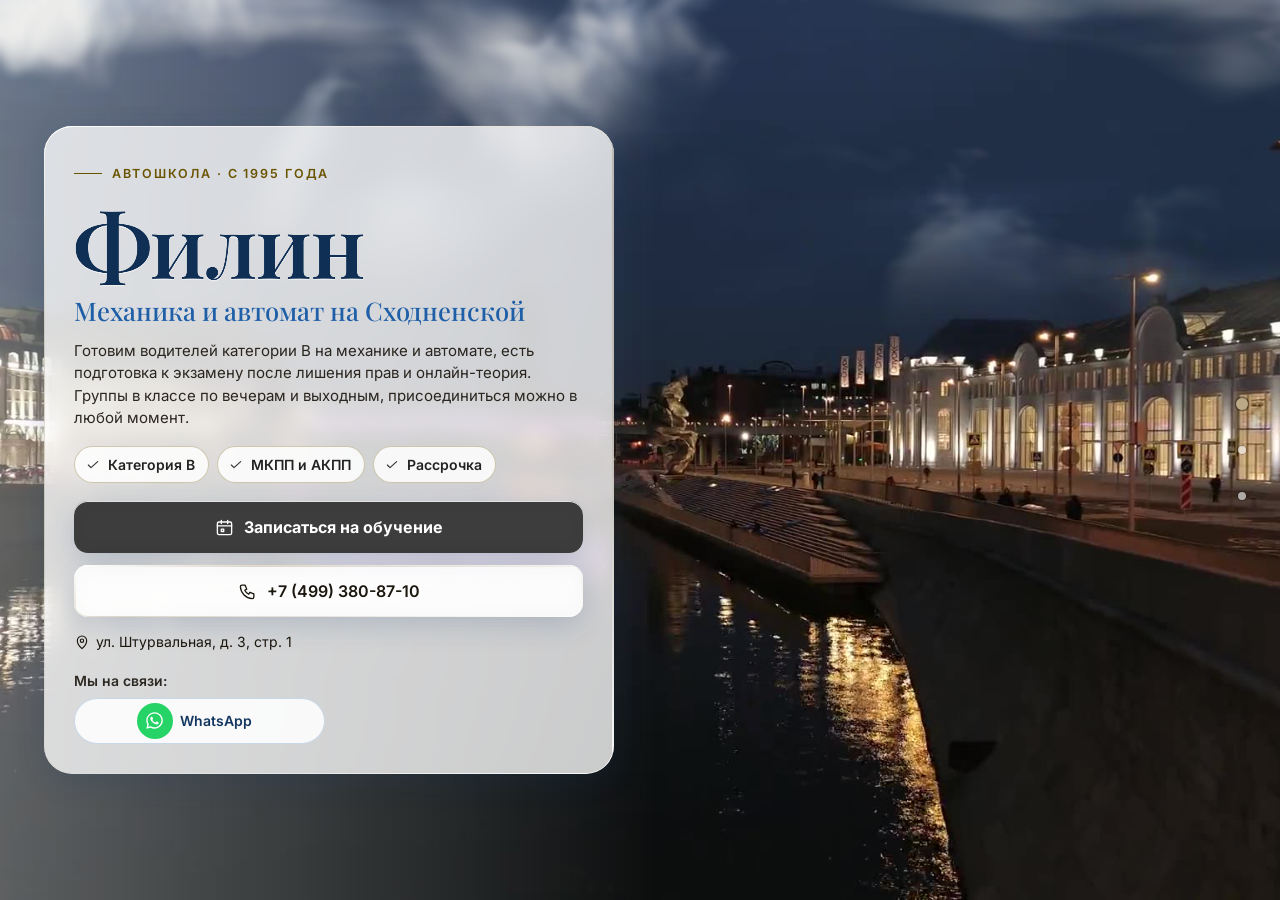
==== commit 6c3338d2: "Счётчик заходов без cookies и без IP" ====
--- a/index.html
+++ b/index.html
@@ -1856,5 +1856,7 @@
 <script src="js/title-b.js" defer></script>
 <script src="js/fit-title.js" defer></script>
 <script src="js/diag.js?v=1"></script>
+<!-- visits-counter: заход на сайт школы; без cookies и хранилища, IP не сохраняется; ?k=1 — наш просмотр -->
+<script>(function(){try{var q=location.search,s=(location.pathname.split('/')[1]||'').toLowerCase();if(!s)return;var n=0,done=false,iv=setInterval(function(){if(done)return;if(document.visibilityState==='visible')n++;if(n<3)return;done=true;clearInterval(iv);var u='https://rinazolotareva.ru/vseti-api/avto-hit?s='+encodeURIComponent(s)+'&k='+(/[?&]k=1\b/.test(q)?1:0)+'&w='+(navigator.webdriver?1:0)+'&m='+(/Mobi|Android|iPhone|iPad/i.test(navigator.userAgent)?1:0);if(!(navigator.sendBeacon&&navigator.sendBeacon(u)))new Image().src=u;},1000);}catch(e){}})();</script>
 </body>
 </html>
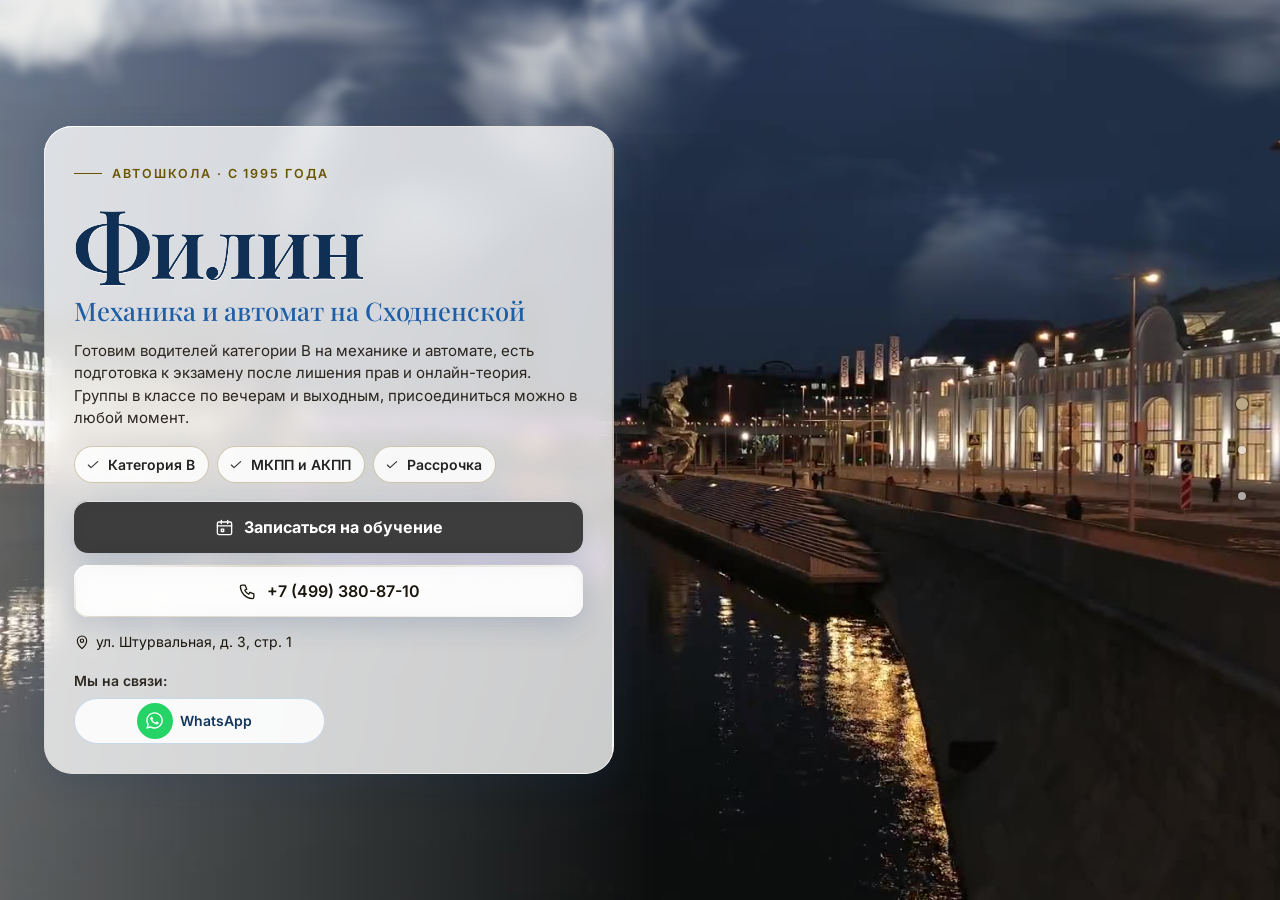
==== commit 34c5864f: "Без чаек на первом экране" ====
--- a/index.html
+++ b/index.html
@@ -1852,7 +1852,6 @@
 </script>
 <script src="js/etalon.js" defer></script>
 <script src="js/clouds.js" defer></script>
-<script src="js/gulls.js" defer></script>
 <script src="js/title-b.js" defer></script>
 <script src="js/fit-title.js" defer></script>
 <script src="js/diag.js?v=1"></script>
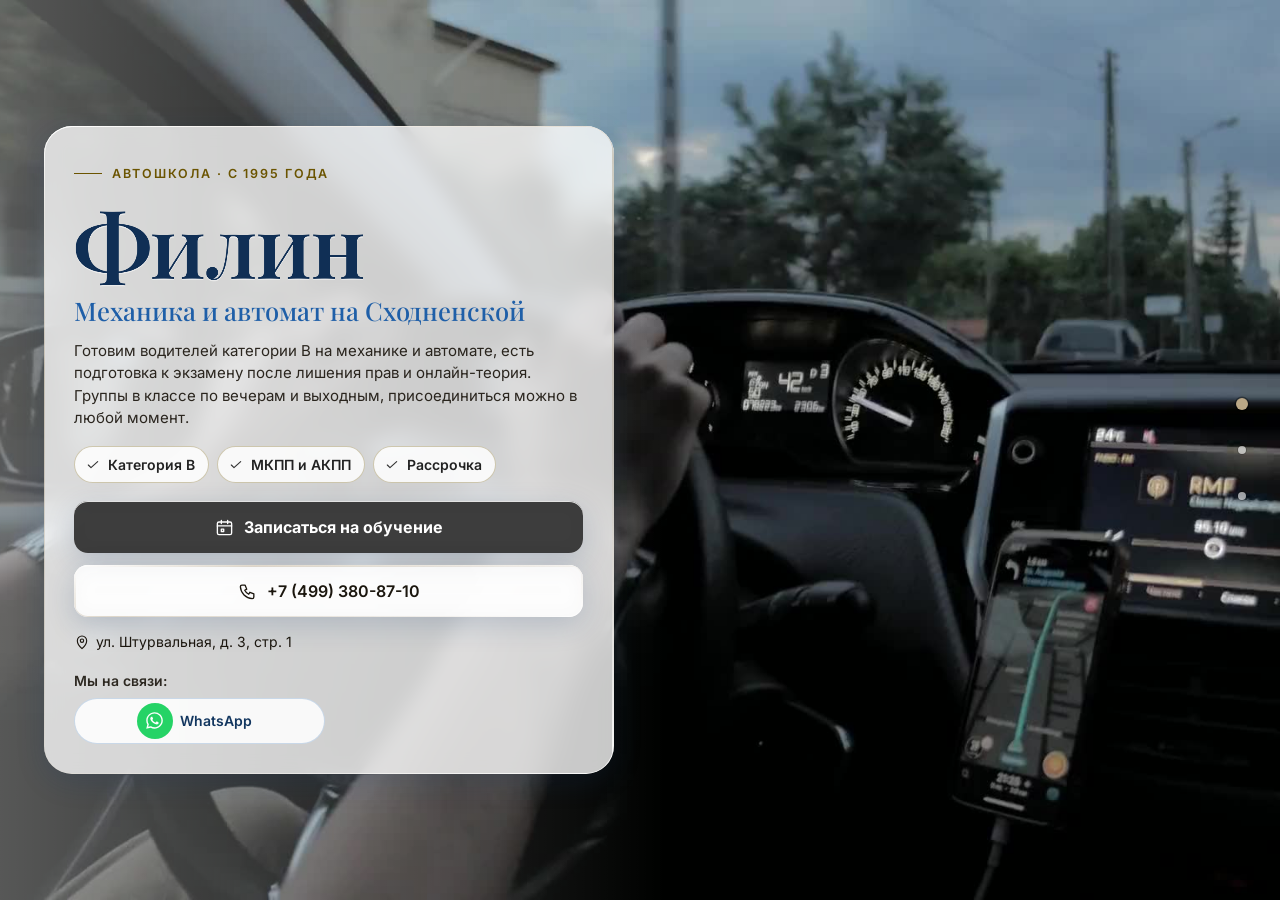
==== commit aad064d3: "Первый экран: видео за рулём, без облаков; «Как нас найти»: за картой картинка города Co-Authored-By" ====
--- a/index.html
+++ b/index.html
@@ -22,7 +22,7 @@
 <link rel="icon" href="data:image/svg+xml,%3Csvg%20xmlns%3D%22http%3A//www.w3.org/2000/svg%22%20viewBox%3D%220%200%2064%2064%22%3E%3Crect%20width%3D%2264%22%20height%3D%2264%22%20rx%3D%2214%22%20fill%3D%22%231f5fa8%22/%3E%3Ccircle%20cx%3D%2232%22%20cy%3D%2232%22%20r%3D%2217%22%20fill%3D%22none%22%20stroke%3D%22%23fff%22%20stroke-width%3D%225%22/%3E%3Ccircle%20cx%3D%2232%22%20cy%3D%2232%22%20r%3D%225%22%20fill%3D%22%23ffc54d%22/%3E%3C/svg%3E">
 <script>document.documentElement.classList.add('js');try{var _i=parseInt(localStorage.getItem('nb_fs2'),10),_f=[1,1.15,1.3,1.5][_i];if(_f)document.documentElement.style.setProperty('--fs',_f)}catch(e){}</script>
 <style id="hero-timing">:root{--hero-d:1.2s}</style>
-<link rel="preload" as="image" href="img/hero-poster.jpg" fetchpriority="high">
+<link rel="preload" as="image" href="img/hero-poster.jpg?v=2" fetchpriority="high">
 <!-- шрифты лежат внутри сайта: Google Fonts у российской аудитории режется -->
 <style>
 @font-face{font-family:'Inter';font-style:normal;font-weight:400;font-display:swap;src:url(assets/fonts/inter-400-cyrillic-ext.woff2) format('woff2');unicode-range:U+0460-052F, U+1C80-1C8A, U+20B4, U+2DE0-2DFF, U+A640-A69F, U+FE2E-FE2F}
@@ -606,6 +606,16 @@
 <link rel="stylesheet" href="css/nevo.css?v=20261112f">
 <link rel="stylesheet" href="css/school.css?v=1">
 <script type="application/ld+json">{"@context": "https://schema.org", "@type": "DrivingSchool", "name": "Автошкола «Филин»", "telephone": "+7 (499) 380-87-10", "email": "filinvv@mail.ru", "sameAs": [], "address": {"@type": "PostalAddress", "streetAddress": "ул. Штурвальная, д. 3, стр. 1", "addressLocality": "Москва", "addressCountry": "RU"}, "geo": {"@type": "GeoCoordinates", "latitude": 55.8466797, "longitude": 37.4459164}, "department": [], "hasOfferCatalog": {"@type": "OfferCatalog", "name": "Обучение вождению", "itemListElement": [{"@type": "Offer", "itemOffered": {"@type": "Course", "name": "B  — «Стандарт», механика — Стоимость"}, "price": "50000", "priceCurrency": "RUB"}, {"@type": "Offer", "itemOffered": {"@type": "Course", "name": "B  — «Максимум», механика — Стоимость"}, "price": "62000", "priceCurrency": "RUB"}, {"@type": "Offer", "itemOffered": {"@type": "Course", "name": "B  — «Стандарт», автомат — Стоимость"}, "price": "50000", "priceCurrency": "RUB"}, {"@type": "Offer", "itemOffered": {"@type": "Course", "name": "B  — «Максимум», автомат — Стоимость"}, "price": "62000", "priceCurrency": "RUB"}]}}</script>
+<style id="city-map-bg">
+/* Фон раздела «Как нас найти» — картинка города школы */
+#contacts .sec-bg{background:#1c2633}
+#contacts .sec-bg .a4bg{display:none}
+#contacts .sec-bg .city-bg{position:absolute;inset:0}
+#contacts .sec-bg .city-bg img{opacity:1;object-fit:cover;object-position:50% 60%}
+#contacts .sec-bg::after,html[data-theme="light"]:not([data-hc="1"]) #contacts .sec-bg::after{background:linear-gradient(180deg,rgba(10,22,40,.10) 0%,rgba(10,22,40,.30) 100%)}
+html[data-theme="dark"] #contacts .sec-bg::after{background:rgba(5,12,24,.55)}
+@media (max-width:760px){#contacts .sec-bg .city-bg img{object-position:50% 50%}}
+</style>
 </head>
 <body data-sec="0">
 <svg xmlns="http://www.w3.org/2000/svg" style="display:none" aria-hidden="true">
@@ -693,8 +703,8 @@
 <!-- 1. HOME -->
     <section class="sec sec-hero active" id="home" data-title="nav_home">
       <div class="hero-bg" aria-hidden="true">
-        <video class="hero-video" id="heroVideo" autoplay muted loop playsinline preload="auto" poster="img/hero-poster.jpg" disablepictureinpicture tabindex="-1"></video>
-        <script>(function(){var v=document.getElementById('heroVideo');if(!v)return;var c=navigator.connection;if((window.matchMedia&&matchMedia('(prefers-reduced-motion:reduce)').matches)||(c&&c.saveData)){v.removeAttribute('autoplay');return}v.src=(window.matchMedia&&matchMedia('(max-width:768px)').matches)?'img/hero-video-mobile.mp4':'img/hero-video.mp4'})();</script>
+        <video class="hero-video" id="heroVideo" autoplay muted loop playsinline preload="auto" poster="img/hero-poster.jpg?v=2" disablepictureinpicture tabindex="-1"></video>
+        <script>(function(){var v=document.getElementById('heroVideo');if(!v)return;var c=navigator.connection;if((window.matchMedia&&matchMedia('(prefers-reduced-motion:reduce)').matches)||(c&&c.saveData)){v.removeAttribute('autoplay');return}v.src=(window.matchMedia&&matchMedia('(max-width:768px)').matches)?'img/hero-video-mobile.mp4?v=2':'img/hero-video.mp4?v=2'})();</script>
         <canvas class="hero-clouds" id="heroClouds"></canvas>
       </div>
       <div class="sec-scroll"><div class="wrap">
@@ -735,7 +745,7 @@
 
 <!-- contacts -->
     <section class="sec nk-sec" id="contacts" data-title="nav_contacts">
-      <div class="sec-bg" aria-hidden="true"><div class="a4bg vl-scheme" aria-hidden="true"><svg viewBox="0 0 1600 900" preserveAspectRatio="xMidYMid slice" focusable="false"><path class="vls-wave" d="M0 820 C 300 790, 700 850, 1000 810 S 1400 780, 1600 820M0 860 C 400 830, 800 890, 1600 850"/><circle class="vls-ring" cx="800" cy="450" r="16" style="animation-delay:-0.00s"/><circle class="vls-pt" cx="800" cy="450" r="9"/><circle class="vls-hub" cx="800" cy="450" r="13"/></svg></div></div>
+      <div class="sec-bg" aria-hidden="true"><picture class="city-bg"><source media="(max-width:760px)" srcset="img/city-bg-m.jpg"><img src="img/city-bg.jpg" alt="" loading="lazy" decoding="async"></picture><div class="a4bg vl-scheme" aria-hidden="true"><svg viewBox="0 0 1600 900" preserveAspectRatio="xMidYMid slice" focusable="false"><path class="vls-wave" d="M0 820 C 300 790, 700 850, 1000 810 S 1400 780, 1600 820M0 860 C 400 830, 800 890, 1600 850"/><circle class="vls-ring" cx="800" cy="450" r="16" style="animation-delay:-0.00s"/><circle class="vls-pt" cx="800" cy="450" r="9"/><circle class="vls-hub" cx="800" cy="450" r="13"/></svg></div></div>
       <div class="sec-scroll"><div class="wrap">
         <div class="sec-head glass glow"><span class="kicker rv" style="--i:0">Контакты</span><h2 class="h2 rv" style="--i:1">Как нас найти</h2></div>
         <div class="contacts nk-contacts vl-contacts">
@@ -1851,7 +1861,6 @@
 })();
 </script>
 <script src="js/etalon.js" defer></script>
-<script src="js/clouds.js" defer></script>
 <script src="js/title-b.js" defer></script>
 <script src="js/fit-title.js" defer></script>
 <script src="js/diag.js?v=1"></script>
